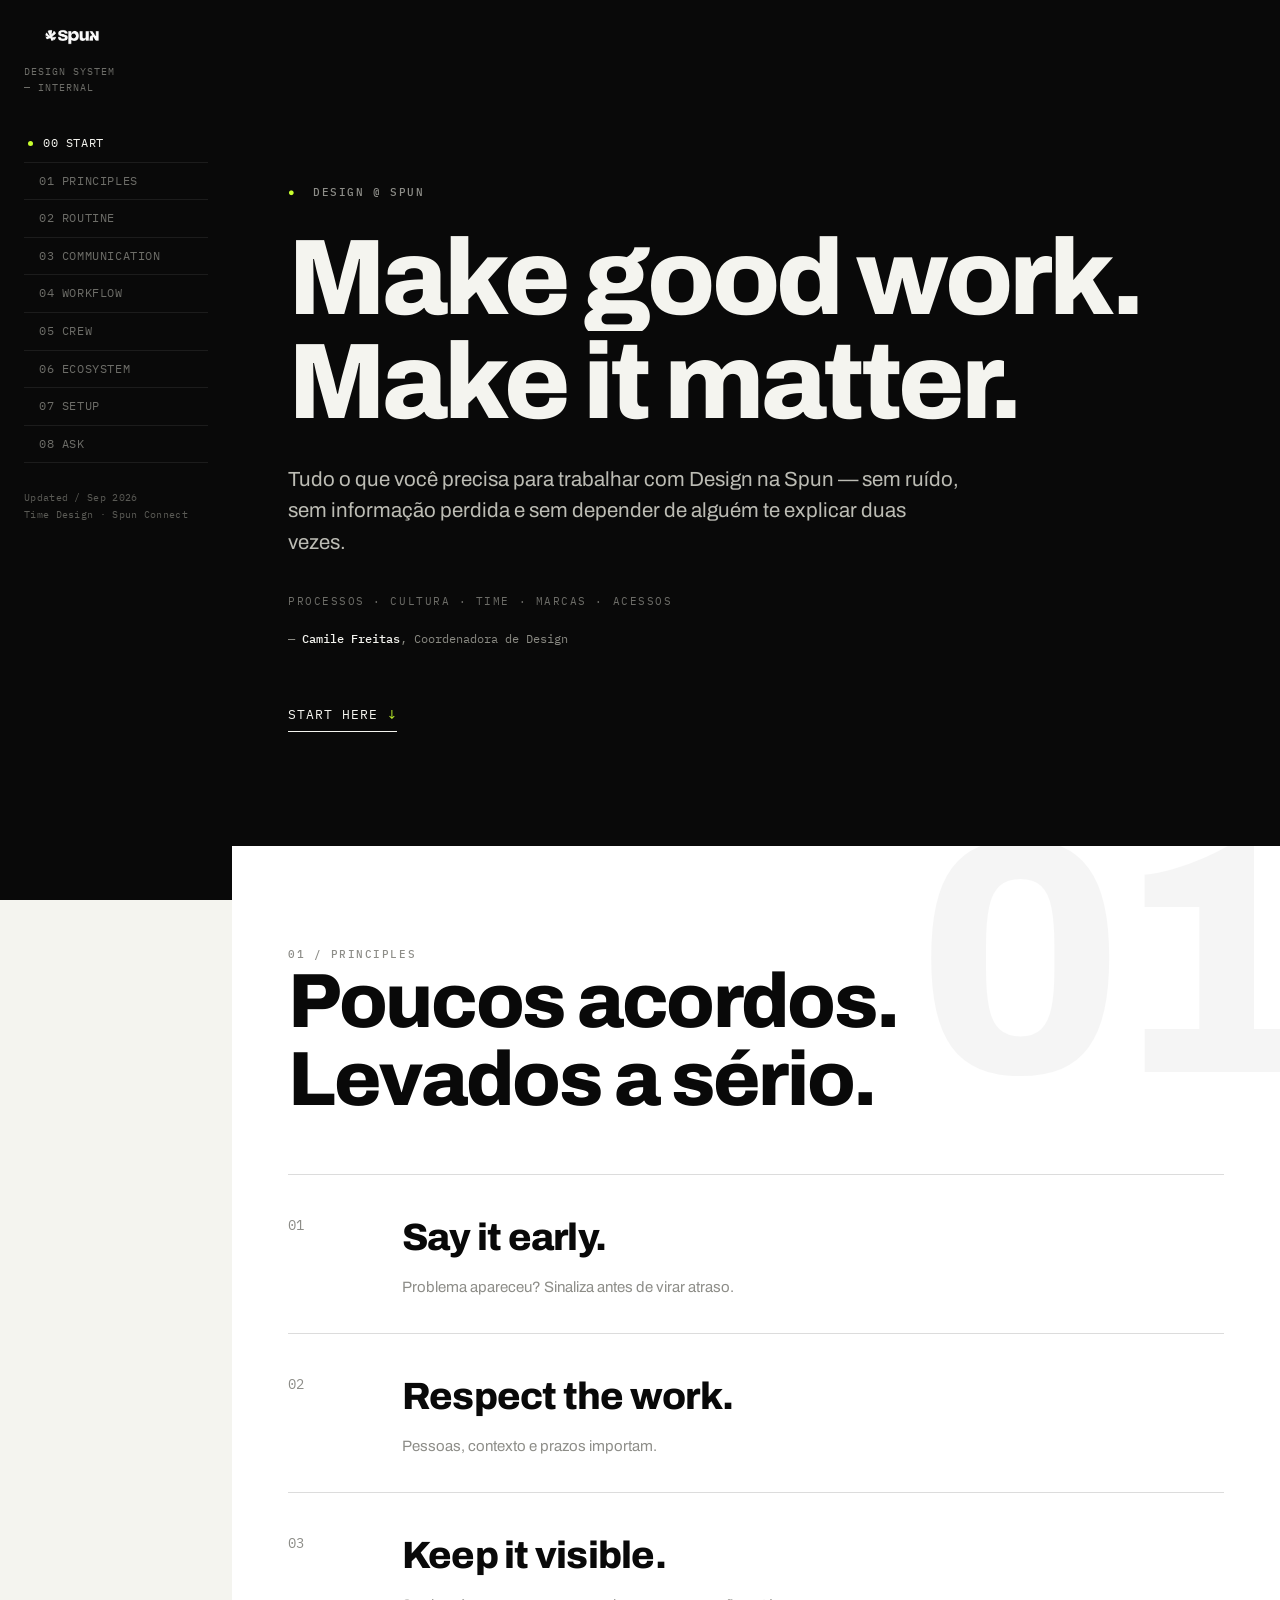
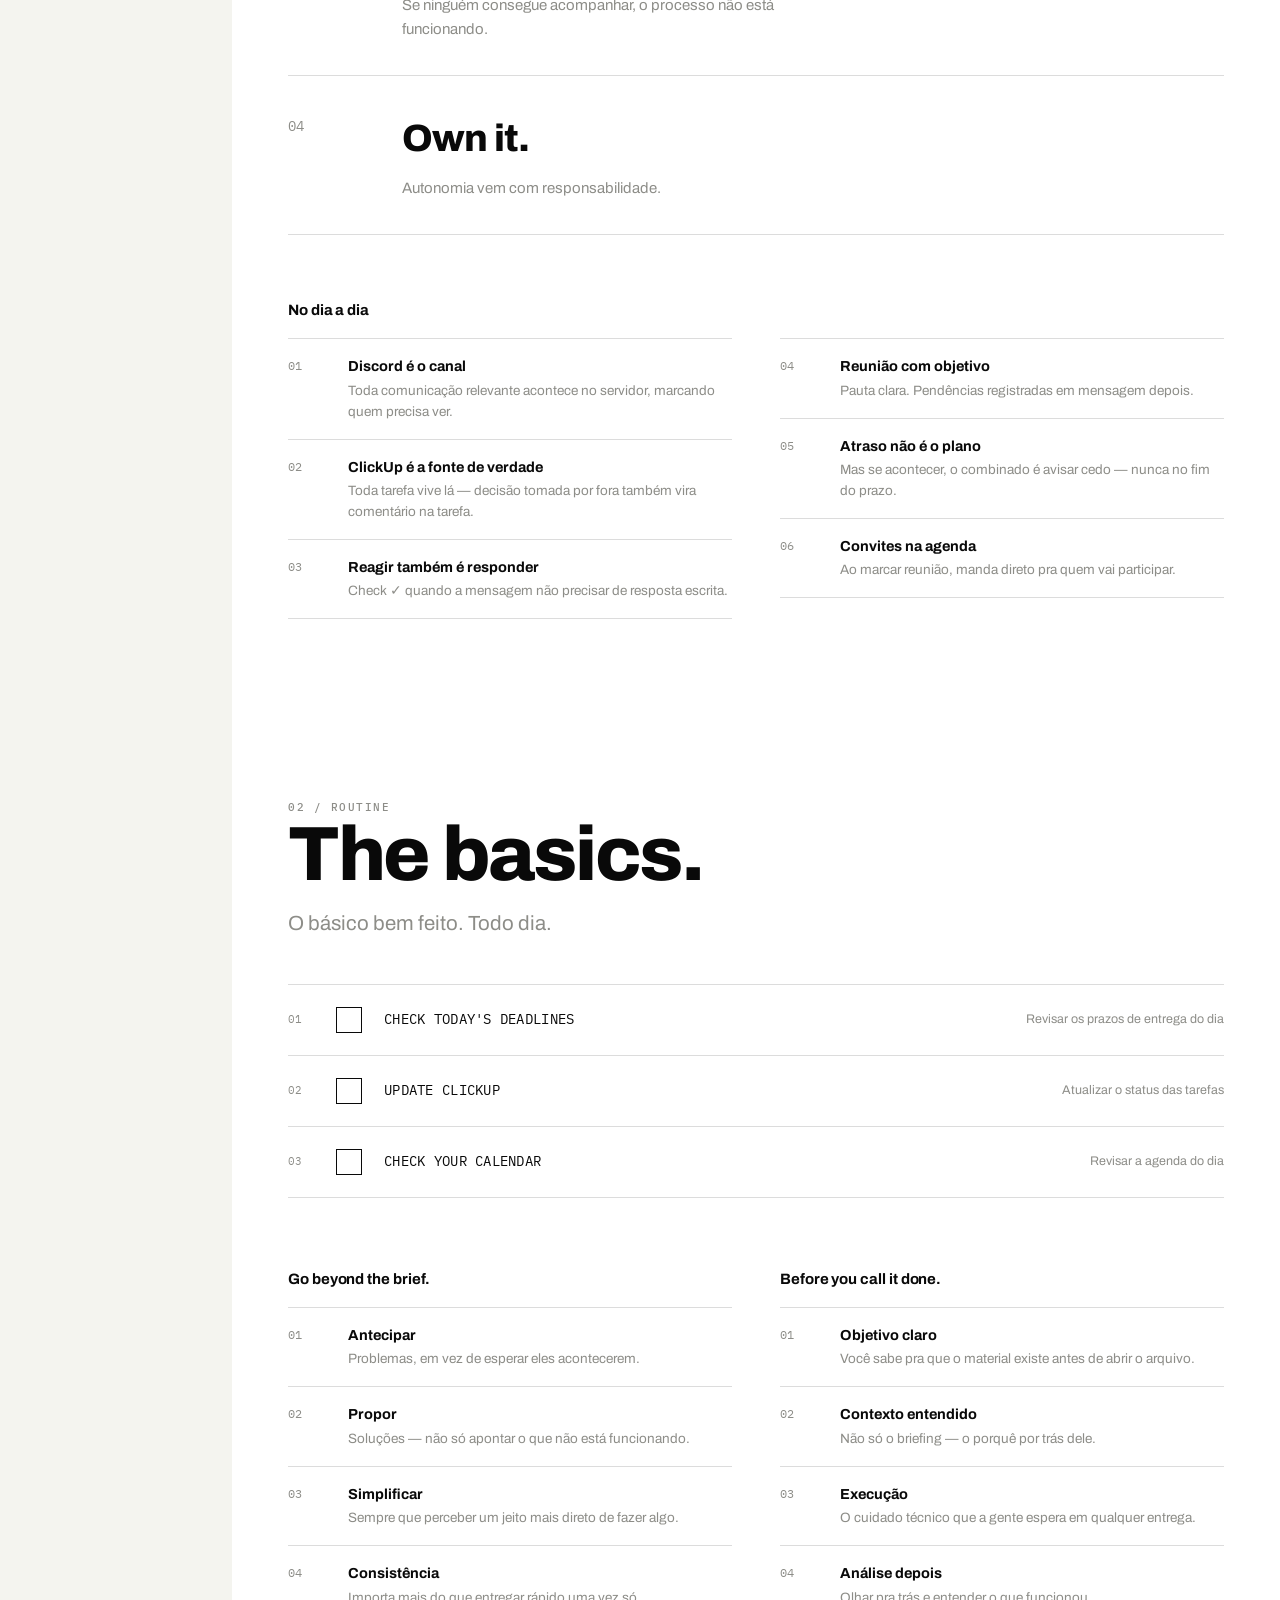
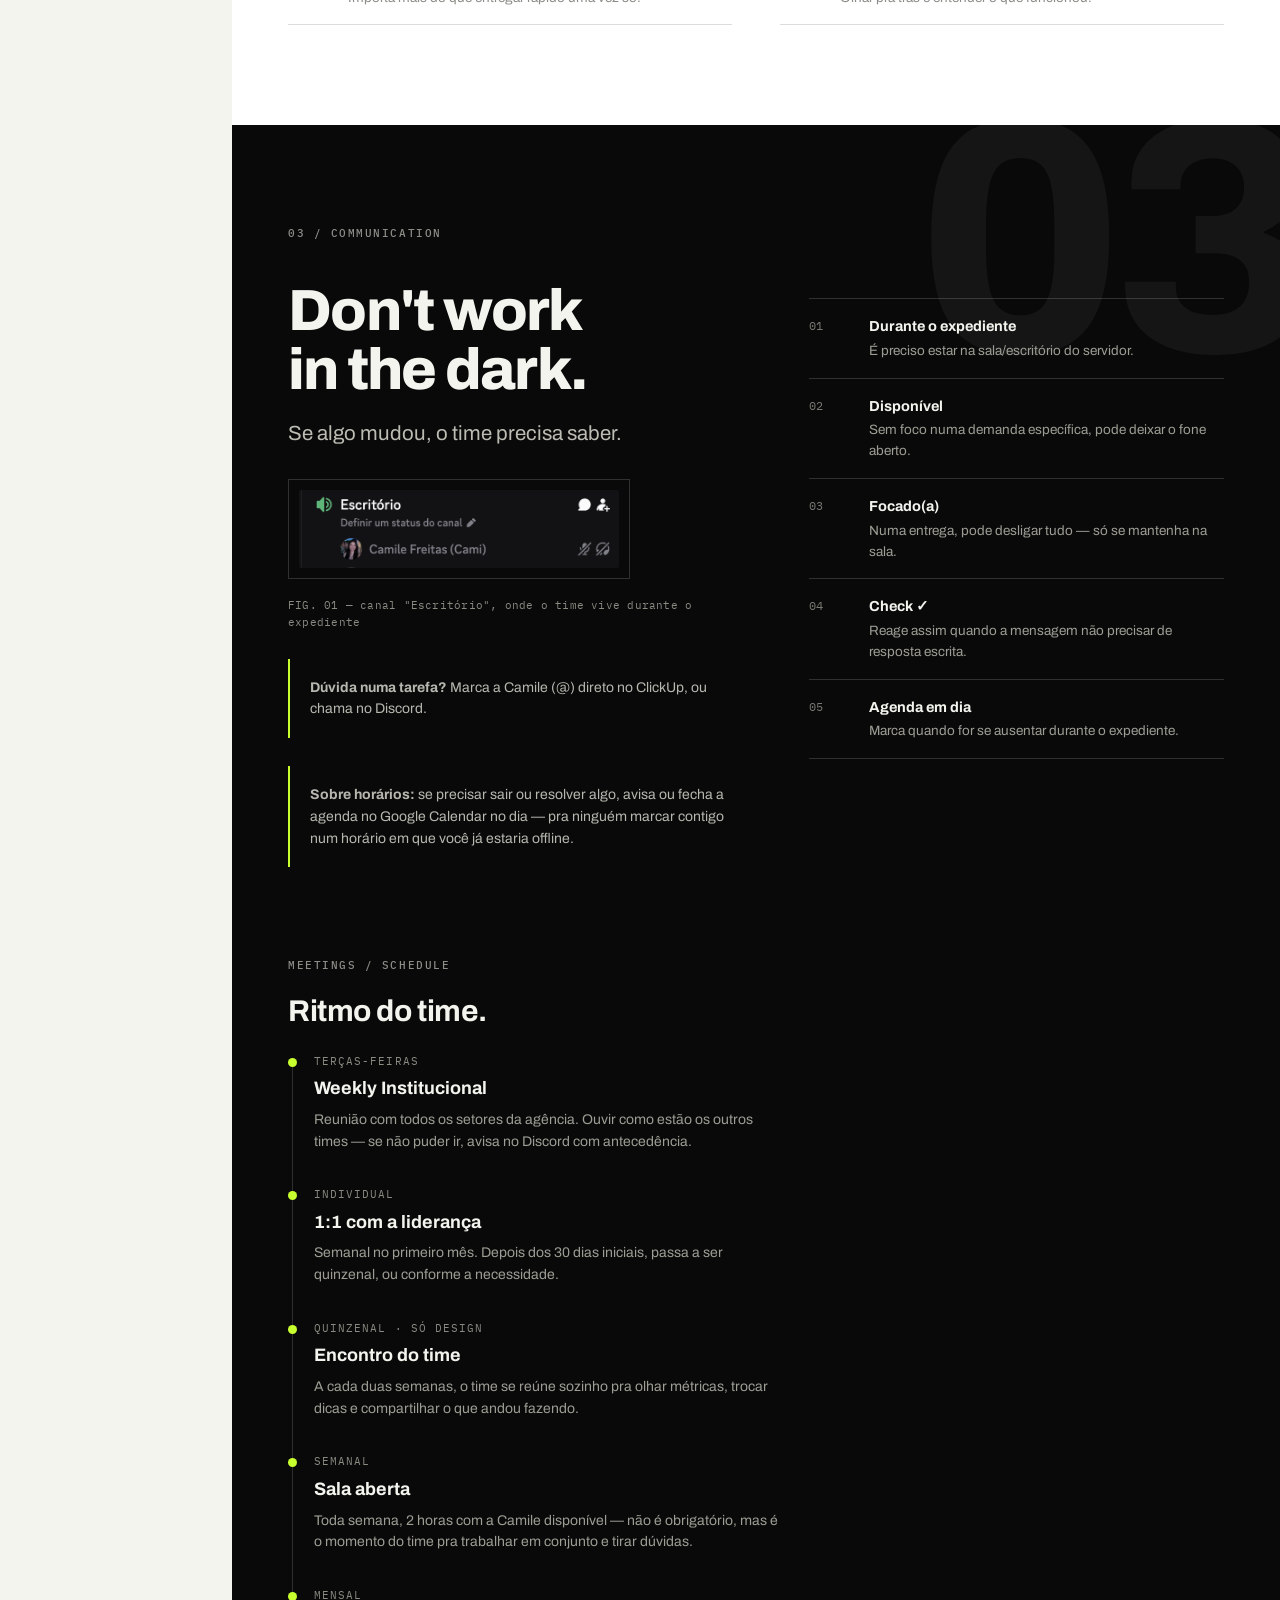
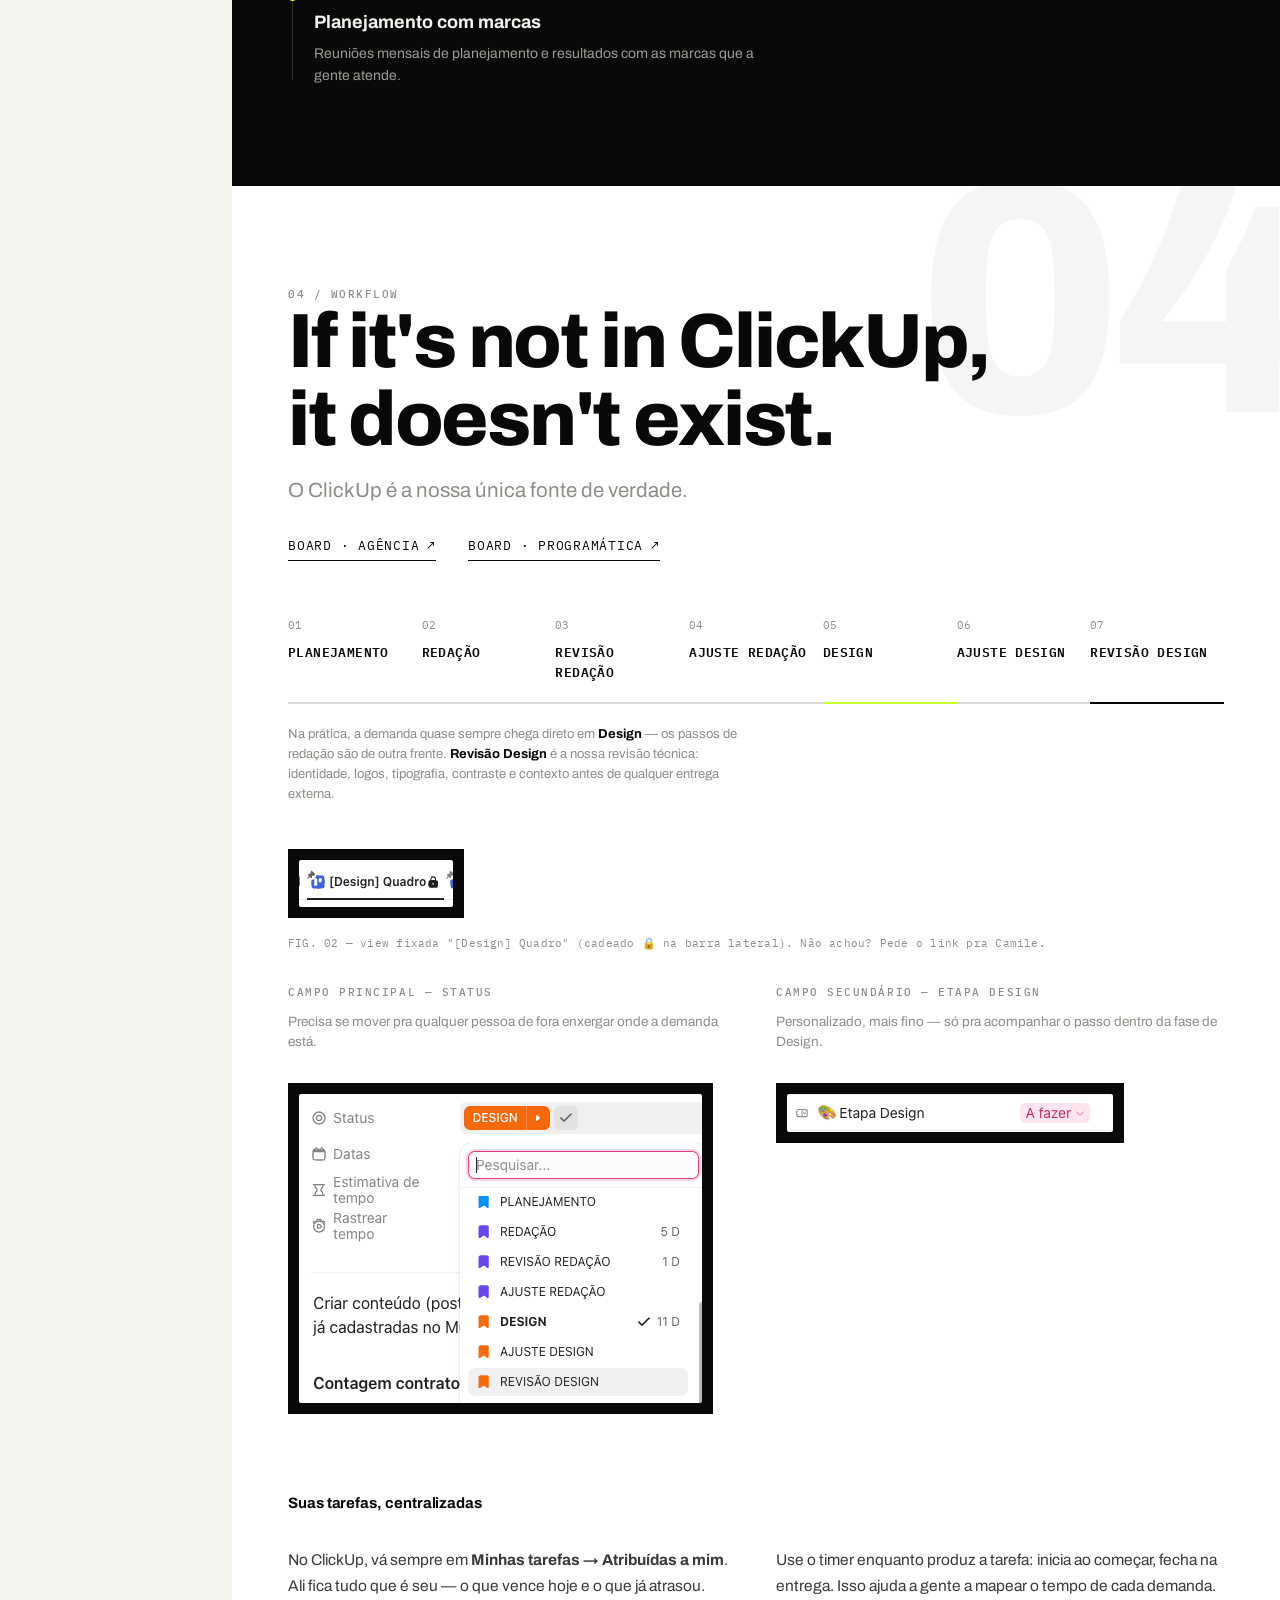
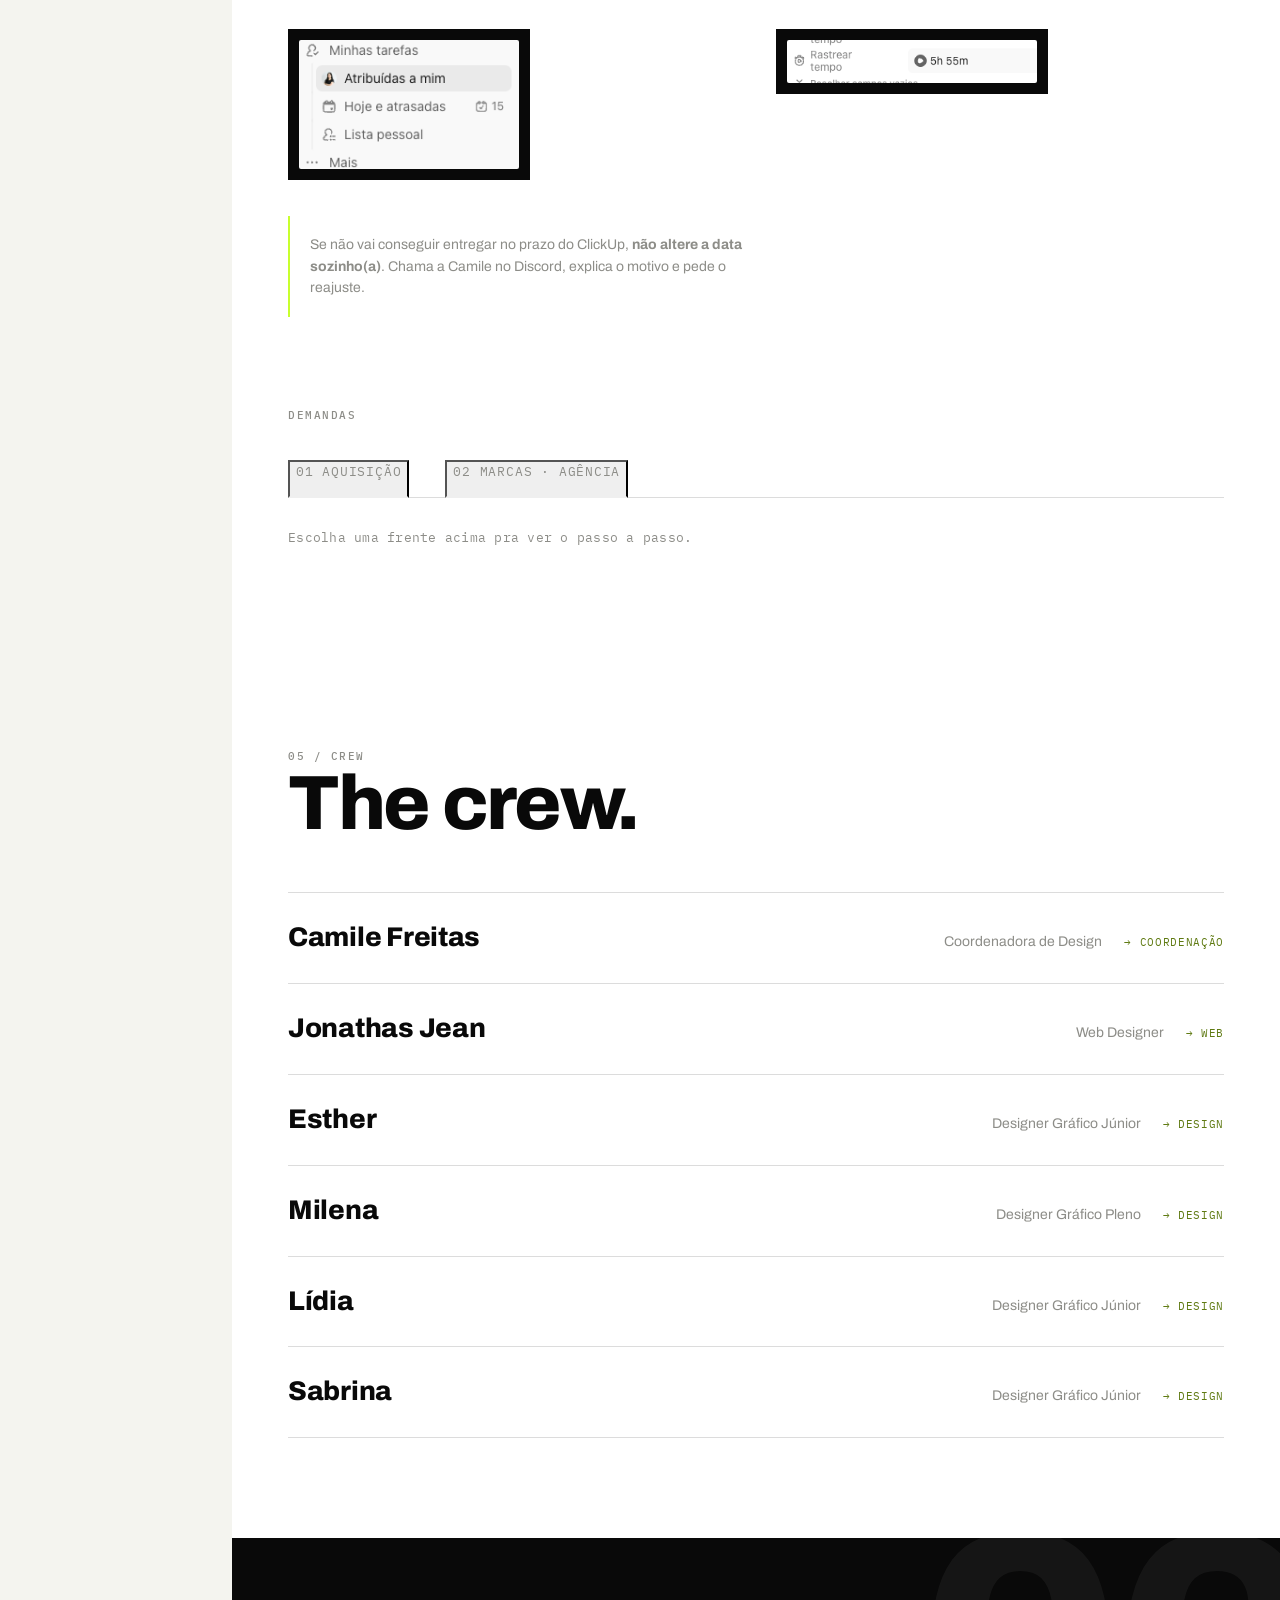
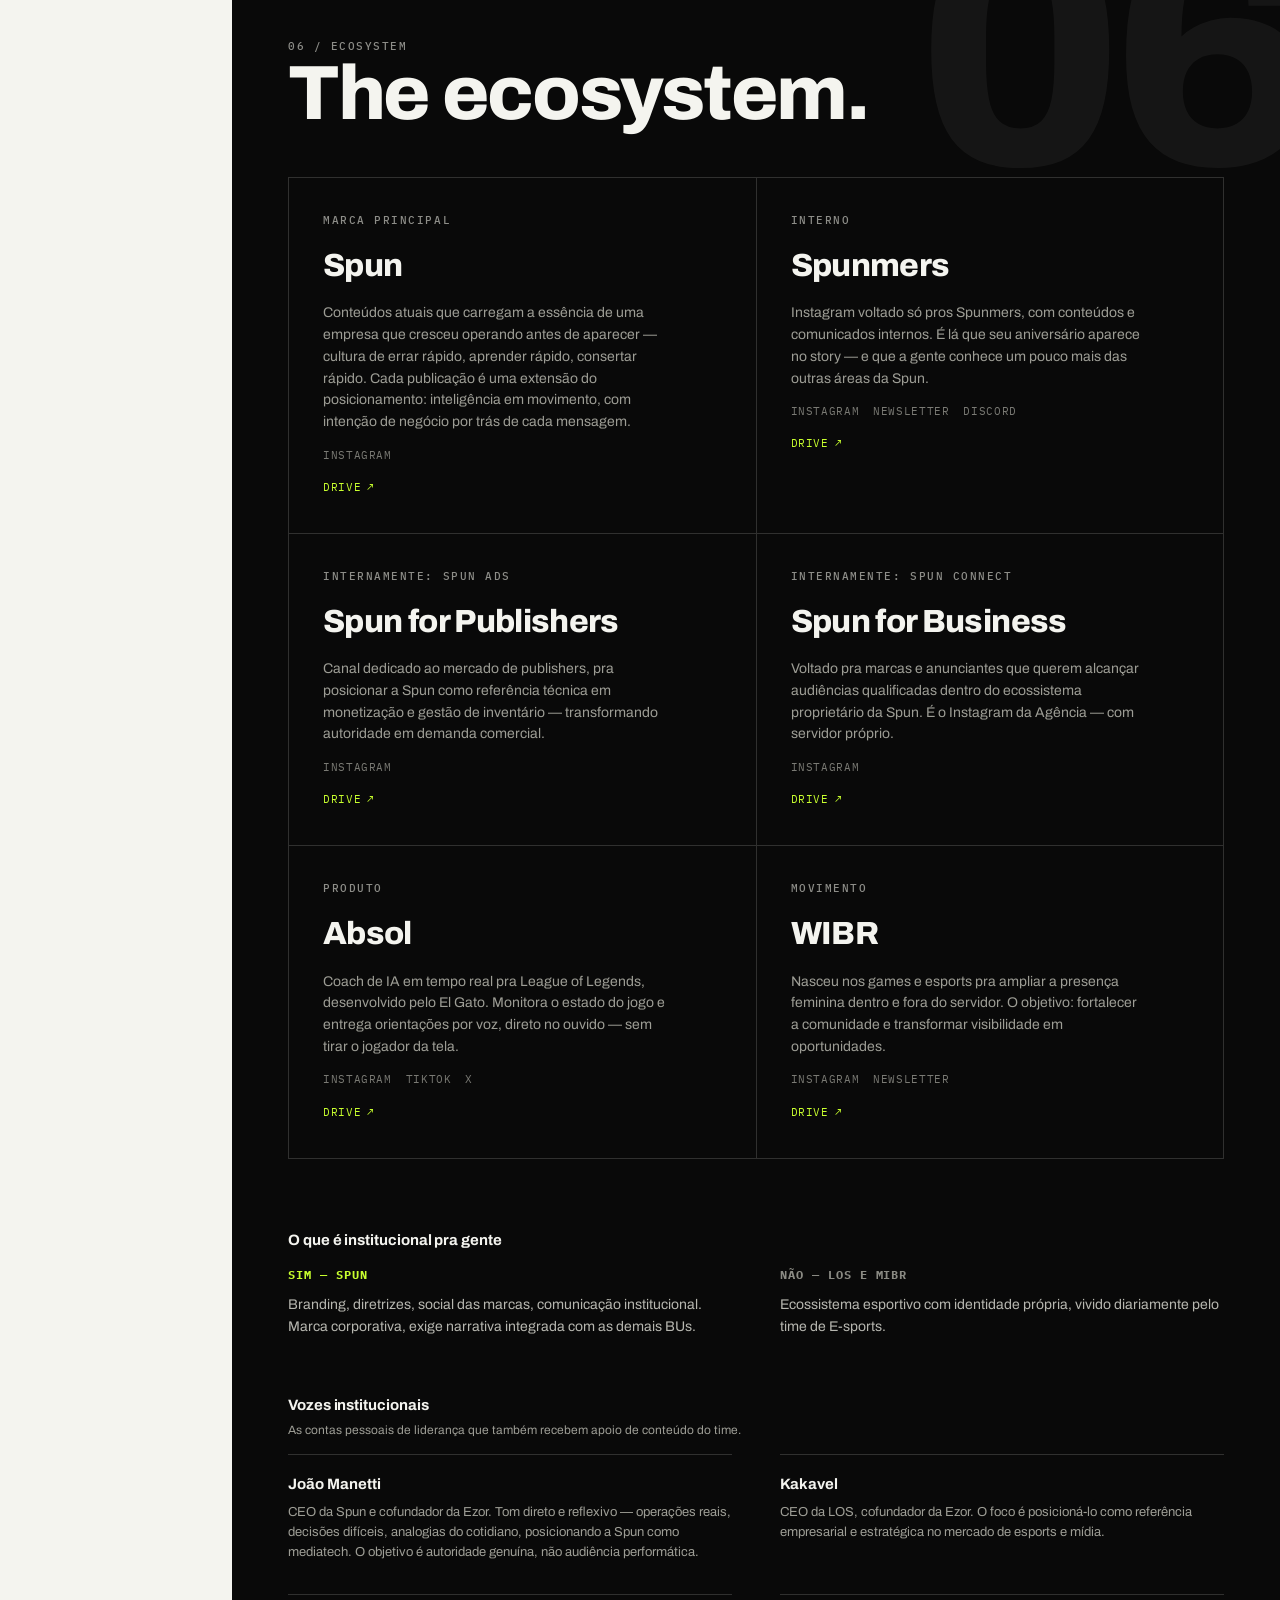
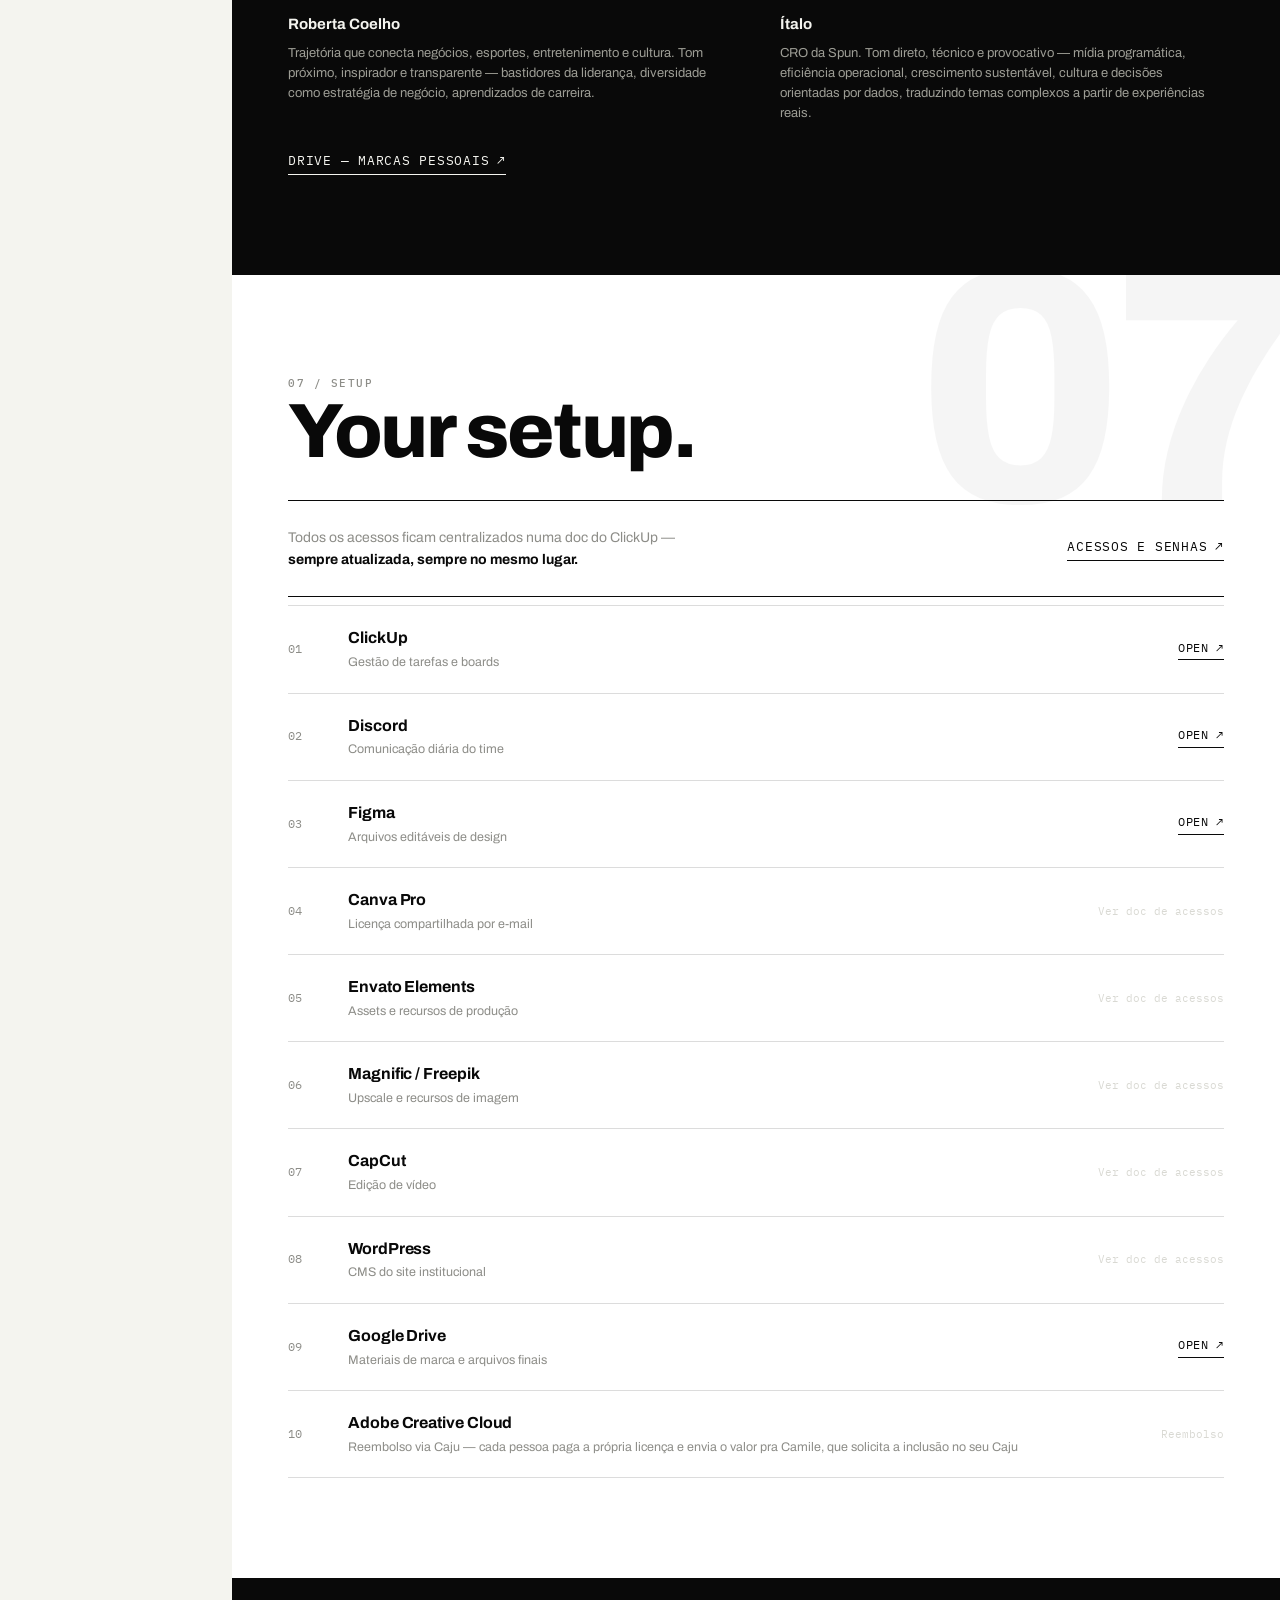
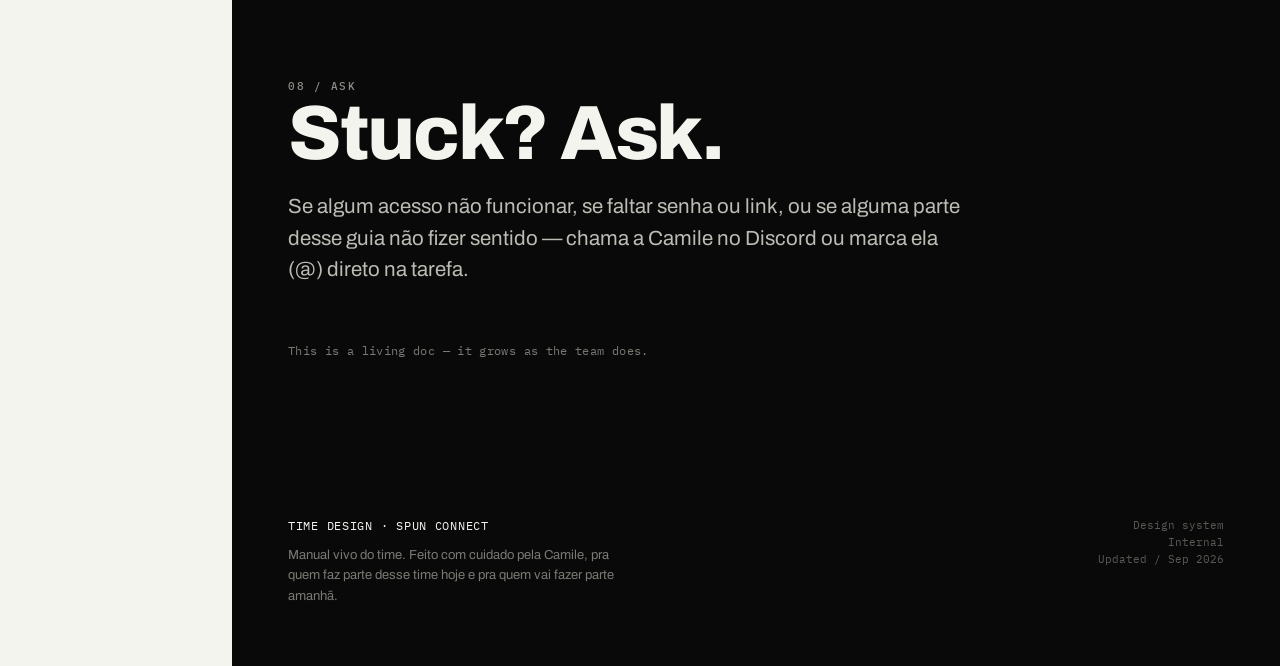
==== index.html @ 5acb6b15 "Add files via upload" ====
<!DOCTYPE html>
<html lang="pt-BR">
<head>
<meta charset="UTF-8">
<meta name="viewport" content="width=device-width, initial-scale=1.0">
<title>Design @ Spun</title>
<style>
  @import url('https://fonts.googleapis.com/css2?family=Archivo:ital,wght@0,400;0,500;0,600;0,700;0,800;0,900;1,600&family=IBM+Plex+Mono:wght@400;500;600&display=swap');

  :root{
    --black:#090909;
    --offwhite:#F4F4EF;
    --white:#FFFFFF;
    --gray:#8D8D88;
    --light-gray:#D9D9D3;
    --acid:#C8FF2E;
    --line:rgba(9,9,9,0.14);
    --line-on-black:rgba(244,244,239,0.16);
    --f-display:'Archivo',Helvetica,Arial,sans-serif;
    --f-mono:'IBM Plex Mono','Space Mono',monospace;
    --maxw:1180px;
  }
  *{box-sizing:border-box;}
  html{scroll-behavior:smooth;}
  body{
    margin:0;background:var(--offwhite);color:var(--black);
    font-family:var(--f-display);font-size:16px;line-height:1.55;
    -webkit-font-smoothing:antialiased;
  }
  h1,h2,h3,h4{font-family:var(--f-display);margin:0;color:inherit;}
  a{color:inherit;text-decoration:none;}
  p{margin:0;}
  ul,ol{margin:0;padding:0;list-style:none;}
  img{max-width:100%;display:block;}
  ::selection{background:var(--acid);color:var(--black);}

  @media (prefers-reduced-motion: reduce){
    *{animation:none !important;transition:none !important;}
  }

  /* ---------- primitives ---------- */
  .mono{font-family:var(--f-mono);}
  .label{
    font-family:var(--f-mono);font-size:11px;font-weight:500;letter-spacing:0.14em;
    text-transform:uppercase;color:var(--gray);
  }
  .label.on-black{color:var(--gray);}
  .label .acid{color:var(--acid);}
  .h-hero{
    font-weight:800;font-size:clamp(52px,8.4vw,124px);line-height:0.96;letter-spacing:-0.035em;
  }
  .h2{font-weight:800;font-size:clamp(38px,6vw,78px);line-height:1.01;letter-spacing:-0.03em;}
  .h3{font-weight:700;font-size:clamp(22px,2.6vw,30px);letter-spacing:-0.015em;}
  .lede{font-size:clamp(17px,1.6vw,21px);color:var(--gray);line-height:1.55;max-width:56ch;}
  .body-txt{font-size:15.5px;color:#3a3a37;line-height:1.65;}
  .on-black .body-txt{color:#c9c9c2;}
  .on-black .gray-txt{color:#9d9d95;}
  .gray-txt{color:var(--gray);}

  .arrow{display:inline-block;transition:transform .25s cubic-bezier(.2,.8,.2,1);}
  a:hover .arrow, .hoverlink:hover .arrow{transform:translateX(5px);}

  .rule{border:none;border-top:1px solid var(--line);margin:0;}
  .on-black .rule, .rule.on-black{border-top-color:var(--line-on-black);}

  #progress{
    position:fixed;top:0;left:0;height:2px;background:var(--acid);
    width:0%;z-index:200;transition:width .1s linear;
  }

  /* ---------- app shell ---------- */
  .app{display:flex;min-height:100vh;}

  .sidebar{
    width:232px;flex-shrink:0;position:sticky;top:0;height:100vh;overflow-y:auto;
    background:var(--black);color:var(--offwhite);
    padding:26px 24px 30px;
  }
  .sidebar::-webkit-scrollbar{width:5px;}
  .sidebar::-webkit-scrollbar-thumb{background:#2a2a2a;}

  .side-logo{display:block;width:96px;margin-bottom:16px;}
  .side-logo img{width:100%;height:auto;}
  .side-tag{font-family:var(--f-mono);font-size:10px;letter-spacing:0.1em;text-transform:uppercase;color:#6d6d68;margin-bottom:30px;}

  .side-nav a{
    display:flex;align-items:center;gap:10px;
    font-family:var(--f-mono);font-size:12px;letter-spacing:0.05em;text-transform:uppercase;
    color:#6d6d68;padding:9px 0;border-bottom:1px solid #1c1c1c;
    transition:color .18s ease,padding-left .18s ease;cursor:pointer;
  }
  .side-nav a .dot{
    width:5px;height:5px;border-radius:50%;background:transparent;flex-shrink:0;transition:background .18s ease;
  }
  .side-nav a:hover{color:var(--offwhite);}
  .side-nav a.active{color:var(--offwhite);padding-left:4px;}
  .side-nav a.active .dot{background:var(--acid);}

  .side-foot{margin-top:26px;font-family:var(--f-mono);font-size:10px;color:#5a5a55;line-height:1.7;letter-spacing:0.03em;}

  .menu-toggle{
    display:none;position:fixed;top:16px;left:16px;z-index:220;
    width:40px;height:40px;border:1px solid var(--black);background:var(--offwhite);
    color:var(--black);font-family:var(--f-mono);font-size:14px;
    align-items:center;justify-content:center;cursor:pointer;
  }
  .overlay{display:none;position:fixed;inset:0;background:rgba(9,9,9,0.7);z-index:150;}

  main{flex:1;min-width:0;}
  section{width:100%;padding:100px 56px;position:relative;overflow:hidden;}
  section.on-black{background:var(--black);color:var(--offwhite);}
  section.on-white{background:var(--white);}
  .inner{max-width:var(--maxw);margin:0 auto;position:relative;z-index:2;}

  .bg-num{
    position:absolute;top:-4vw;right:-2vw;font-weight:800;font-size:26vw;line-height:1;
    color:var(--black);opacity:0.035;z-index:1;pointer-events:none;letter-spacing:-0.04em;
  }
  section.on-black .bg-num{color:var(--offwhite);opacity:0.05;}

  .reveal{opacity:0;transform:translateY(22px);transition:opacity .7s cubic-bezier(.2,.7,.2,1),transform .7s cubic-bezier(.2,.7,.2,1);}
  .reveal.in-view{opacity:1;transform:translateY(0);}

  /* ---------- hero ---------- */
  .hero{
    min-height:94vh;display:flex;flex-direction:column;justify-content:center;
    background:var(--black);color:var(--offwhite);padding:140px 56px 70px;
  }
  .hero-inner{max-width:960px;}
  .hero .label{margin-bottom:26px;}
  .hero-lines{overflow:hidden;}
  .hero-lines span{display:block;transform:translateY(105%);transition:transform .9s cubic-bezier(.16,.9,.2,1);}
  .hero-lines.on span{transform:translateY(0);}
  .hero-lines:nth-of-type(1) span{transition-delay:.05s;}
  .hero .lede{margin-top:30px;color:#bcbcb4;}
  .hero-meta{
    margin-top:34px;font-family:var(--f-mono);font-size:11px;letter-spacing:0.14em;
    text-transform:uppercase;color:#6d6d68;
  }
  .hero-sign{margin-top:20px;font-family:var(--f-mono);font-size:12px;color:#8a8a83;}
  .hero-sign b{color:var(--offwhite);font-weight:500;}
  .hero-cta{
    margin-top:56px;display:inline-flex;align-items:center;gap:10px;
    font-family:var(--f-mono);font-size:13px;letter-spacing:0.08em;text-transform:uppercase;
    color:var(--offwhite);border-bottom:1px solid var(--offwhite);padding-bottom:6px;
  }
  .hero-cta .acid{color:var(--acid);}

  /* ---------- principles ---------- */
  .principle{
    display:grid;grid-template-columns:90px 1fr;gap:24px;align-items:start;
    padding:34px 0;border-bottom:1px solid var(--line);transition:background .2s ease;
  }
  .principle:first-of-type{border-top:1px solid var(--line);}
  .principle:hover{background:rgba(9,9,9,0.025);}
  .principle .pnum{font-family:var(--f-mono);font-size:14px;color:var(--gray);padding-top:6px;}
  .principle h3{
    font-weight:800;font-size:clamp(22px,3.2vw,38px);letter-spacing:-0.02em;
    transition:transform .3s cubic-bezier(.2,.8,.2,1);display:inline-block;
  }
  .principle:hover h3{transform:translateX(10px);}
  .principle p{margin-top:8px;font-size:15px;color:var(--gray);max-width:44ch;}

  .detail-list{margin-top:16px;}
  .detail-row{
    display:grid;grid-template-columns:44px 1fr;gap:16px;padding:16px 0;border-bottom:1px solid var(--line);
  }
  .detail-row:first-child{border-top:1px solid var(--line);}
  .detail-row .dnum{font-family:var(--f-mono);font-size:12px;color:var(--gray);padding-top:2px;}
  .detail-row strong{display:block;font-size:14.5px;font-weight:700;}
  .detail-row span{display:block;margin-top:3px;font-size:13.5px;color:var(--gray);}

  /* ---------- routine checklist ---------- */
  .check-row{
    display:flex;align-items:center;gap:22px;padding:22px 0;border-bottom:1px solid var(--line);cursor:pointer;
  }
  .check-row:first-child{border-top:1px solid var(--line);}
  .check-box{
    width:26px;height:26px;border:1.5px solid var(--black);flex-shrink:0;position:relative;transition:background .15s ease;
  }
  .check-row.checked .check-box{background:var(--black);}
  .check-row.checked .check-box::after{
    content:"";position:absolute;left:7px;top:3px;width:6px;height:13px;
    border-right:2px solid var(--acid);border-bottom:2px solid var(--acid);transform:rotate(40deg);
  }
  .check-num{font-family:var(--f-mono);font-size:11px;color:var(--gray);width:26px;flex-shrink:0;}
  .check-label{font-family:var(--f-mono);font-size:14px;letter-spacing:0.02em;text-transform:uppercase;flex:1;}
  .check-row.checked .check-label{color:var(--gray);text-decoration:line-through;}
  .check-sub{font-size:12.5px;color:var(--gray);margin-left:auto;text-align:right;display:none;}
  @media(min-width:700px){.check-sub{display:block;}}

  .list-2col{display:grid;grid-template-columns:1fr 1fr;gap:0 48px;}
  @media(max-width:760px){.list-2col{grid-template-columns:1fr;}}

  /* ---------- communication split ---------- */
  .split{display:grid;grid-template-columns:1.1fr 1fr;gap:64px;align-items:start;}
  @media(max-width:900px){.split{grid-template-columns:1fr;gap:40px;}}
  .split-rules .detail-row strong,.split-rules .detail-row span{color:inherit;}
  .on-black .detail-row{border-bottom-color:var(--line-on-black);}
  .on-black .detail-row:first-child{border-top-color:var(--line-on-black);}
  .on-black .detail-row .dnum{color:#7a7a74;}
  .on-black .detail-row span{color:#9d9d95;}

  .figure{margin-top:30px;}
  .figure-frame{
    border:1px solid var(--black);background:var(--black);padding:10px;display:inline-block;max-width:100%;
  }
  .on-black .figure-frame{border-color:var(--line-on-black);}
  .figure-frame img{border-radius:2px;}
  .figure-cap{margin-top:10px;font-family:var(--f-mono);font-size:11px;color:var(--gray);letter-spacing:0.02em;}
  .on-black .figure-cap{color:#8a8a83;}

  .callout{
    margin-top:28px;padding:18px 0 18px 20px;border-left:2px solid var(--acid);font-size:14px;color:var(--gray);max-width:60ch;
  }
  .callout b{color:inherit;font-weight:700;}
  .on-black .callout{color:#b7b7b0;}

  /* ---------- timeline (meetings) ---------- */
  .timeline{margin-top:18px;position:relative;padding-left:26px;}
  .timeline::before{content:"";position:absolute;left:4px;top:6px;bottom:6px;width:1px;background:var(--line-on-black);}
  .tl-item{position:relative;padding:0 0 34px;}
  .tl-item:last-child{padding-bottom:0;}
  .tl-item::before{
    content:"";position:absolute;left:-26px;top:5px;width:9px;height:9px;border-radius:50%;background:var(--acid);
  }
  .tl-cadence{font-family:var(--f-mono);font-size:10.5px;letter-spacing:0.1em;text-transform:uppercase;color:#8a8a83;}
  .tl-item h4{font-weight:700;font-size:18px;margin-top:6px;}
  .tl-item p{margin-top:6px;font-size:14px;color:#9d9d95;max-width:58ch;}

  /* ---------- workflow pipeline ---------- */
  .pipeline-flow{margin-top:36px;display:flex;flex-wrap:wrap;gap:0;}
  .pf-step{
    flex:1 1 130px;padding:20px 16px 20px 0;border-bottom:2px solid var(--line);position:relative;
  }
  .pf-step .pf-num{font-family:var(--f-mono);font-size:11px;color:var(--gray);}
  .pf-step .pf-name{
    font-family:var(--f-mono);font-weight:600;font-size:13px;letter-spacing:0.03em;text-transform:uppercase;margin-top:8px;
  }
  .pf-step.key{border-bottom-color:var(--acid);}
  .pf-step.key .pf-name{color:var(--black);}
  .pf-step.review{border-bottom-color:var(--black);}
  .pf-note{margin-top:20px;font-size:13px;color:var(--gray);max-width:66ch;}
  .pf-note b{color:var(--black);}

  .two-col-figs{display:grid;grid-template-columns:1fr 1fr;gap:40px;margin-top:32px;}
  @media(max-width:760px){.two-col-figs{grid-template-columns:1fr;}}
  .fig-block .label{margin-bottom:10px;}

  .cta-row{margin-top:30px;display:flex;gap:32px;flex-wrap:wrap;}
  .cta-link{
    font-family:var(--f-mono);font-size:12.5px;letter-spacing:0.06em;text-transform:uppercase;
    border-bottom:1px solid var(--black);padding-bottom:4px;display:inline-flex;align-items:center;gap:8px;
  }
  .on-black .cta-link{border-bottom-color:var(--offwhite);}

  /* ---------- demand tabs ---------- */
  .demand-tabs{display:flex;gap:36px;margin-top:36px;border-bottom:1px solid var(--line);}
  .dtab-btn{
    font-family:var(--f-mono);font-size:13px;letter-spacing:0.06em;text-transform:uppercase;
    color:var(--gray);padding-bottom:16px;border-bottom:2px solid transparent;margin-bottom:-1px;
    cursor:pointer;transition:color .18s ease,border-color .18s ease;
  }
  .dtab-btn:hover{color:var(--black);}
  .dtab-btn.active{color:var(--black);border-bottom-color:var(--black);}
  .demand-empty{margin-top:30px;font-family:var(--f-mono);font-size:12.5px;color:var(--gray);letter-spacing:0.02em;}
  .demand-empty.hidden{display:none;}
  .demand-panel{display:none;margin-top:34px;}
  .demand-panel.active{display:block;}

  .steplist{margin-top:8px;}
  .step-row{display:grid;grid-template-columns:40px 1fr;gap:16px;padding:18px 0;border-bottom:1px solid var(--line);}
  .step-row:first-child{border-top:1px solid var(--line);}
  .step-row .snum{font-family:var(--f-mono);font-size:12px;color:var(--gray);padding-top:2px;}
  .step-row p{font-size:14.5px;color:#3a3a37;}
  .step-row strong{color:var(--black);}

  h4.sub{font-weight:700;font-size:15px;margin:34px 0 4px;letter-spacing:-0.005em;}
  h4.sub:first-child{margin-top:0;}
  p.sub-lede{font-size:13.5px;color:var(--gray);margin-bottom:2px;}

  /* ---------- crew directory ---------- */
  .crew-row{
    display:grid;grid-template-columns:1fr auto auto;gap:22px;align-items:baseline;
    padding:24px 0;border-bottom:1px solid var(--line);transition:padding-left .2s ease;
  }
  .crew-row:first-child{border-top:1px solid var(--line);}
  .crew-row:hover{padding-left:8px;}
  .crew-row.lead .crew-name{color:var(--black);}
  .crew-name{font-weight:800;font-size:clamp(19px,2.4vw,27px);letter-spacing:-0.01em;}
  .crew-role{font-size:14px;color:var(--gray);white-space:nowrap;}
  .crew-tag{font-family:var(--f-mono);font-size:11px;letter-spacing:0.06em;text-transform:uppercase;color:var(--acid-dark,#5f7a12);white-space:nowrap;}
  @media(max-width:640px){.crew-row{grid-template-columns:1fr;gap:4px;}.crew-tag{order:3;}}
  .crew-foot{margin-top:18px;font-family:var(--f-mono);font-size:11px;color:var(--gray);}

  /* ---------- ecosystem grid ---------- */
  .brand-grid{display:grid;grid-template-columns:1fr 1fr;border-top:1px solid var(--line-on-black);border-left:1px solid var(--line-on-black);}
  @media(max-width:760px){.brand-grid{grid-template-columns:1fr;}}
  .brand-cell{
    border-right:1px solid var(--line-on-black);border-bottom:1px solid var(--line-on-black);
    padding:34px;transition:background .2s ease,color .2s ease;cursor:default;
  }
  .brand-cell:hover{background:var(--offwhite);color:var(--black);}
  .brand-cell .label{margin-bottom:12px;}
  .brand-cell:hover .label{color:#6a6a63;}
  .brand-cell h3{font-weight:800;font-size:clamp(22px,2.6vw,32px);letter-spacing:-0.02em;}
  .brand-cell p{margin-top:12px;font-size:14px;color:#9d9d95;max-width:44ch;}
  .brand-cell:hover p{color:#4a4a45;}
  .brand-tags{margin-top:14px;display:flex;gap:14px;flex-wrap:wrap;}
  .brand-tags span{font-family:var(--f-mono);font-size:10.5px;letter-spacing:0.06em;text-transform:uppercase;color:#7a7a74;}
  .brand-cell:hover .brand-tags span{color:#8a8a83;}
  .brand-link{margin-top:16px;display:inline-flex;align-items:center;gap:6px;font-family:var(--f-mono);font-size:10.5px;letter-spacing:0.06em;text-transform:uppercase;color:var(--acid);text-decoration:none;}
  .brand-cell:hover .brand-link{color:var(--black);}

  .scope-cols{display:grid;grid-template-columns:1fr 1fr;gap:48px;margin-top:14px;}
  @media(max-width:700px){.scope-cols{grid-template-columns:1fr;}}
  .scope-cols h4{font-family:var(--f-mono);font-size:12px;letter-spacing:0.08em;text-transform:uppercase;margin-bottom:10px;}
  .scope-cols .yes h4{color:var(--acid);}
  .scope-cols .no h4{color:#8a8a83;}
  .scope-cols p{font-size:14px;color:#b7b7b0;}

  .voices-cols{display:grid;grid-template-columns:1fr 1fr;gap:32px 48px;margin-top:14px;}
  @media(max-width:700px){.voices-cols{grid-template-columns:1fr;}}
  .voice-item{padding-top:18px;border-top:1px solid var(--line-on-black);}
  .voice-item h4{font-weight:700;font-size:15px;}
  .voice-item p{margin-top:6px;font-size:13px;color:#9d9d95;}

  /* ---------- setup index ---------- */
  .index-row{
    display:grid;grid-template-columns:44px 1fr auto;gap:16px;align-items:center;
    padding:20px 0;border-bottom:1px solid var(--line);
  }
  .index-row:first-child{border-top:1px solid var(--line);}
  .index-row .inum{font-family:var(--f-mono);font-size:12px;color:var(--gray);}
  .index-row .iname{font-weight:700;font-size:16px;letter-spacing:-0.005em;}
  .index-row .idesc{font-size:12.5px;color:var(--gray);margin-top:2px;}
  .index-row .iopen{
    font-family:var(--f-mono);font-size:11.5px;letter-spacing:0.06em;text-transform:uppercase;
    border-bottom:1px solid var(--black);padding-bottom:3px;white-space:nowrap;
  }
  .index-row .imuted{font-family:var(--f-mono);font-size:11px;color:var(--light-gray);white-space:nowrap;}

  .setup-cta{
    margin-top:30px;padding:26px 0;border-top:1px solid var(--black);border-bottom:1px solid var(--black);
    display:flex;flex-wrap:wrap;align-items:center;justify-content:space-between;gap:16px;
  }
  .setup-cta .txt{max-width:50ch;font-size:14px;color:var(--gray);}
  .setup-cta .txt b{color:var(--black);}

  /* ---------- ask / closing ---------- */
  .closing-line{margin-top:56px;font-family:var(--f-mono);font-size:12px;color:#7a7a74;letter-spacing:0.03em;}

  footer{background:var(--black);color:#8a8a83;padding:56px 56px 60px;}
  footer .finner{max-width:var(--maxw);margin:0 auto;display:flex;justify-content:space-between;flex-wrap:wrap;gap:20px;}
  footer .ftitle{font-family:var(--f-mono);font-size:12px;letter-spacing:0.06em;text-transform:uppercase;color:var(--offwhite);}
  footer .fnote{font-size:13px;color:#7a7a74;max-width:50ch;margin-top:10px;}
  footer .fmeta{font-family:var(--f-mono);font-size:11px;color:#5a5a55;text-align:right;}

  .back-to-top{
    position:fixed;bottom:24px;right:24px;z-index:120;
    width:42px;height:42px;border:1px solid var(--black);background:var(--offwhite);color:var(--black);
    font-family:var(--f-mono);font-size:15px;cursor:pointer;
    opacity:0;pointer-events:none;transition:opacity .2s ease,transform .2s ease;
  }
  .back-to-top.show{opacity:1;pointer-events:auto;}
  .back-to-top:hover{transform:translateY(-3px);background:var(--black);color:var(--acid);border-color:var(--black);}

  @media(max-width:900px){
    .sidebar{position:fixed;left:0;top:0;z-index:190;transform:translateX(-100%);transition:transform .25s ease;width:78vw;max-width:300px;}
    .sidebar.open{transform:translateX(0);}
    .menu-toggle{display:flex;}
    .overlay.show{display:block;}
    section{padding:76px 24px;}
    .hero{padding:96px 24px 56px;}
    footer{padding:44px 24px 48px;}
    footer .finner{flex-direction:column;}
    footer .fmeta{text-align:left;}
  }
</style>
</head>
<body>

<div id="progress"></div>
<button class="menu-toggle" id="menuToggle" aria-label="Abrir menu">☰</button>
<div class="overlay" id="overlay"></div>

<div class="app">
  <aside class="sidebar" id="sidebar">
    <a class="side-logo" href="#top"><img src="[data-uri]" alt="Spun"></a>
    <div class="side-tag">Design system<br>— internal</div>

    <nav class="side-nav">
      <a href="#top"><span class="dot"></span>00 Start</a>
      <a href="#principles"><span class="dot"></span>01 Principles</a>
      <a href="#routine"><span class="dot"></span>02 Routine</a>
      <a href="#communication"><span class="dot"></span>03 Communication</a>
      <a href="#workflow"><span class="dot"></span>04 Workflow</a>
      <a href="#crew"><span class="dot"></span>05 Crew</a>
      <a href="#ecosystem"><span class="dot"></span>06 Ecosystem</a>
      <a href="#setup"><span class="dot"></span>07 Setup</a>
      <a href="#ask"><span class="dot"></span>08 Ask</a>
    </nav>

    <div class="side-foot">Updated / Sep 2026<br>Time Design · Spun Connect</div>
  </aside>

  <main>
    <header class="hero" id="top">
      <div class="hero-inner">
        <div class="label"><span class="acid">●</span>&nbsp; Design @ Spun</div>
        <h1 class="h-hero">
          <div class="hero-lines"><span>Make good work.</span></div>
          <div class="hero-lines"><span>Make it matter.</span></div>
        </h1>
        <p class="lede">Tudo o que você precisa para trabalhar com Design na Spun — sem ruído, sem informação perdida e sem depender de alguém te explicar duas vezes.</p>
        <div class="hero-meta">Processos · Cultura · Time · Marcas · Acessos</div>
        <div class="hero-sign">— <b>Camile Freitas</b>, Coordenadora de Design</div>
        <a class="hero-cta" href="#principles">Start here <span class="arrow acid">↓</span></a>
      </div>
    </header>

    <section class="on-white" id="principles">
      <span class="bg-num">01</span>
      <div class="inner">
        <div class="label">01 / Principles</div>
        <h2 class="h2 reveal">Poucos acordos.<br>Levados a sério.</h2>

        <div style="margin-top:56px;">
          <div class="principle reveal">
            <div class="pnum mono">01</div>
            <div><h3>Say it early.</h3><p>Problema apareceu? Sinaliza antes de virar atraso.</p></div>
          </div>
          <div class="principle reveal">
            <div class="pnum mono">02</div>
            <div><h3>Respect the work.</h3><p>Pessoas, contexto e prazos importam.</p></div>
          </div>
          <div class="principle reveal">
            <div class="pnum mono">03</div>
            <div><h3>Keep it visible.</h3><p>Se ninguém consegue acompanhar, o processo não está funcionando.</p></div>
          </div>
          <div class="principle reveal">
            <div class="pnum mono">04</div>
            <div><h3>Own it.</h3><p>Autonomia vem com responsabilidade.</p></div>
          </div>
        </div>

        <h4 class="sub reveal" style="margin-top:64px;">No dia a dia</h4>
        <div class="detail-list list-2col reveal">
          <div>
            <div class="detail-row"><div class="dnum">01</div><div><strong>Discord é o canal</strong><span>Toda comunicação relevante acontece no servidor, marcando quem precisa ver.</span></div></div>
            <div class="detail-row"><div class="dnum">02</div><div><strong>ClickUp é a fonte de verdade</strong><span>Toda tarefa vive lá — decisão tomada por fora também vira comentário na tarefa.</span></div></div>
            <div class="detail-row"><div class="dnum">03</div><div><strong>Reagir também é responder</strong><span>Check ✓ quando a mensagem não precisar de resposta escrita.</span></div></div>
          </div>
          <div>
            <div class="detail-row"><div class="dnum">04</div><div><strong>Reunião com objetivo</strong><span>Pauta clara. Pendências registradas em mensagem depois.</span></div></div>
            <div class="detail-row"><div class="dnum">05</div><div><strong>Atraso não é o plano</strong><span>Mas se acontecer, o combinado é avisar cedo — nunca no fim do prazo.</span></div></div>
            <div class="detail-row"><div class="dnum">06</div><div><strong>Convites na agenda</strong><span>Ao marcar reunião, manda direto pra quem vai participar.</span></div></div>
          </div>
        </div>
      </div>
    </section>

    <section class="on-white" id="routine" style="padding-top:80px;">
      <div class="inner">
        <div class="label">02 / Routine</div>
        <h2 class="h2 reveal">The basics.</h2>
        <p class="lede reveal" style="margin-top:14px;">O básico bem feito. Todo dia.</p>

        <div style="margin-top:44px;" class="reveal">
          <div class="check-row" onclick="this.classList.toggle('checked')">
            <div class="check-num">01</div>
            <div class="check-box"></div>
            <div class="check-label">Check today's deadlines</div>
            <div class="check-sub gray-txt">Revisar os prazos de entrega do dia</div>
          </div>
          <div class="check-row" onclick="this.classList.toggle('checked')">
            <div class="check-num">02</div>
            <div class="check-box"></div>
            <div class="check-label">Update ClickUp</div>
            <div class="check-sub gray-txt">Atualizar o status das tarefas</div>
          </div>
          <div class="check-row" onclick="this.classList.toggle('checked')">
            <div class="check-num">03</div>
            <div class="check-box"></div>
            <div class="check-label">Check your calendar</div>
            <div class="check-sub gray-txt">Revisar a agenda do dia</div>
          </div>
        </div>

        <div class="list-2col" style="margin-top:70px;">
          <div class="reveal">
            <h4 class="sub">Go beyond the brief.</h4>
            <div class="detail-list">
              <div class="detail-row"><div class="dnum">01</div><div><strong>Antecipar</strong><span>Problemas, em vez de esperar eles acontecerem.</span></div></div>
              <div class="detail-row"><div class="dnum">02</div><div><strong>Propor</strong><span>Soluções — não só apontar o que não está funcionando.</span></div></div>
              <div class="detail-row"><div class="dnum">03</div><div><strong>Simplificar</strong><span>Sempre que perceber um jeito mais direto de fazer algo.</span></div></div>
              <div class="detail-row"><div class="dnum">04</div><div><strong>Consistência</strong><span>Importa mais do que entregar rápido uma vez só.</span></div></div>
            </div>
          </div>
          <div class="reveal">
            <h4 class="sub">Before you call it done.</h4>
            <div class="detail-list">
              <div class="detail-row"><div class="dnum">01</div><div><strong>Objetivo claro</strong><span>Você sabe pra que o material existe antes de abrir o arquivo.</span></div></div>
              <div class="detail-row"><div class="dnum">02</div><div><strong>Contexto entendido</strong><span>Não só o briefing — o porquê por trás dele.</span></div></div>
              <div class="detail-row"><div class="dnum">03</div><div><strong>Execução</strong><span>O cuidado técnico que a gente espera em qualquer entrega.</span></div></div>
              <div class="detail-row"><div class="dnum">04</div><div><strong>Análise depois</strong><span>Olhar pra trás e entender o que funcionou.</span></div></div>
            </div>
          </div>
        </div>
      </div>
    </section>

    <section class="on-black" id="communication">
      <span class="bg-num">03</span>
      <div class="inner">
        <div class="label">03 / Communication</div>

        <div class="split" style="margin-top:40px;">
          <div class="reveal">
            <h2 class="h2" style="font-size:clamp(34px,4.6vw,58px);">Don't work<br>in the dark.</h2>
            <p class="lede" style="color:#bcbcb4;margin-top:18px;">Se algo mudou, o time precisa saber.</p>

            <div class="figure">
              <div class="figure-frame"><img style="max-width:320px;" src="[data-uri]" alt="Canal Escritório no Discord"></div>
              <div class="figure-cap">FIG. 01 — canal "Escritório", onde o time vive durante o expediente</div>
            </div>

            <div class="callout">
              <b>Dúvida numa tarefa?</b> Marca a Camile (@) direto no ClickUp, ou chama no Discord.
            </div>
            <div class="callout">
              <b>Sobre horários:</b> se precisar sair ou resolver algo, avisa ou fecha a agenda no Google Calendar no dia — pra ninguém marcar contigo num horário em que você já estaria offline.
            </div>
          </div>

          <div class="split-rules reveal">
            <div class="detail-list">
              <div class="detail-row"><div class="dnum">01</div><div><strong>Durante o expediente</strong><span>É preciso estar na sala/escritório do servidor.</span></div></div>
              <div class="detail-row"><div class="dnum">02</div><div><strong>Disponível</strong><span>Sem foco numa demanda específica, pode deixar o fone aberto.</span></div></div>
              <div class="detail-row"><div class="dnum">03</div><div><strong>Focado(a)</strong><span>Numa entrega, pode desligar tudo — só se mantenha na sala.</span></div></div>
              <div class="detail-row"><div class="dnum">04</div><div><strong>Check ✓</strong><span>Reage assim quando a mensagem não precisar de resposta escrita.</span></div></div>
              <div class="detail-row"><div class="dnum">05</div><div><strong>Agenda em dia</strong><span>Marca quando for se ausentar durante o expediente.</span></div></div>
            </div>
          </div>
        </div>

        <div style="margin-top:90px;" class="reveal">
          <div class="label">Meetings / schedule</div>
          <h3 class="h3" style="margin-top:14px;color:var(--offwhite);">Ritmo do time.</h3>
          <div class="timeline">
            <div class="tl-item">
              <div class="tl-cadence">Terças-feiras</div>
              <h4>Weekly Institucional</h4>
              <p>Reunião com todos os setores da agência. Ouvir como estão os outros times — se não puder ir, avisa no Discord com antecedência.</p>
            </div>
            <div class="tl-item">
              <div class="tl-cadence">Individual</div>
              <h4>1:1 com a liderança</h4>
              <p>Semanal no primeiro mês. Depois dos 30 dias iniciais, passa a ser quinzenal, ou conforme a necessidade.</p>
            </div>
            <div class="tl-item">
              <div class="tl-cadence">Quinzenal · só design</div>
              <h4>Encontro do time</h4>
              <p>A cada duas semanas, o time se reúne sozinho pra olhar métricas, trocar dicas e compartilhar o que andou fazendo.</p>
            </div>
            <div class="tl-item">
              <div class="tl-cadence">Semanal</div>
              <h4>Sala aberta</h4>
              <p>Toda semana, 2 horas com a Camile disponível — não é obrigatório, mas é o momento do time pra trabalhar em conjunto e tirar dúvidas.</p>
            </div>
            <div class="tl-item">
              <div class="tl-cadence">Mensal</div>
              <h4>Planejamento com marcas</h4>
              <p>Reuniões mensais de planejamento e resultados com as marcas que a gente atende.</p>
            </div>
          </div>
        </div>
      </div>
    </section>

    <section class="on-white" id="workflow">
      <span class="bg-num">04</span>
      <div class="inner">
        <div class="label">04 / Workflow</div>
        <h2 class="h2 reveal">If it's not in ClickUp,<br>it doesn't exist.</h2>
        <p class="lede reveal" style="margin-top:16px;">O ClickUp é a nossa única fonte de verdade.</p>

        <div class="cta-row reveal">
          <a class="cta-link" href="https://app.clickup.com/90151056537/v/b/2kypqx4t-83255" target="_blank" rel="noopener">Board · Agência <span class="arrow">↗</span></a>
          <a class="cta-link" href="https://app.clickup.com/90151056537/v/s/901511594803" target="_blank" rel="noopener">Board · Programática <span class="arrow">↗</span></a>
        </div>

        <div class="pipeline-flow reveal">
          <div class="pf-step"><div class="pf-num">01</div><div class="pf-name">Planejamento</div></div>
          <div class="pf-step"><div class="pf-num">02</div><div class="pf-name">Redação</div></div>
          <div class="pf-step"><div class="pf-num">03</div><div class="pf-name">Revisão redação</div></div>
          <div class="pf-step"><div class="pf-num">04</div><div class="pf-name">Ajuste redação</div></div>
          <div class="pf-step key"><div class="pf-num">05</div><div class="pf-name">Design</div></div>
          <div class="pf-step"><div class="pf-num">06</div><div class="pf-name">Ajuste design</div></div>
          <div class="pf-step review"><div class="pf-num">07</div><div class="pf-name">Revisão design</div></div>
        </div>
        <p class="pf-note reveal">Na prática, a demanda quase sempre chega direto em <b>Design</b> — os passos de redação são de outra frente. <b>Revisão Design</b> é a nossa revisão técnica: identidade, logos, tipografia, contraste e contexto antes de qualquer entrega externa.</p>

        <div class="figure reveal" style="margin-top:44px;">
          <div class="figure-frame"><img style="max-width:280px;" src="[data-uri]" alt="View [Design] Quadro no ClickUp"></div>
          <div class="figure-cap">FIG. 02 — view fixada "[Design] Quadro" (cadeado 🔒 na barra lateral). Não achou? Pede o link pra Camile.</div>
        </div>

        <div class="two-col-figs reveal">
          <div class="fig-block">
            <div class="label">Campo principal — Status</div>
            <p class="gray-txt" style="font-size:13.5px;margin-top:8px;">Precisa se mover pra qualquer pessoa de fora enxergar onde a demanda está.</p>
            <div class="figure"><div class="figure-frame"><img src="[data-uri]" alt="Lista de status do ClickUp"></div></div>
          </div>
          <div class="fig-block">
            <div class="label">Campo secundário — Etapa Design</div>
            <p class="gray-txt" style="font-size:13.5px;margin-top:8px;">Personalizado, mais fino — só pra acompanhar o passo dentro da fase de Design.</p>
            <div class="figure"><div class="figure-frame"><img src="[data-uri]" alt="Campo Etapa Design com valor A fazer"></div></div>
          </div>
        </div>

        <h4 class="sub reveal" style="margin-top:70px;">Suas tarefas, centralizadas</h4>
        <div class="two-col-figs reveal">
          <div class="fig-block">
            <p class="body-txt">No ClickUp, vá sempre em <strong>Minhas tarefas → Atribuídas a mim</strong>. Ali fica tudo que é seu — o que vence hoje e o que já atrasou.</p>
            <div class="figure"><div class="figure-frame"><img style="max-width:220px;" src="[data-uri]" alt="Menu Minhas tarefas"></div></div>
          </div>
          <div class="fig-block">
            <p class="body-txt">Use o timer enquanto produz a tarefa: inicia ao começar, fecha na entrega. Isso ajuda a gente a mapear o tempo de cada demanda.</p>
            <div class="figure"><div class="figure-frame"><img style="max-width:250px;" src="[data-uri]" alt="Widget de rastrear tempo, 5h 55m"></div></div>
          </div>
        </div>

        <div class="callout reveal">
          Se não vai conseguir entregar no prazo do ClickUp, <b>não altere a data sozinho(a)</b>. Chama a Camile no Discord, explica o motivo e pede o reajuste.
        </div>

        <div style="margin-top:90px;" class="reveal">
          <div class="label">Demandas</div>
          <div class="demand-tabs" role="tablist">
            <button class="dtab-btn" id="choice-aquisicao" onclick="setDemandTab('aquisicao')">01 Aquisição</button>
            <button class="dtab-btn" id="choice-marcas" onclick="setDemandTab('marcas')">02 Marcas · Agência</button>
          </div>
          <div class="demand-empty" id="demandEmpty">Escolha uma frente acima pra ver o passo a passo.</div>

          <div class="demand-panel" id="dpanel-aquisicao">
            <h4 class="sub">Passo a passo</h4>
            <div class="steplist">
              <div class="step-row"><div class="snum">01</div><p>A demanda chega pelo <a style="border-bottom:1px solid var(--black);" href="https://forms.clickup.com/90151056537/f/2kypqx4t-93355/0SEYNX3ZZ2JM2B99UG" target="_blank" rel="noopener">formulário oficial ↗</a> e cai em Triagem no ClickUp.</p></div>
              <div class="step-row"><div class="snum">02</div><p>O briefing é validado — pela Camile ou por revisão do designer responsável.</p></div>
              <div class="step-row"><div class="snum">03</div><p>Com o checklist ok, a tarefa é atribuída (ou autoatribuída) e segue o fluxo normal.</p></div>
              <div class="step-row"><div class="snum">04</div><p>Ao longo da execução, o status se mantém atualizado e o time tracking é preenchido.</p></div>
              <div class="step-row"><div class="snum">05</div><p>Na entrega, sinaliza o solicitante nos comentários — e no Discord, quando fizer parte do fluxo.</p></div>
            </div>

            <h4 class="sub">Se precisar pausar</h4>
            <div class="steplist">
              <div class="step-row"><div class="snum">01</div><p>Interrompe a produção.</p></div>
              <div class="step-row"><div class="snum">02</div><p>Registra na tarefa que foi pausada, e o motivo.</p></div>
              <div class="step-row"><div class="snum">03</div><p>Move pro status de bloqueio — sem excluir, arquivar ou tirar informação. Histórico preservado.</p></div>
            </div>

            <div class="callout">
              <b>Demanda urgente, fora da pauta?</b> Passa por avaliação de capacidade antes de entrar em produção.
            </div>
          </div>

          <div class="demand-panel" id="dpanel-marcas">
            <h4 class="sub">Como o pedido chega até a gente</h4>
            <p class="body-txt"><strong>Contas e marcas:</strong> o pedido chega via formulário.</p>

            <h4 class="sub">Registro no ClickUp</h4>
            <p class="sub-lede">Depois que alguém do Design é definido como responsável, três passos garantem que a tarefa apareça certinho:</p>
            <div class="steplist">
              <div class="step-row"><div class="snum">01</div><p>Atribuir a designer responsável.</p></div>
              <div class="step-row"><div class="snum">02</div><p>Mover a tarefa pro status <strong>Design</strong>.</p></div>
              <div class="step-row"><div class="snum">03</div><p>No campo <strong>Etapa Design</strong>, selecionar <strong>A fazer</strong>.</p></div>
            </div>
            <h4 class="sub">Organização dos arquivos</h4>
            <div class="steplist">
              <div class="step-row"><div class="snum">01</div><p><strong>Canva:</strong> link editável acessível no local usado pra acompanhar a demanda.</p></div>
              <div class="step-row"><div class="snum">02</div><p><strong>Figma:</strong> link do arquivo editável acessível.</p></div>
              <div class="step-row"><div class="snum">03</div><p><strong>Arquivos finais:</strong> exportados e organizados no Drive, na estrutura habitual.</p></div>
            </div>
          </div>
        </div>
      </div>
    </section>

    <section class="on-white" id="crew">
      <div class="inner">
        <div class="label">05 / Crew</div>
        <h2 class="h2 reveal">The crew.</h2>

        <div style="margin-top:50px;" class="reveal">
          <div class="crew-row lead">
            <div class="crew-name">Camile Freitas</div>
            <div class="crew-role">Coordenadora de Design</div>
            <div class="crew-tag">→ Coordenação</div>
          </div>
          <div class="crew-row">
            <div class="crew-name">Jonathas Jean</div>
            <div class="crew-role">Web Designer</div>
            <div class="crew-tag">→ Web</div>
          </div>
          <div class="crew-row">
            <div class="crew-name">Esther</div>
            <div class="crew-role">Designer Gráfico Júnior</div>
            <div class="crew-tag">→ Design</div>
          </div>
          <div class="crew-row">
            <div class="crew-name">Milena</div>
            <div class="crew-role">Designer Gráfico Pleno</div>
            <div class="crew-tag">→ Design</div>
          </div>
          <div class="crew-row">
            <div class="crew-name">Lídia</div>
            <div class="crew-role">Designer Gráfico Júnior</div>
            <div class="crew-tag">→ Design</div>
          </div>
          <div class="crew-row">
            <div class="crew-name">Sabrina</div>
            <div class="crew-role">Designer Gráfico Júnior</div>
            <div class="crew-tag">→ Design</div>
          </div>
        </div>
      </div>
    </section>

    <section class="on-black" id="ecosystem">
      <span class="bg-num">06</span>
      <div class="inner">
        <div class="label">06 / Ecosystem</div>
        <h2 class="h2 reveal" style="color:var(--offwhite);">The ecosystem.</h2>

        <div class="brand-grid reveal" style="margin-top:44px;">
          <div class="brand-cell">
            <div class="label">Marca principal</div>
            <h3>Spun</h3>
            <p>Conteúdos atuais que carregam a essência de uma empresa que cresceu operando antes de aparecer — cultura de errar rápido, aprender rápido, consertar rápido. Cada publicação é uma extensão do posicionamento: inteligência em movimento, com intenção de negócio por trás de cada mensagem.</p>
            <div class="brand-tags"><span>Instagram</span></div>
            <a class="brand-link" href="https://drive.google.com/drive/folders/12JVJTOEuQFrf2UudmdXIrNg2-H9wpeD8?usp=sharing" target="_blank" rel="noopener">Drive <span class="arrow">↗</span></a>
          </div>
          <div class="brand-cell">
            <div class="label">Interno</div>
            <h3>Spunmers</h3>
            <p>Instagram voltado só pros Spunmers, com conteúdos e comunicados internos. É lá que seu aniversário aparece no story — e que a gente conhece um pouco mais das outras áreas da Spun.</p>
            <div class="brand-tags"><span>Instagram</span><span>Newsletter</span><span>Discord</span></div>
            <a class="brand-link" href="https://drive.google.com/drive/folders/1uYscK92Jrq955GJsiQ2gexbu_kebfZPY?usp=drive_link" target="_blank" rel="noopener">Drive <span class="arrow">↗</span></a>
          </div>
          <div class="brand-cell">
            <div class="label">Internamente: Spun Ads</div>
            <h3>Spun for Publishers</h3>
            <p>Canal dedicado ao mercado de publishers, pra posicionar a Spun como referência técnica em monetização e gestão de inventário — transformando autoridade em demanda comercial.</p>
            <div class="brand-tags"><span>Instagram</span></div>
            <a class="brand-link" href="https://drive.google.com/drive/folders/1XFoK36khMflC3oy9Ln4RQDUfgU1YxfXe?usp=drive_link" target="_blank" rel="noopener">Drive <span class="arrow">↗</span></a>
          </div>
          <div class="brand-cell">
            <div class="label">Internamente: Spun Connect</div>
            <h3>Spun for Business</h3>
            <p>Voltado pra marcas e anunciantes que querem alcançar audiências qualificadas dentro do ecossistema proprietário da Spun. É o Instagram da Agência — com servidor próprio.</p>
            <div class="brand-tags"><span>Instagram</span></div>
            <a class="brand-link" href="https://drive.google.com/drive/folders/15UUl1a2mxk_CzRDaAXPuvl1DTcdhsp63?usp=drive_link" target="_blank" rel="noopener">Drive <span class="arrow">↗</span></a>
          </div>
          <div class="brand-cell">
            <div class="label">Produto</div>
            <h3>Absol</h3>
            <p>Coach de IA em tempo real pra League of Legends, desenvolvido pelo El Gato. Monitora o estado do jogo e entrega orientações por voz, direto no ouvido — sem tirar o jogador da tela.</p>
            <div class="brand-tags"><span>Instagram</span><span>TikTok</span><span>X</span></div>
            <a class="brand-link" href="https://drive.google.com/drive/folders/1-NcWAsV8FQiHMa4ouFnBy5BBbMwcpuuM?usp=drive_link" target="_blank" rel="noopener">Drive <span class="arrow">↗</span></a>
          </div>
          <div class="brand-cell">
            <div class="label">Movimento</div>
            <h3>WIBR</h3>
            <p>Nasceu nos games e esports pra ampliar a presença feminina dentro e fora do servidor. O objetivo: fortalecer a comunidade e transformar visibilidade em oportunidades.</p>
            <div class="brand-tags"><span>Instagram</span><span>Newsletter</span></div>
            <a class="brand-link" href="https://drive.google.com/drive/folders/1MhXNBnO3z35ePKQBpkGOKQszA56dsOoh?usp=drive_link" target="_blank" rel="noopener">Drive <span class="arrow">↗</span></a>
          </div>
        </div>

        <div class="reveal" style="margin-top:70px;">
          <h4 class="sub" style="color:var(--offwhite);">O que é institucional pra gente</h4>
          <div class="scope-cols">
            <div class="yes"><h4>Sim — Spun</h4><p>Branding, diretrizes, social das marcas, comunicação institucional. Marca corporativa, exige narrativa integrada com as demais BUs.</p></div>
            <div class="no"><h4>Não — LOS e MIBR</h4><p>Ecossistema esportivo com identidade própria, vivido diariamente pelo time de E-sports.</p></div>
          </div>
        </div>

        <div class="reveal" style="margin-top:56px;">
          <h4 class="sub" style="color:var(--offwhite);">Vozes institucionais</h4>
          <p class="gray-txt" style="font-size:12px;">As contas pessoais de liderança que também recebem apoio de conteúdo do time.</p>
          <div class="voices-cols">
            <div class="voice-item"><h4>João Manetti</h4><p>CEO da Spun e cofundador da Ezor. Tom direto e reflexivo — operações reais, decisões difíceis, analogias do cotidiano, posicionando a Spun como mediatech. O objetivo é autoridade genuína, não audiência performática.</p></div>
            <div class="voice-item"><h4>Kakavel</h4><p>CEO da LOS, cofundador da Ezor. O foco é posicioná-lo como referência empresarial e estratégica no mercado de esports e mídia.</p></div>
            <div class="voice-item"><h4>Roberta Coelho</h4><p>Trajetória que conecta negócios, esportes, entretenimento e cultura. Tom próximo, inspirador e transparente — bastidores da liderança, diversidade como estratégia de negócio, aprendizados de carreira.</p></div>
            <div class="voice-item"><h4>Ítalo</h4><p>CRO da Spun. Tom direto, técnico e provocativo — mídia programática, eficiência operacional, crescimento sustentável, cultura e decisões orientadas por dados, traduzindo temas complexos a partir de experiências reais.</p></div>
          </div>
          <a class="cta-link" style="margin-top:28px;" href="https://drive.google.com/drive/u/2/folders/1DGVtymm74w3YH4hCaKd3XdeOYfjbr9xZ" target="_blank" rel="noopener">Drive — marcas pessoais <span class="arrow">↗</span></a>
        </div>
      </div>
    </section>

    <section class="on-white" id="setup">
      <span class="bg-num">07</span>
      <div class="inner">
        <div class="label">07 / Setup</div>
        <h2 class="h2 reveal">Your setup.</h2>

        <div class="setup-cta reveal">
          <div class="txt">Todos os acessos ficam centralizados numa doc do ClickUp — <b>sempre atualizada, sempre no mesmo lugar.</b></div>
          <a class="cta-link" href="https://app.clickup.com/90151056537/v/dc/2kypqx4t-1755" target="_blank" rel="noopener">Acessos e senhas <span class="arrow">↗</span></a>
        </div>

        <div style="margin-top:8px;" class="reveal">
          <div class="index-row"><div class="inum">01</div><div><div class="iname">ClickUp</div><div class="idesc">Gestão de tarefas e boards</div></div><a class="iopen" href="https://app.clickup.com/90151056537/v/b/2kypqx4t-83255" target="_blank" rel="noopener">Open ↗</a></div>
          <div class="index-row"><div class="inum">02</div><div><div class="iname">Discord</div><div class="idesc">Comunicação diária do time</div></div><a class="iopen" href="https://discord.gg/uPuF9q4qa" target="_blank" rel="noopener">Open ↗</a></div>
          <div class="index-row"><div class="inum">03</div><div><div class="iname">Figma</div><div class="idesc">Arquivos editáveis de design</div></div><a class="iopen" href="https://www.figma.com/" target="_blank" rel="noopener">Open ↗</a></div>
          <div class="index-row"><div class="inum">04</div><div><div class="iname">Canva Pro</div><div class="idesc">Licença compartilhada por e-mail</div></div><span class="imuted">Ver doc de acessos</span></div>
          <div class="index-row"><div class="inum">05</div><div><div class="iname">Envato Elements</div><div class="idesc">Assets e recursos de produção</div></div><span class="imuted">Ver doc de acessos</span></div>
          <div class="index-row"><div class="inum">06</div><div><div class="iname">Magnific / Freepik</div><div class="idesc">Upscale e recursos de imagem</div></div><span class="imuted">Ver doc de acessos</span></div>
          <div class="index-row"><div class="inum">07</div><div><div class="iname">CapCut</div><div class="idesc">Edição de vídeo</div></div><span class="imuted">Ver doc de acessos</span></div>
          <div class="index-row"><div class="inum">08</div><div><div class="iname">WordPress</div><div class="idesc">CMS do site institucional</div></div><span class="imuted">Ver doc de acessos</span></div>
          <div class="index-row"><div class="inum">09</div><div><div class="iname">Google Drive</div><div class="idesc">Materiais de marca e arquivos finais</div></div><a class="iopen" href="https://drive.google.com/drive/folders/19ZjQy_TH32VrD-YZc7RjTB9qpi4UfKN9?usp=share_link" target="_blank" rel="noopener">Open ↗</a></div>
          <div class="index-row"><div class="inum">10</div><div><div class="iname">Adobe Creative Cloud</div><div class="idesc">Reembolso via Caju — cada pessoa paga a própria licença e envia o valor pra Camile, que solicita a inclusão no seu Caju</div></div><span class="imuted">Reembolso</span></div>
        </div>
      </div>
    </section>

    <section class="on-black" id="ask">
      <div class="inner">
        <div class="label">08 / Ask</div>
        <h2 class="h2 reveal" style="color:var(--offwhite);">Stuck? Ask.</h2>
        <p class="lede reveal" style="margin-top:18px;color:#bcbcb4;">Se algum acesso não funcionar, se faltar senha ou link, ou se alguma parte desse guia não fizer sentido — chama a Camile no Discord ou marca ela (@) direto na tarefa.</p>
        <div class="closing-line reveal">This is a living doc — it grows as the team does.</div>
      </div>
    </section>

    <footer>
      <div class="finner">
        <div>
          <div class="ftitle">Time Design · Spun Connect</div>
          <div class="fnote">Manual vivo do time. Feito com cuidado pela Camile, pra quem faz parte desse time hoje e pra quem vai fazer parte amanhã.</div>
        </div>
        <div class="fmeta">Design system<br>Internal<br>Updated / Sep 2026</div>
      </div>
    </footer>
  </main>
</div>

<button class="back-to-top" id="backToTop" aria-label="Voltar ao topo">↑</button>

<script>
  var reduceMotion = window.matchMedia && window.matchMedia('(prefers-reduced-motion: reduce)').matches;

  // hero line reveal
  window.requestAnimationFrame(function(){
    setTimeout(function(){
      document.querySelectorAll('.hero-lines').forEach(function(el){ el.classList.add('on'); });
    }, reduceMotion ? 0 : 120);
  });

  // scroll progress + back to top
  var progressBar = document.getElementById('progress');
  var backToTop = document.getElementById('backToTop');
  function updateProgress(){
    var h = document.documentElement;
    var scrolled = (h.scrollTop) / (h.scrollHeight - h.clientHeight) * 100;
    progressBar.style.width = (scrolled || 0) + '%';
    backToTop.classList.toggle('show', h.scrollTop > 600);
  }
  document.addEventListener('scroll', updateProgress, {passive:true});
  updateProgress();
  backToTop.addEventListener('click', function(){
    window.scrollTo({top:0, behavior: reduceMotion ? 'auto' : 'smooth'});
  });

  // demand flow selection — nothing shows until the user picks
  function setDemandTab(tab){
    document.getElementById('choice-aquisicao').classList.toggle('active', tab === 'aquisicao');
    document.getElementById('choice-marcas').classList.toggle('active', tab === 'marcas');
    document.getElementById('dpanel-aquisicao').classList.toggle('active', tab === 'aquisicao');
    document.getElementById('dpanel-marcas').classList.toggle('active', tab === 'marcas');
    document.getElementById('demandEmpty').classList.add('hidden');
  }

  // sidebar active link + scroll reveal
  var sections = document.querySelectorAll('main > section, main > header');
  var navLinks = document.querySelectorAll('.side-nav a');
  var revealEls = document.querySelectorAll('.reveal');

  if('IntersectionObserver' in window){
    if(!reduceMotion){
      var revealIo = new IntersectionObserver(function(entries){
        entries.forEach(function(entry){
          if(entry.isIntersecting){ entry.target.classList.add('in-view'); }
        });
      }, {threshold:0.08});
      revealEls.forEach(function(s){ revealIo.observe(s); });
    } else {
      revealEls.forEach(function(s){ s.classList.add('in-view'); });
    }

    var navIo = new IntersectionObserver(function(entries){
      entries.forEach(function(entry){
        if(entry.intersectionRatio > 0.15){
          var id = entry.target.id;
          navLinks.forEach(function(l){
            l.classList.toggle('active', l.getAttribute('href') === '#' + id);
          });
        }
      });
    }, {threshold:[0, 0.15, 0.5], rootMargin:'-10% 0px -60% 0px'});
    sections.forEach(function(s){ navIo.observe(s); });
  } else {
    revealEls.forEach(function(s){ s.classList.add('in-view'); });
  }

  // mobile menu
  var sidebar = document.getElementById('sidebar');
  var menuToggle = document.getElementById('menuToggle');
  var overlay = document.getElementById('overlay');
  function closeMenu(){ sidebar.classList.remove('open'); overlay.classList.remove('show'); }
  menuToggle.addEventListener('click', function(){
    sidebar.classList.toggle('open');
    overlay.classList.toggle('show');
  });
  overlay.addEventListener('click', closeMenu);
  navLinks.forEach(function(l){ l.addEventListener('click', closeMenu); });
</script>

</body>
</html>
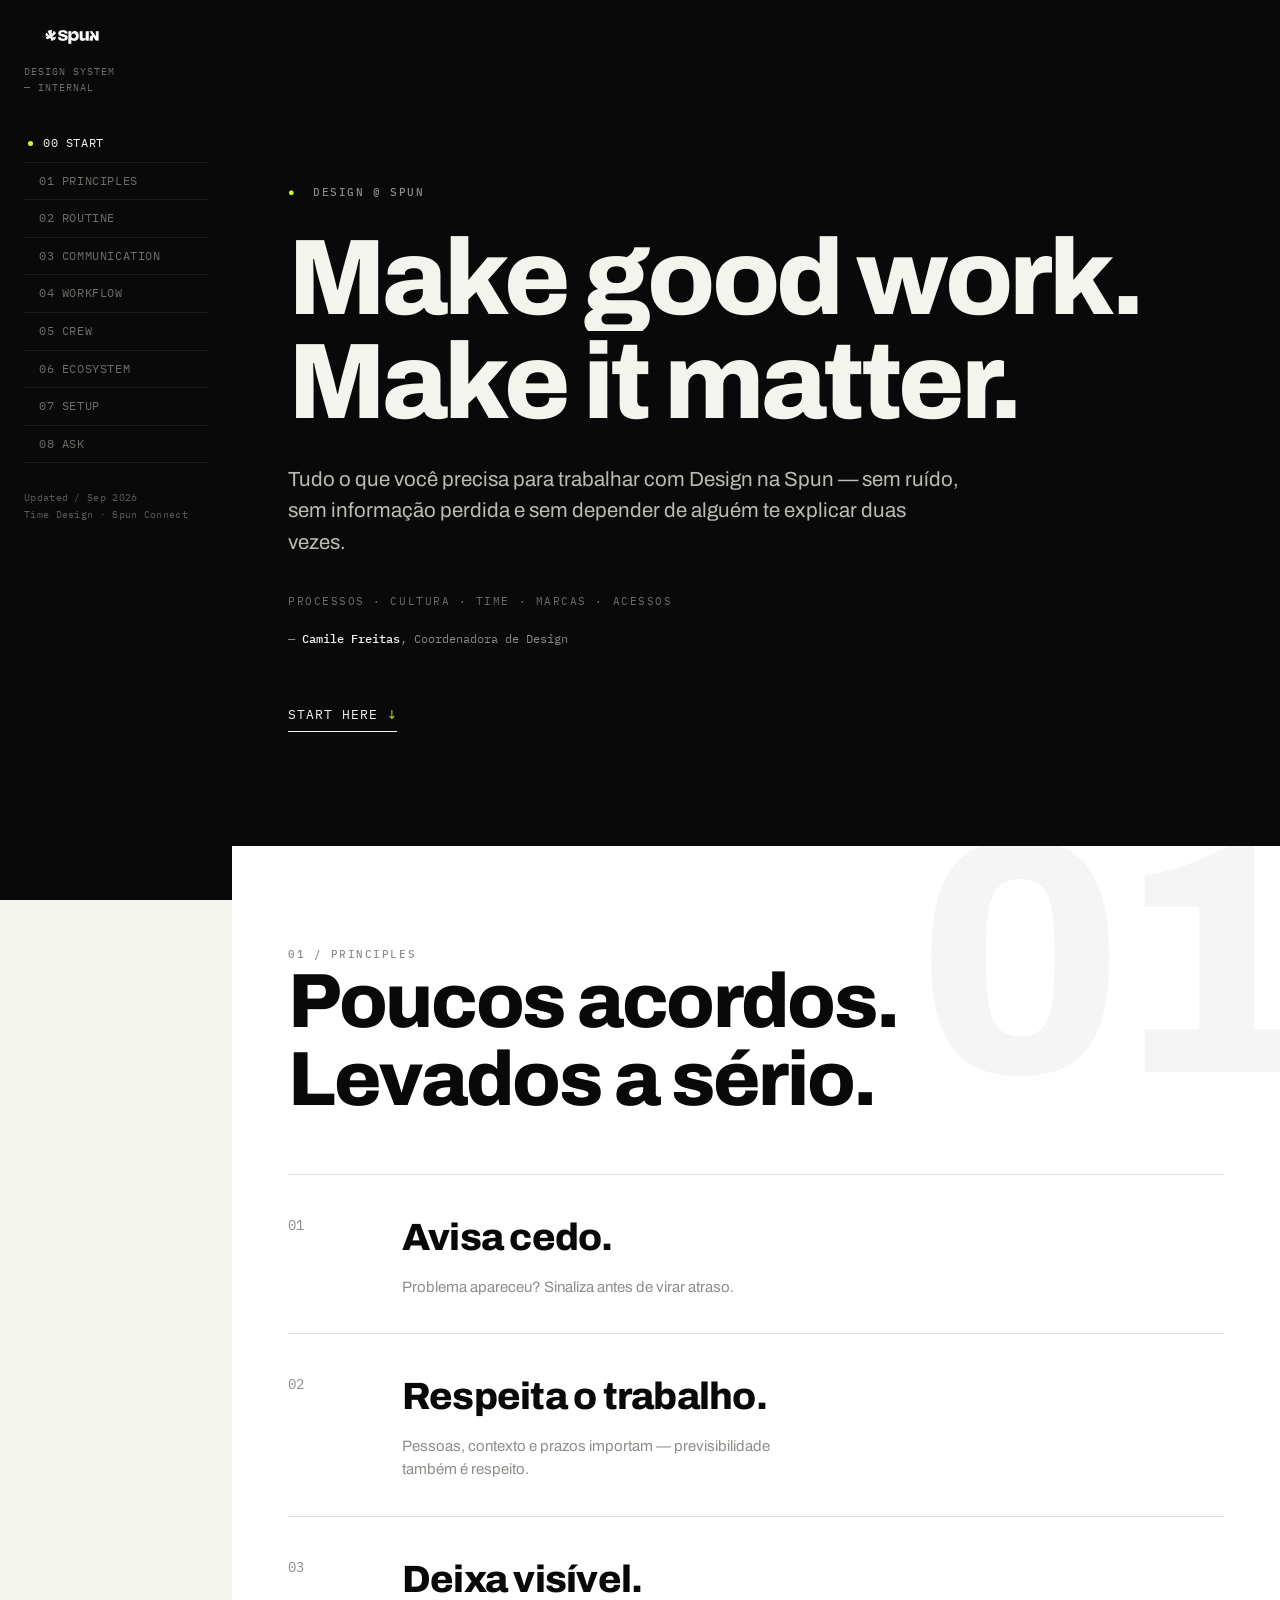
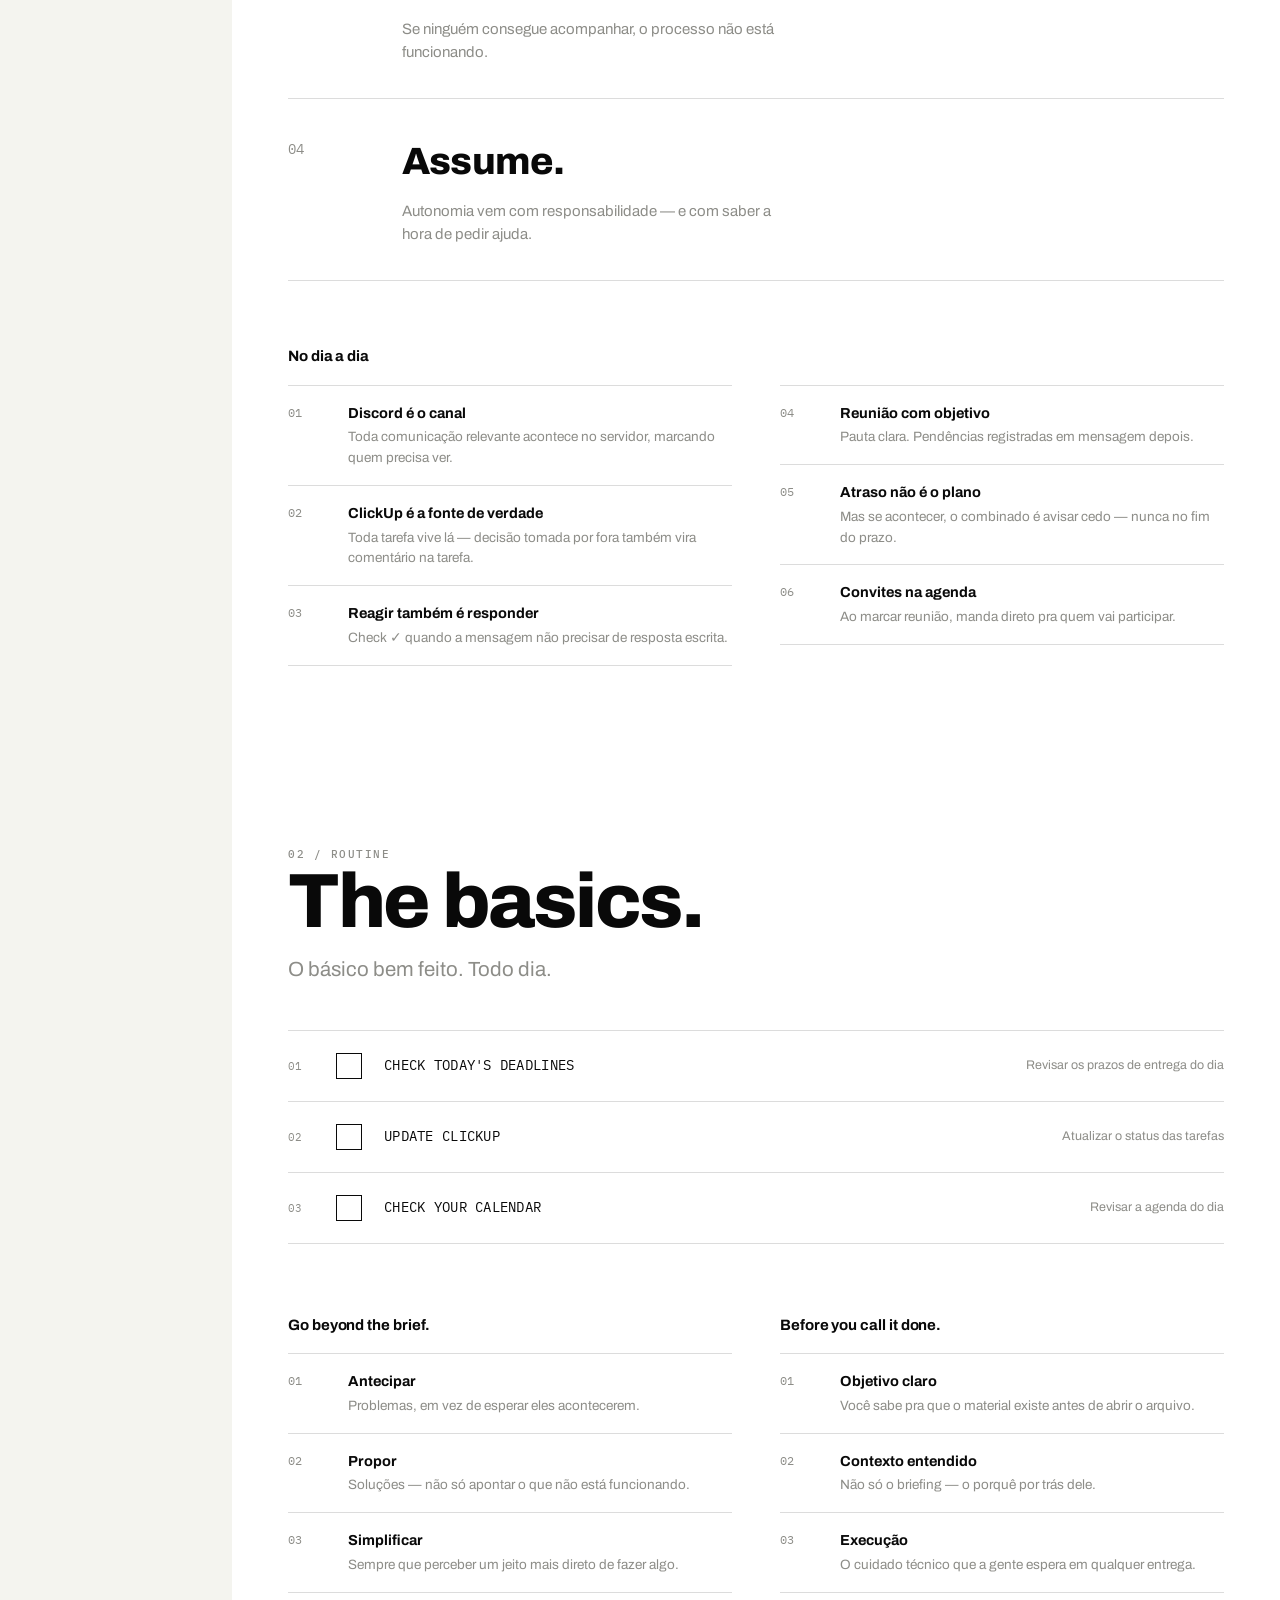
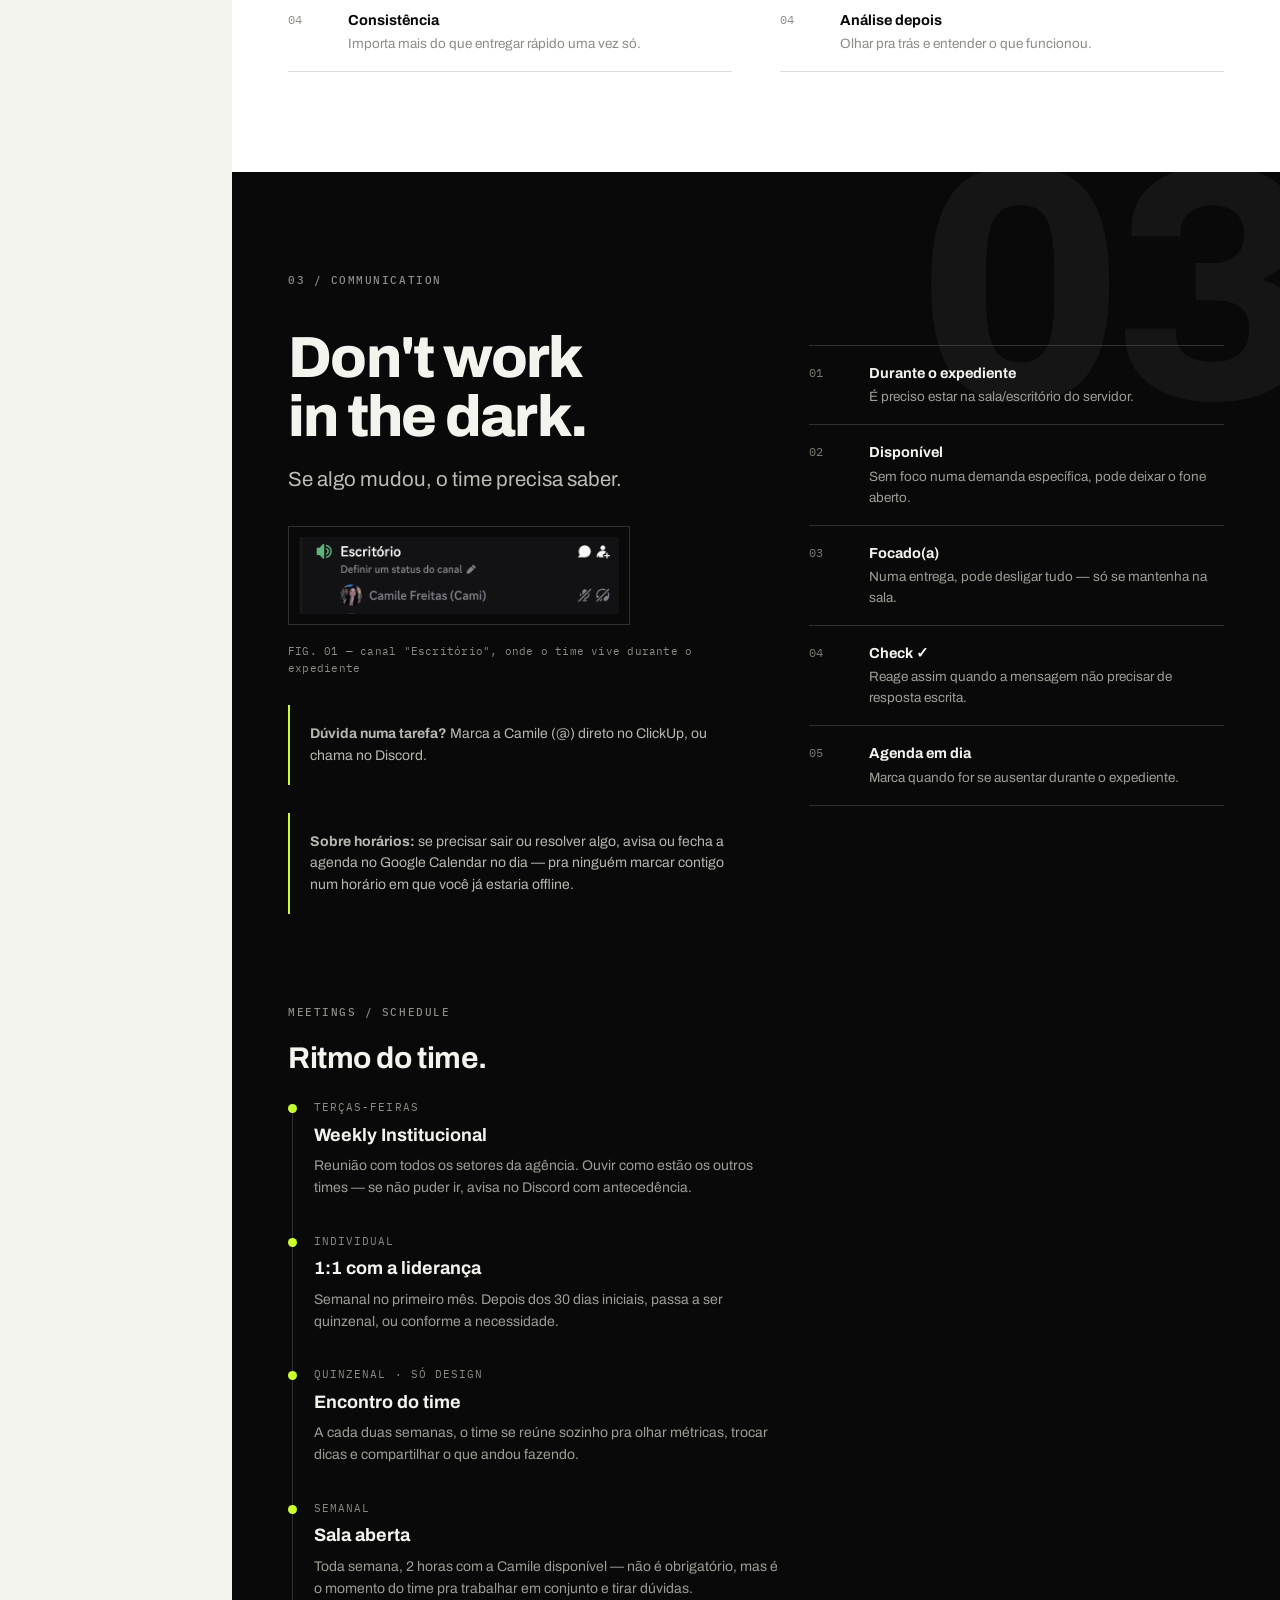
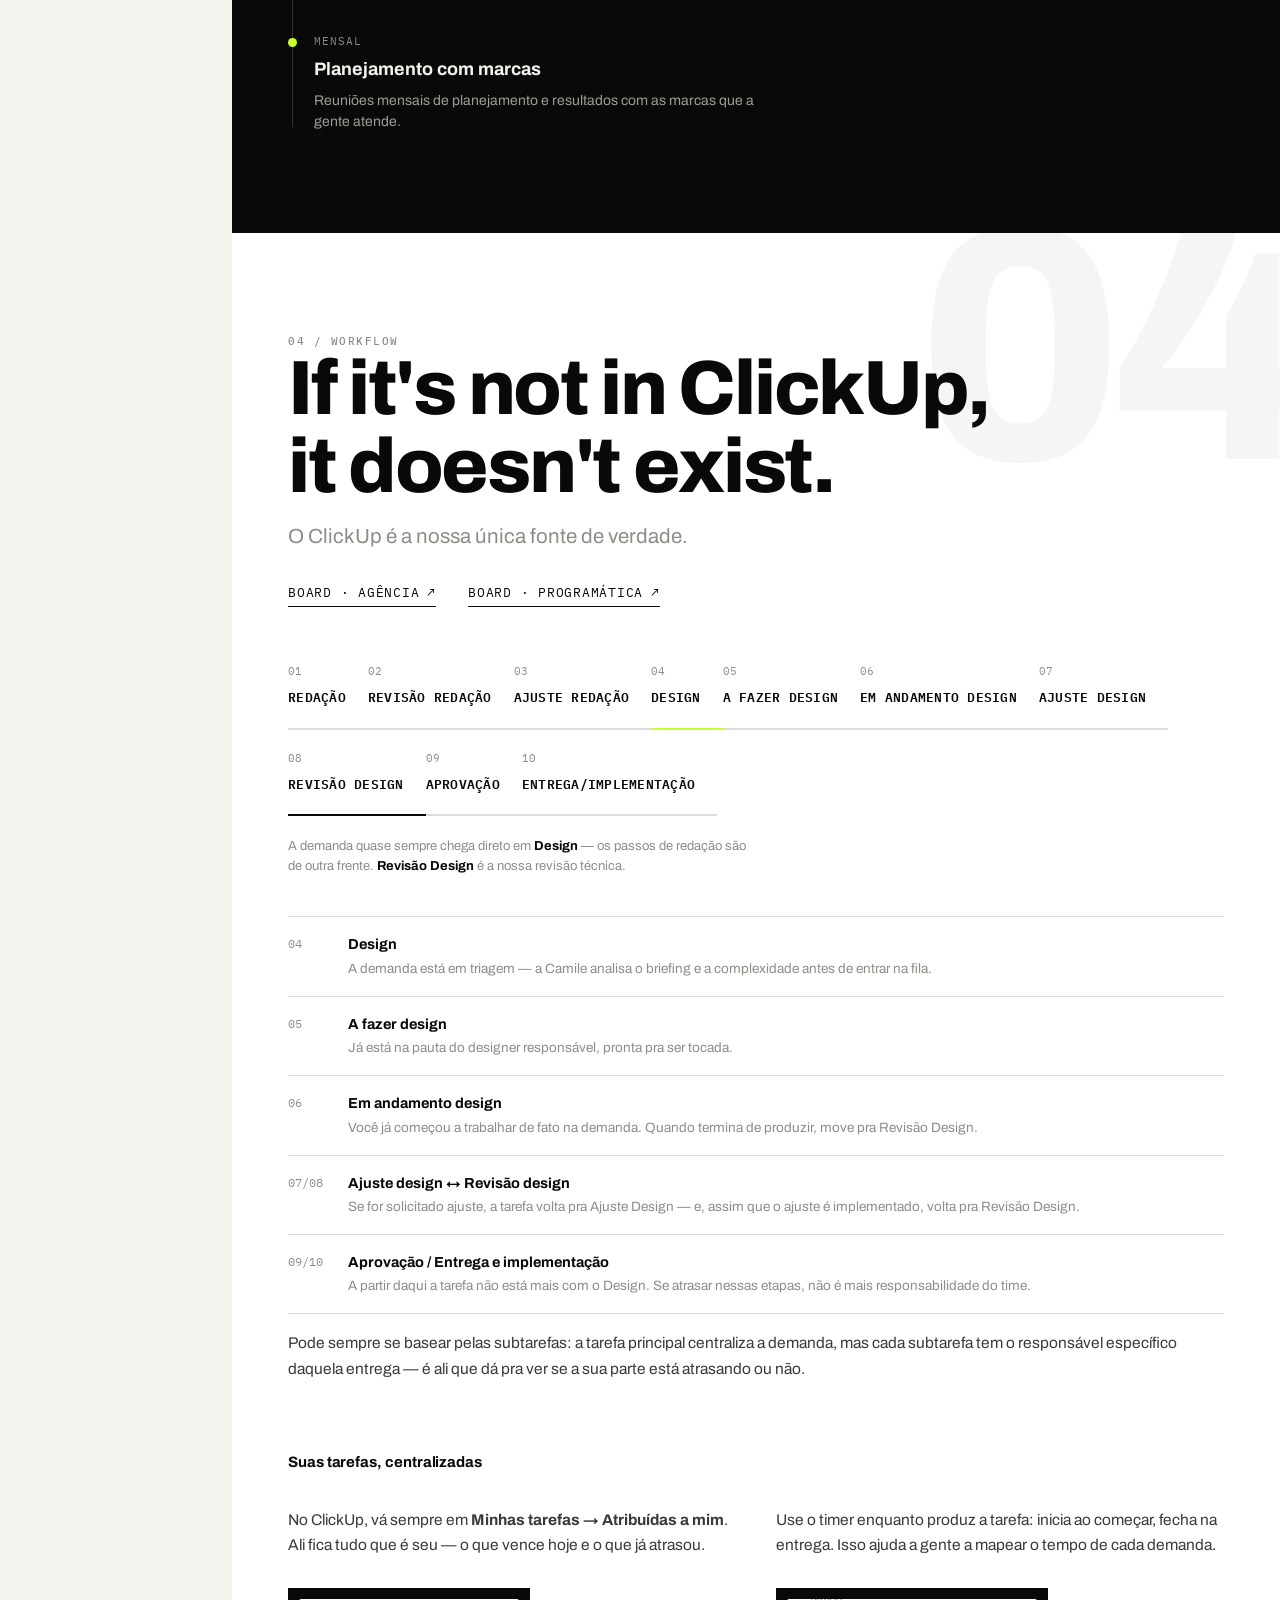
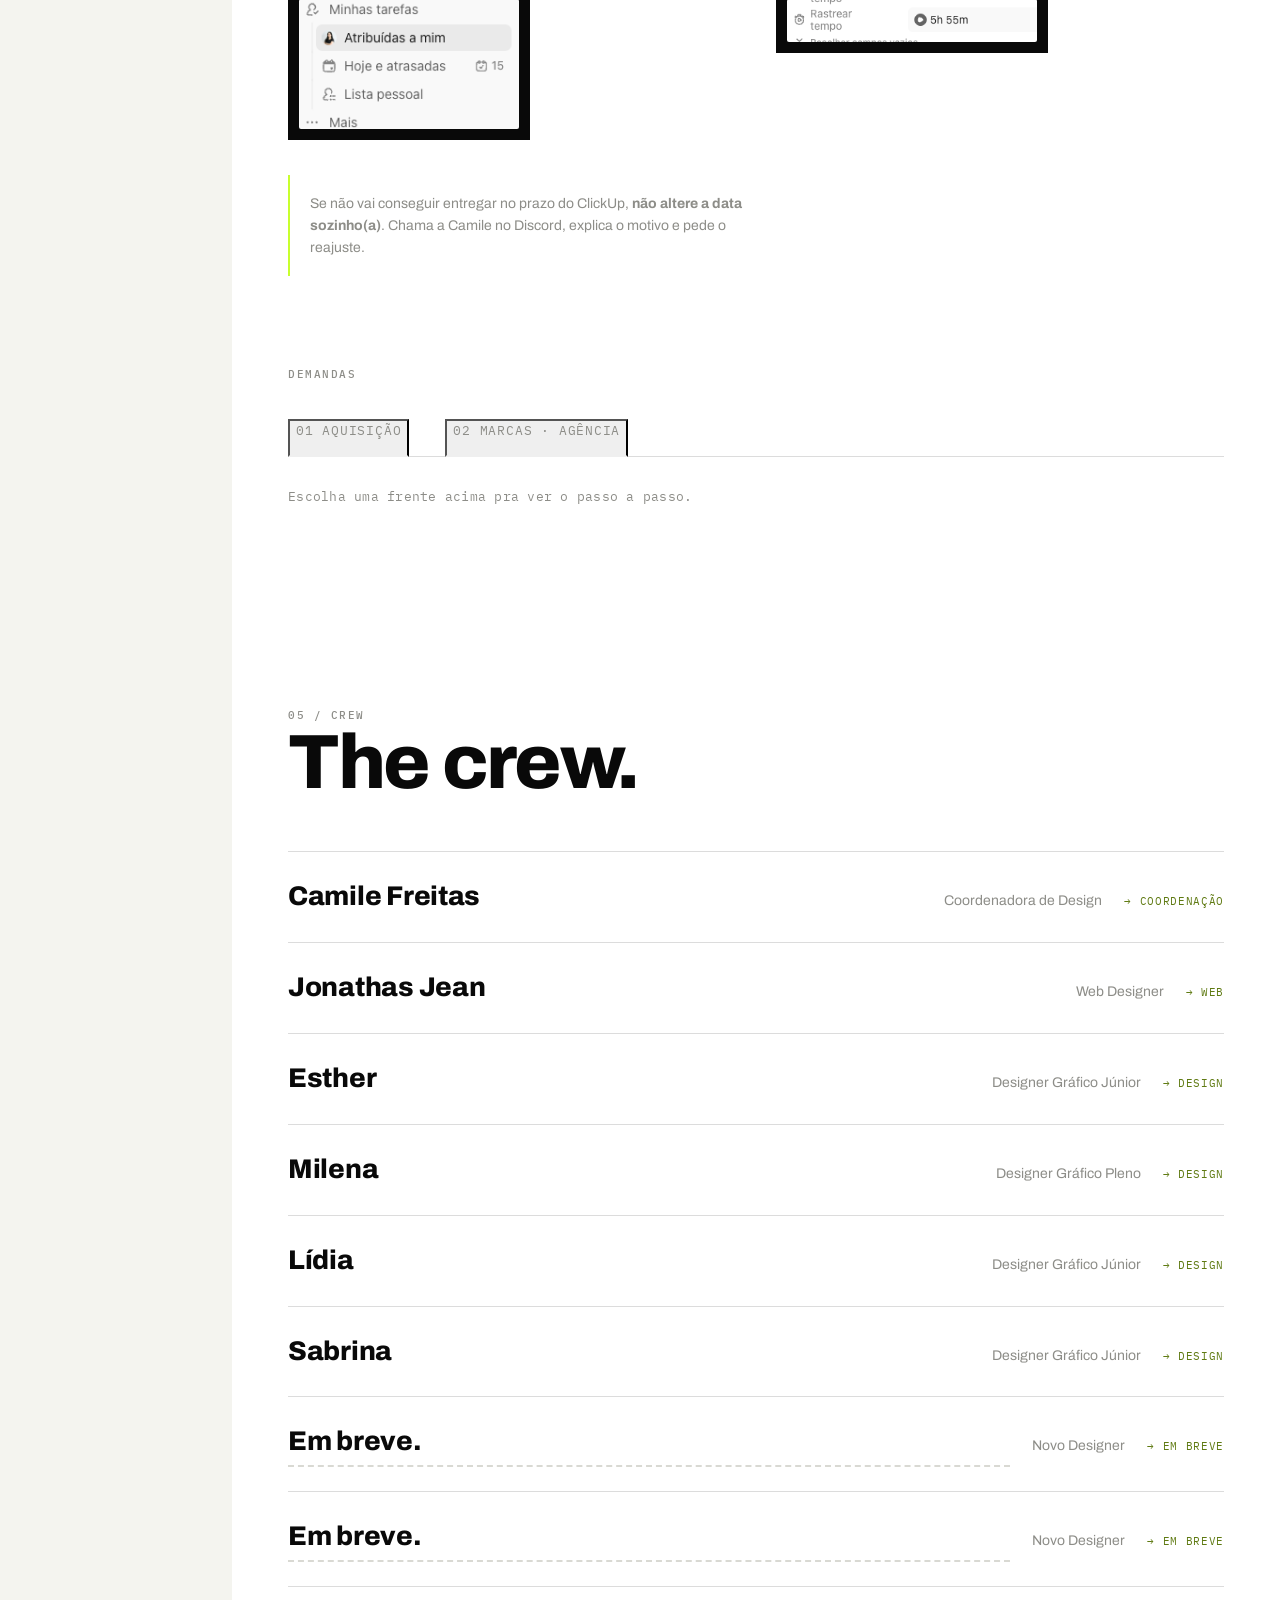
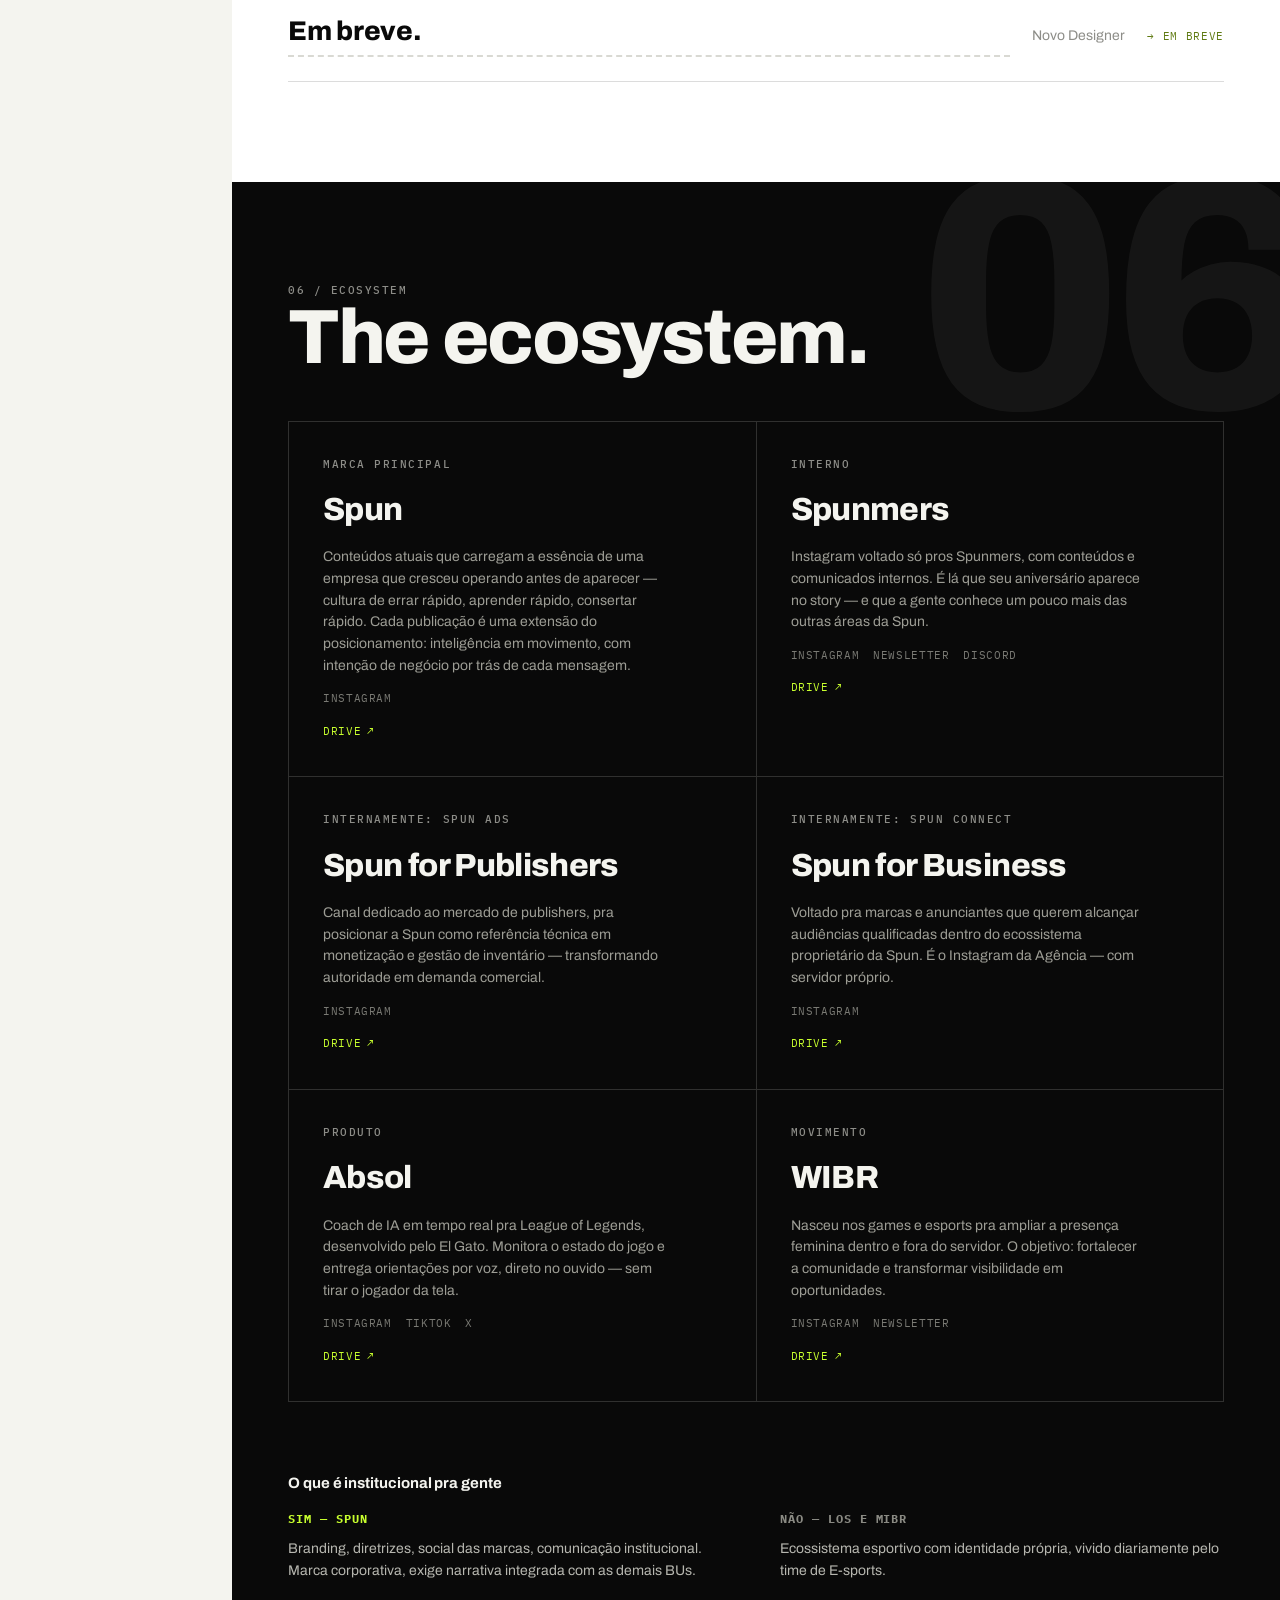
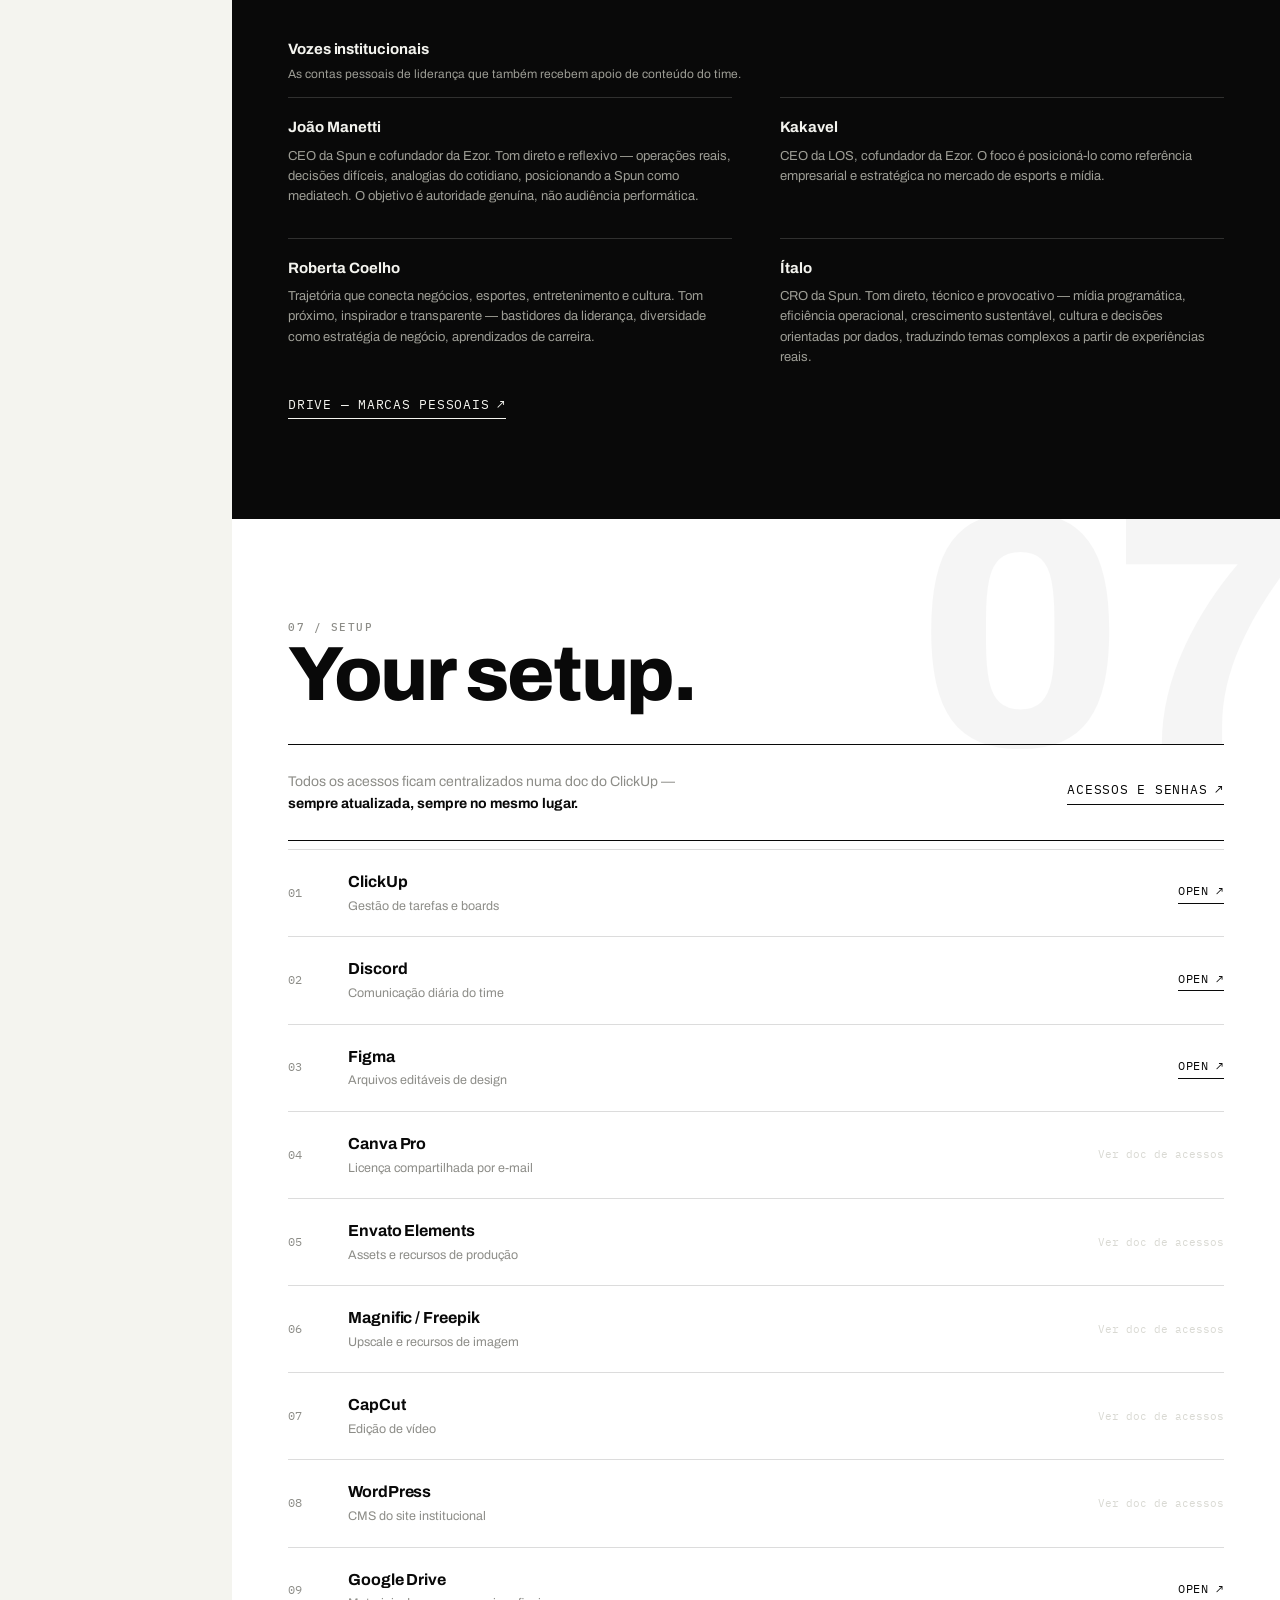
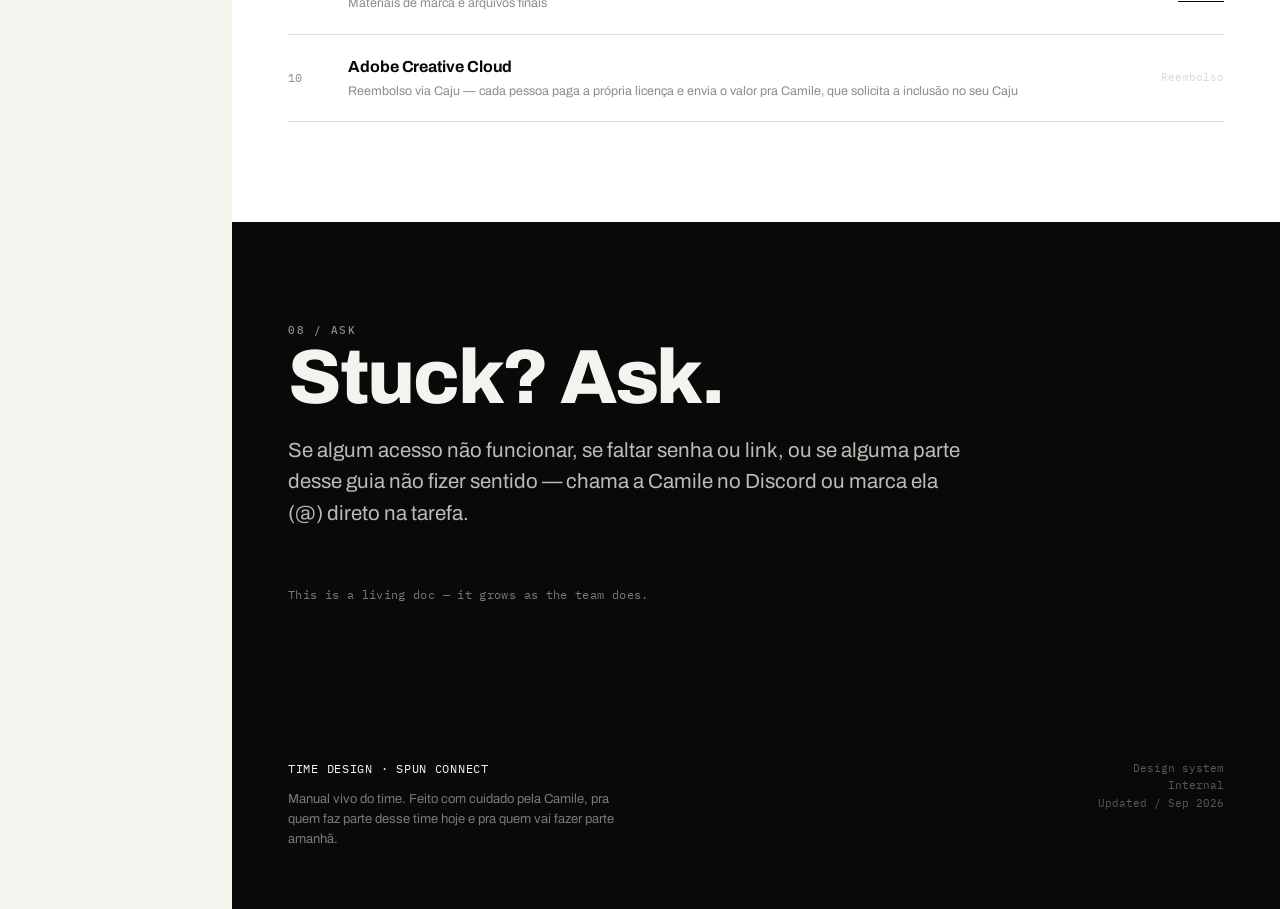
==== commit fc6ec161: "Add files via upload" ====
--- a/index.html
+++ b/index.html
@@ -231,15 +231,16 @@
   /* ---------- workflow pipeline ---------- */
   .pipeline-flow{margin-top:36px;display:flex;flex-wrap:wrap;gap:0;}
   .pf-step{
-    flex:1 1 130px;padding:20px 16px 20px 0;border-bottom:2px solid var(--line);position:relative;
+    flex:0 1 auto;padding:20px 22px 20px 0;border-bottom:2px solid var(--line);position:relative;
   }
   .pf-step .pf-num{font-family:var(--f-mono);font-size:11px;color:var(--gray);}
   .pf-step .pf-name{
-    font-family:var(--f-mono);font-weight:600;font-size:13px;letter-spacing:0.03em;text-transform:uppercase;margin-top:8px;
+    font-family:var(--f-mono);font-weight:600;font-size:12.5px;letter-spacing:0.02em;text-transform:uppercase;margin-top:8px;white-space:nowrap;
   }
   .pf-step.key{border-bottom-color:var(--acid);}
   .pf-step.key .pf-name{color:var(--black);}
   .pf-step.review{border-bottom-color:var(--black);}
+  @media(max-width:760px){.pf-step .pf-name{font-size:11px;letter-spacing:0;} .pf-step{padding-right:14px;}}
   .pf-note{margin-top:20px;font-size:13px;color:var(--gray);max-width:66ch;}
   .pf-note b{color:var(--black);}
 
@@ -291,6 +292,7 @@
   .crew-role{font-size:14px;color:var(--gray);white-space:nowrap;}
   .crew-tag{font-family:var(--f-mono);font-size:11px;letter-spacing:0.06em;text-transform:uppercase;color:var(--acid-dark,#5f7a12);white-space:nowrap;}
   @media(max-width:640px){.crew-row{grid-template-columns:1fr;gap:4px;}.crew-tag{order:3;}}
+  .crew-row.soon .crew-name{border-bottom:2px dashed var(--light-gray);padding-bottom:2px;}
   .crew-foot{margin-top:18px;font-family:var(--f-mono);font-size:11px;color:var(--gray);}
 
   /* ---------- ecosystem grid ---------- */
@@ -428,19 +430,19 @@
         <div style="margin-top:56px;">
           <div class="principle reveal">
             <div class="pnum mono">01</div>
-            <div><h3>Say it early.</h3><p>Problema apareceu? Sinaliza antes de virar atraso.</p></div>
+            <div><h3>Avisa cedo.</h3><p>Problema apareceu? Sinaliza antes de virar atraso.</p></div>
           </div>
           <div class="principle reveal">
             <div class="pnum mono">02</div>
-            <div><h3>Respect the work.</h3><p>Pessoas, contexto e prazos importam.</p></div>
+            <div><h3>Respeita o trabalho.</h3><p>Pessoas, contexto e prazos importam — previsibilidade também é respeito.</p></div>
           </div>
           <div class="principle reveal">
             <div class="pnum mono">03</div>
-            <div><h3>Keep it visible.</h3><p>Se ninguém consegue acompanhar, o processo não está funcionando.</p></div>
+            <div><h3>Deixa visível.</h3><p>Se ninguém consegue acompanhar, o processo não está funcionando.</p></div>
           </div>
           <div class="principle reveal">
             <div class="pnum mono">04</div>
-            <div><h3>Own it.</h3><p>Autonomia vem com responsabilidade.</p></div>
+            <div><h3>Assume.</h3><p>Autonomia vem com responsabilidade — e com saber a hora de pedir ajuda.</p></div>
           </div>
         </div>
 
@@ -591,33 +593,27 @@
         </div>
 
         <div class="pipeline-flow reveal">
-          <div class="pf-step"><div class="pf-num">01</div><div class="pf-name">Planejamento</div></div>
-          <div class="pf-step"><div class="pf-num">02</div><div class="pf-name">Redação</div></div>
-          <div class="pf-step"><div class="pf-num">03</div><div class="pf-name">Revisão redação</div></div>
-          <div class="pf-step"><div class="pf-num">04</div><div class="pf-name">Ajuste redação</div></div>
-          <div class="pf-step key"><div class="pf-num">05</div><div class="pf-name">Design</div></div>
-          <div class="pf-step"><div class="pf-num">06</div><div class="pf-name">Ajuste design</div></div>
-          <div class="pf-step review"><div class="pf-num">07</div><div class="pf-name">Revisão design</div></div>
-        </div>
-        <p class="pf-note reveal">Na prática, a demanda quase sempre chega direto em <b>Design</b> — os passos de redação são de outra frente. <b>Revisão Design</b> é a nossa revisão técnica: identidade, logos, tipografia, contraste e contexto antes de qualquer entrega externa.</p>
-
-        <div class="figure reveal" style="margin-top:44px;">
-          <div class="figure-frame"><img style="max-width:280px;" src="[data-uri]" alt="View [Design] Quadro no ClickUp"></div>
-          <div class="figure-cap">FIG. 02 — view fixada "[Design] Quadro" (cadeado 🔒 na barra lateral). Não achou? Pede o link pra Camile.</div>
-        </div>
-
-        <div class="two-col-figs reveal">
-          <div class="fig-block">
-            <div class="label">Campo principal — Status</div>
-            <p class="gray-txt" style="font-size:13.5px;margin-top:8px;">Precisa se mover pra qualquer pessoa de fora enxergar onde a demanda está.</p>
-            <div class="figure"><div class="figure-frame"><img src="[data-uri]" alt="Lista de status do ClickUp"></div></div>
-          </div>
-          <div class="fig-block">
-            <div class="label">Campo secundário — Etapa Design</div>
-            <p class="gray-txt" style="font-size:13.5px;margin-top:8px;">Personalizado, mais fino — só pra acompanhar o passo dentro da fase de Design.</p>
-            <div class="figure"><div class="figure-frame"><img src="[data-uri]" alt="Campo Etapa Design com valor A fazer"></div></div>
-          </div>
-        </div>
+          <div class="pf-step"><div class="pf-num">01</div><div class="pf-name">Redação</div></div>
+          <div class="pf-step"><div class="pf-num">02</div><div class="pf-name">Revisão redação</div></div>
+          <div class="pf-step"><div class="pf-num">03</div><div class="pf-name">Ajuste redação</div></div>
+          <div class="pf-step key"><div class="pf-num">04</div><div class="pf-name">Design</div></div>
+          <div class="pf-step"><div class="pf-num">05</div><div class="pf-name">A fazer design</div></div>
+          <div class="pf-step"><div class="pf-num">06</div><div class="pf-name">Em andamento design</div></div>
+          <div class="pf-step"><div class="pf-num">07</div><div class="pf-name">Ajuste design</div></div>
+          <div class="pf-step review"><div class="pf-num">08</div><div class="pf-name">Revisão design</div></div>
+          <div class="pf-step"><div class="pf-num">09</div><div class="pf-name">Aprovação</div></div>
+          <div class="pf-step"><div class="pf-num">10</div><div class="pf-name">Entrega/Implementação</div></div>
+        </div>
+        <p class="pf-note reveal">A demanda quase sempre chega direto em <b>Design</b> — os passos de redação são de outra frente. <b>Revisão Design</b> é a nossa revisão técnica.</p>
+
+        <div class="detail-list reveal" style="margin-top:40px;">
+          <div class="detail-row"><div class="dnum">04</div><div><strong>Design</strong><span>A demanda está em triagem — a Camile analisa o briefing e a complexidade antes de entrar na fila.</span></div></div>
+          <div class="detail-row"><div class="dnum">05</div><div><strong>A fazer design</strong><span>Já está na pauta do designer responsável, pronta pra ser tocada.</span></div></div>
+          <div class="detail-row"><div class="dnum">06</div><div><strong>Em andamento design</strong><span>Você já começou a trabalhar de fato na demanda. Quando termina de produzir, move pra Revisão Design.</span></div></div>
+          <div class="detail-row"><div class="dnum">07/08</div><div><strong>Ajuste design ↔ Revisão design</strong><span>Se for solicitado ajuste, a tarefa volta pra Ajuste Design — e, assim que o ajuste é implementado, volta pra Revisão Design.</span></div></div>
+          <div class="detail-row"><div class="dnum">09/10</div><div><strong>Aprovação / Entrega e implementação</strong><span>A partir daqui a tarefa não está mais com o Design. Se atrasar nessas etapas, não é mais responsabilidade do time.</span></div></div>
+        </div>
+        <p class="body-txt" style="margin-top:16px;">Pode sempre se basear pelas subtarefas: a tarefa principal centraliza a demanda, mas cada subtarefa tem o responsável específico daquela entrega — é ali que dá pra ver se a sua parte está atrasando ou não.</p>
 
         <h4 class="sub reveal" style="margin-top:70px;">Suas tarefas, centralizadas</h4>
         <div class="two-col-figs reveal">
@@ -670,11 +666,10 @@
             <p class="body-txt"><strong>Contas e marcas:</strong> o pedido chega via formulário.</p>
 
             <h4 class="sub">Registro no ClickUp</h4>
-            <p class="sub-lede">Depois que alguém do Design é definido como responsável, três passos garantem que a tarefa apareça certinho:</p>
+            <p class="sub-lede">Depois que alguém do Design é definido como responsável, dois passos garantem que a tarefa apareça certinho:</p>
             <div class="steplist">
               <div class="step-row"><div class="snum">01</div><p>Atribuir a designer responsável.</p></div>
-              <div class="step-row"><div class="snum">02</div><p>Mover a tarefa pro status <strong>Design</strong>.</p></div>
-              <div class="step-row"><div class="snum">03</div><p>No campo <strong>Etapa Design</strong>, selecionar <strong>A fazer</strong>.</p></div>
+              <div class="step-row"><div class="snum">02</div><p>Mover a tarefa pro status certo — <strong>Design</strong> pra triagem, ou direto pra <strong>A fazer design</strong> se já estiver pronta pra entrar na fila.</p></div>
             </div>
             <h4 class="sub">Organização dos arquivos</h4>
             <div class="steplist">
@@ -722,6 +717,21 @@
             <div class="crew-name">Sabrina</div>
             <div class="crew-role">Designer Gráfico Júnior</div>
             <div class="crew-tag">→ Design</div>
+          </div>
+          <div class="crew-row soon">
+            <div class="crew-name">Em breve.</div>
+            <div class="crew-role">Novo Designer</div>
+            <div class="crew-tag">→ Em breve</div>
+          </div>
+          <div class="crew-row soon">
+            <div class="crew-name">Em breve.</div>
+            <div class="crew-role">Novo Designer</div>
+            <div class="crew-tag">→ Em breve</div>
+          </div>
+          <div class="crew-row soon">
+            <div class="crew-name">Em breve.</div>
+            <div class="crew-role">Novo Designer</div>
+            <div class="crew-tag">→ Em breve</div>
           </div>
         </div>
       </div>
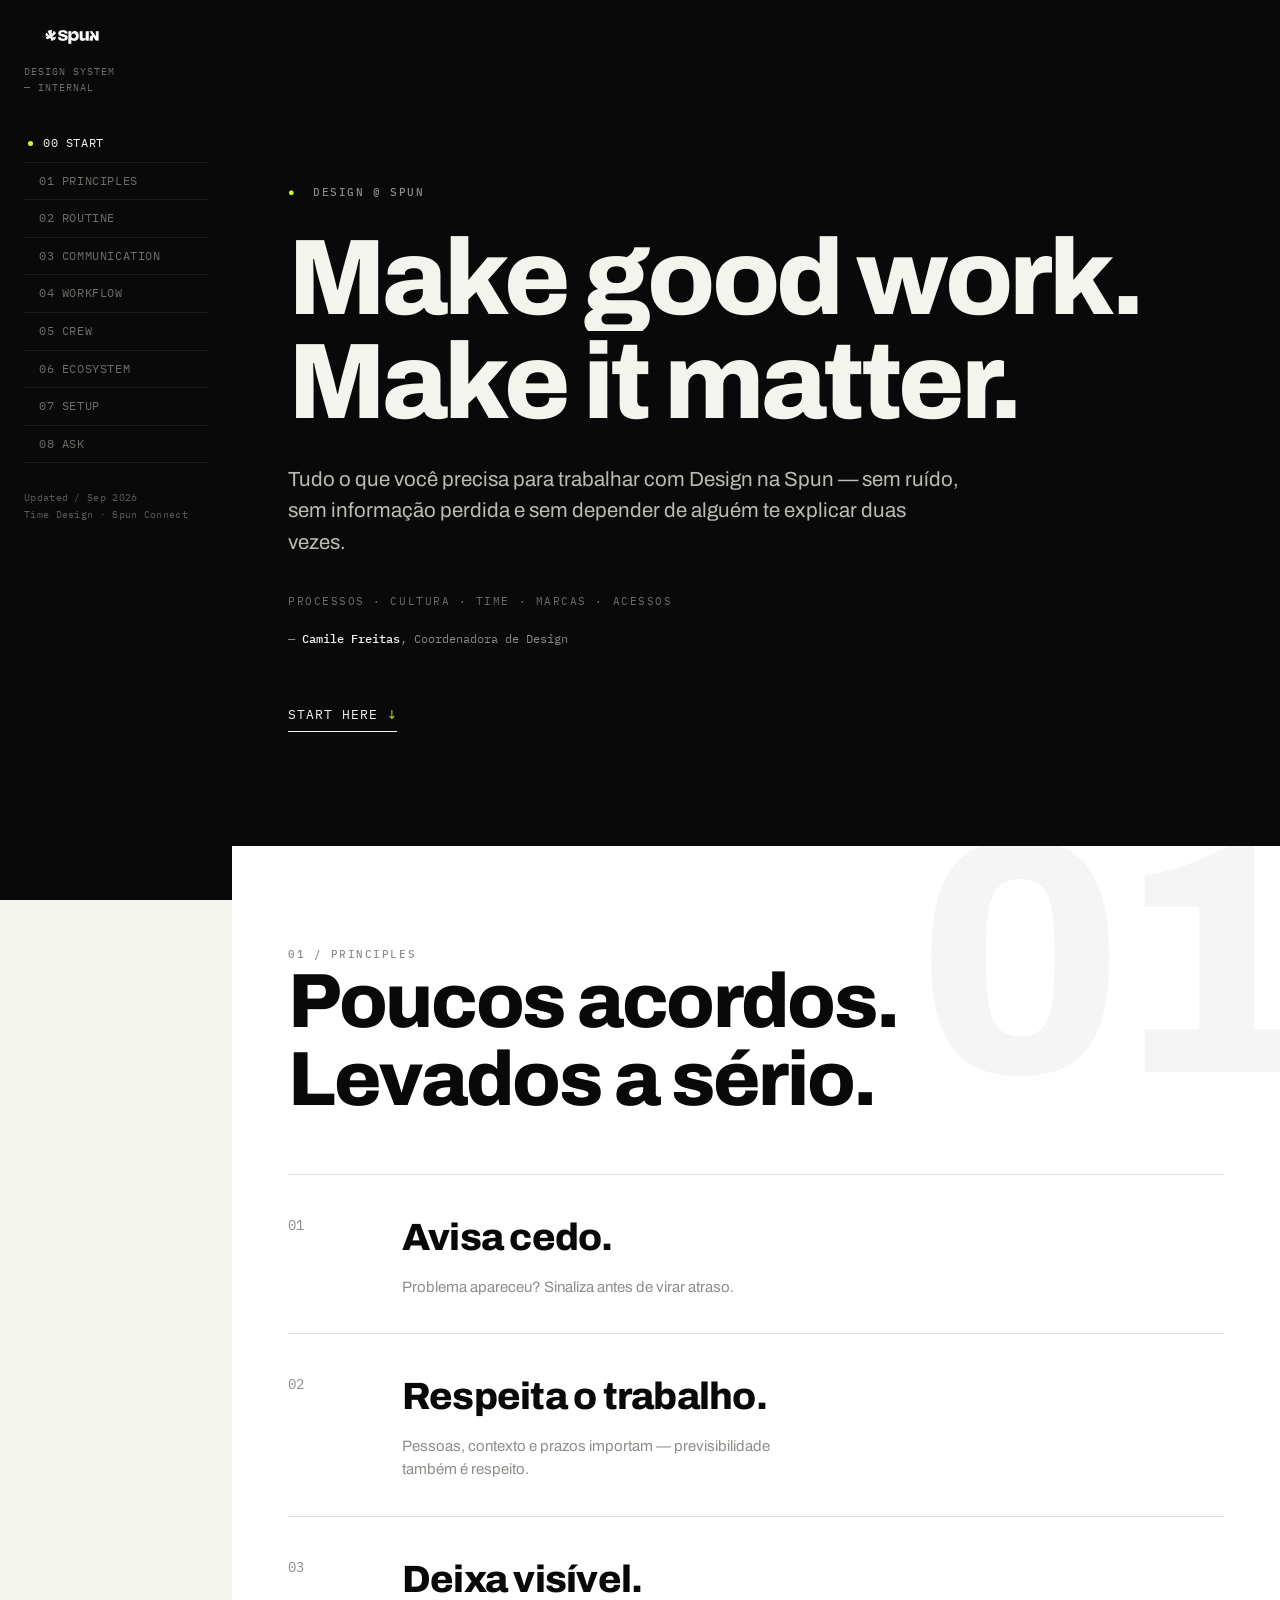
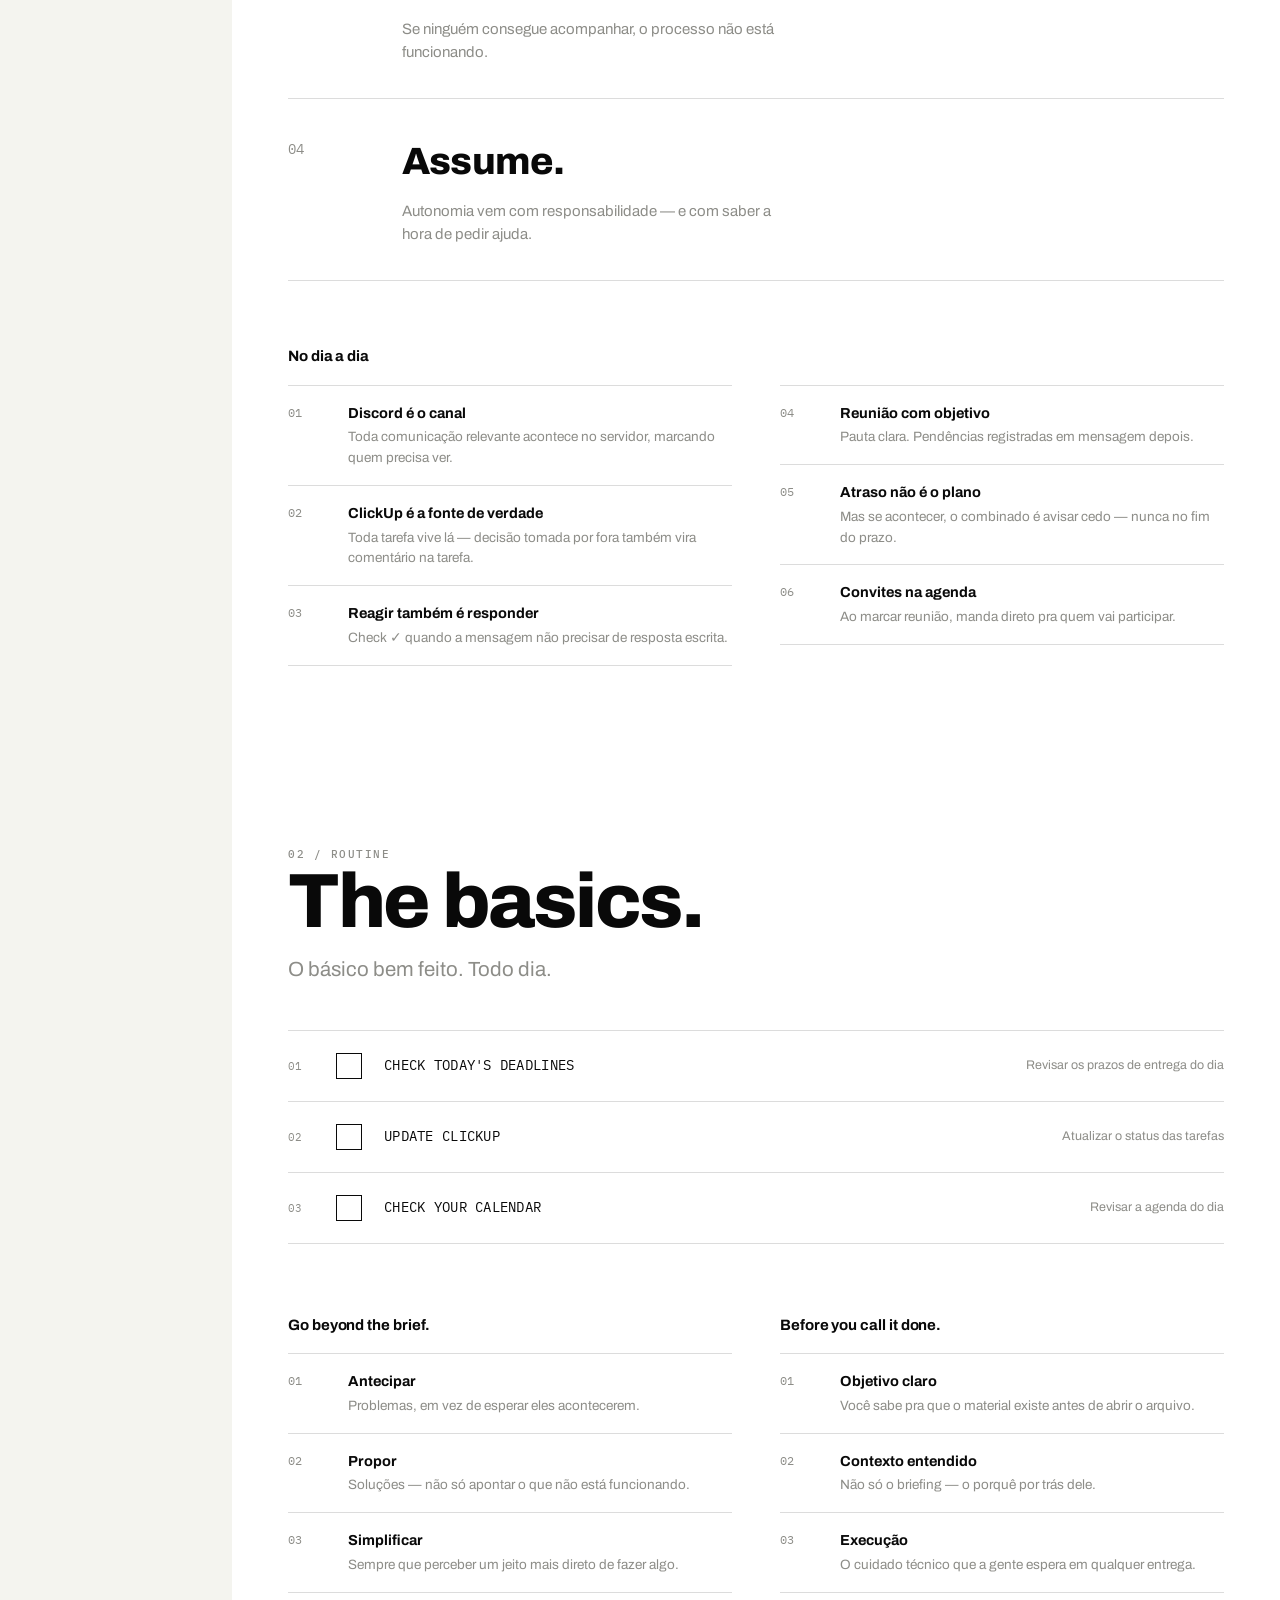
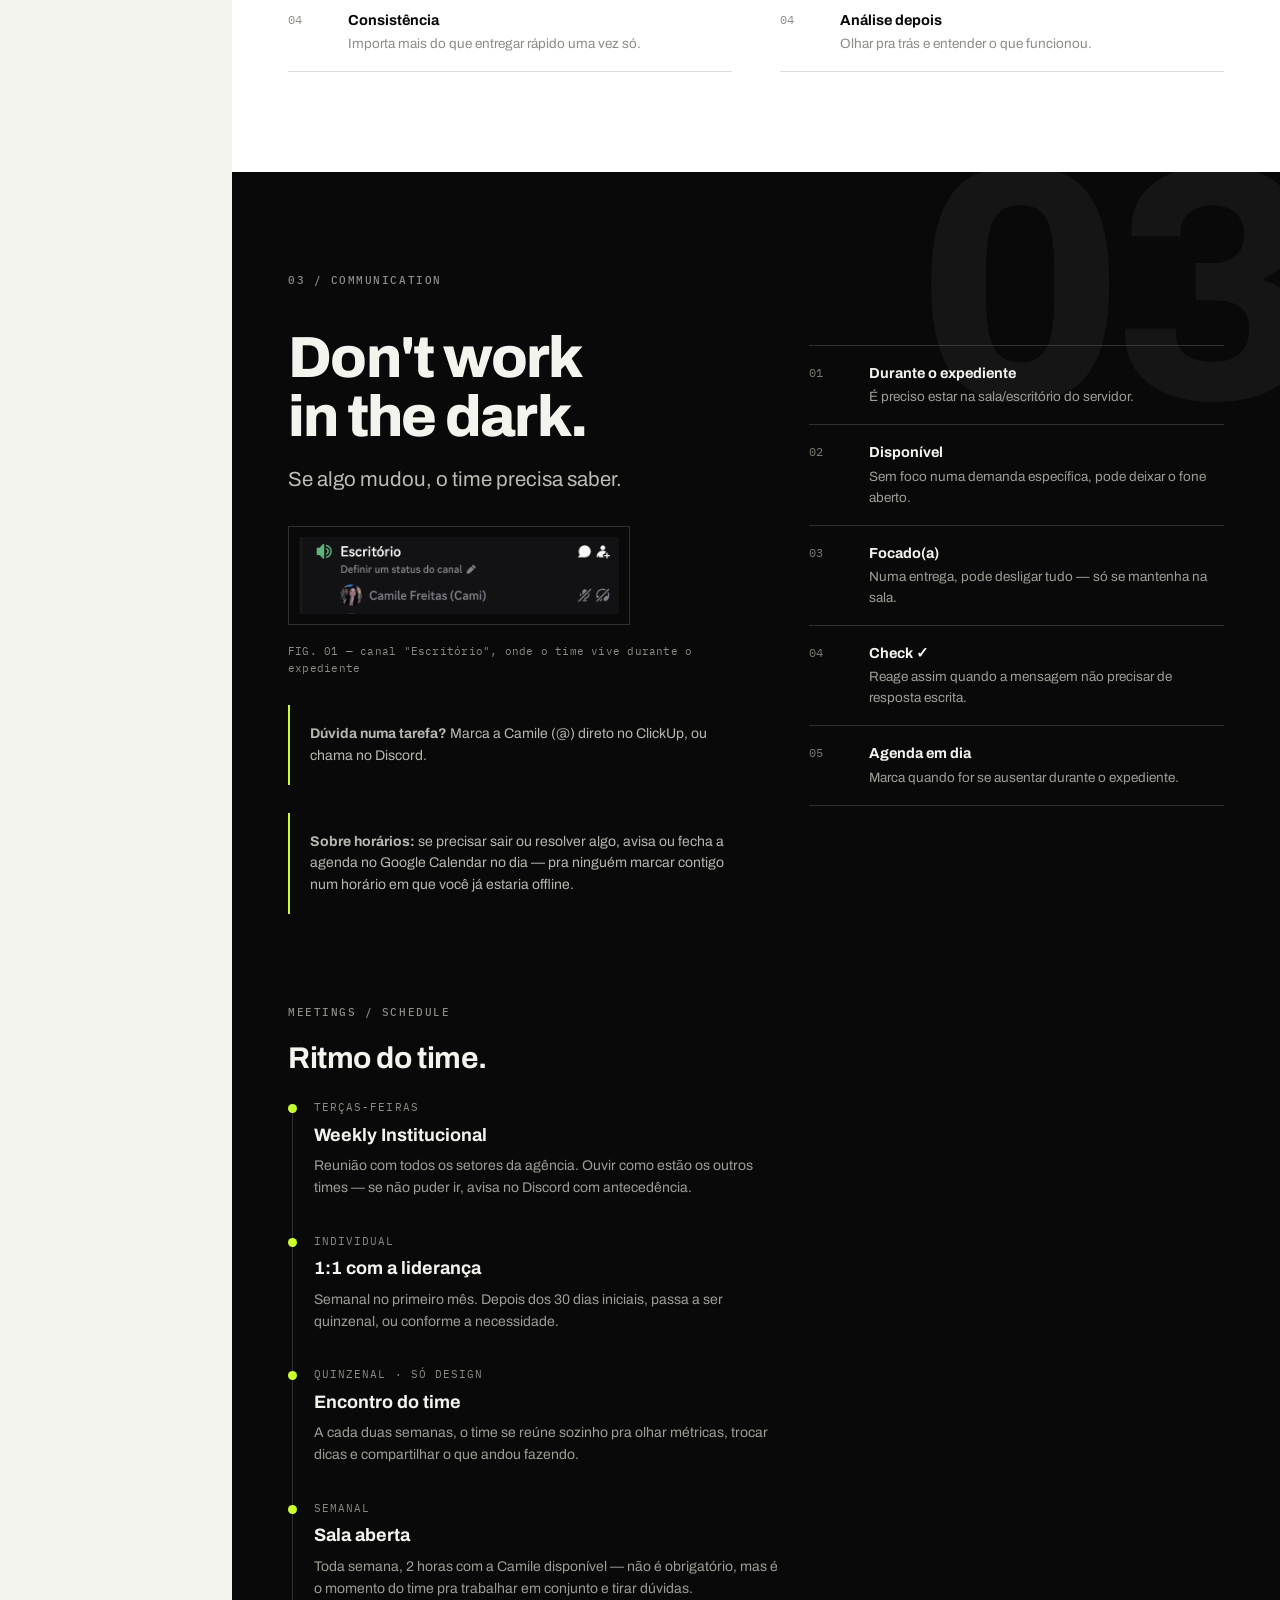
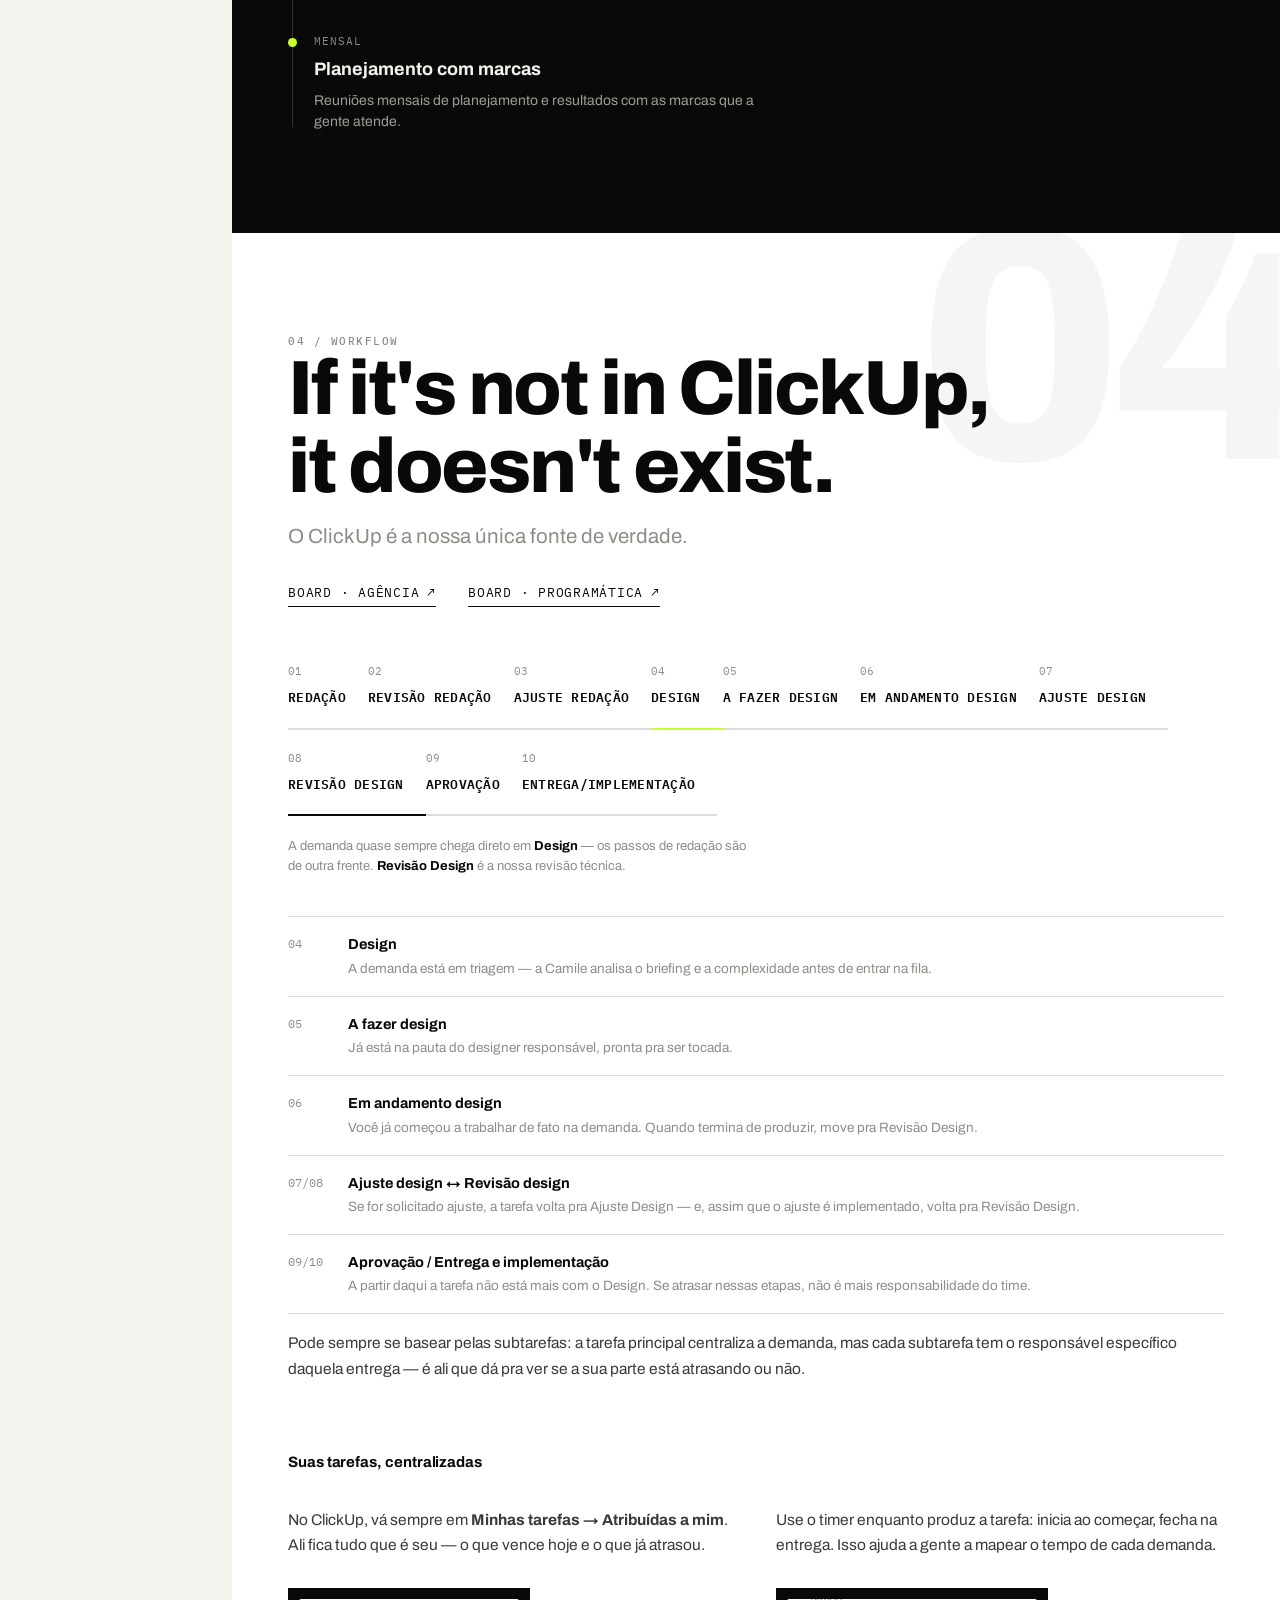
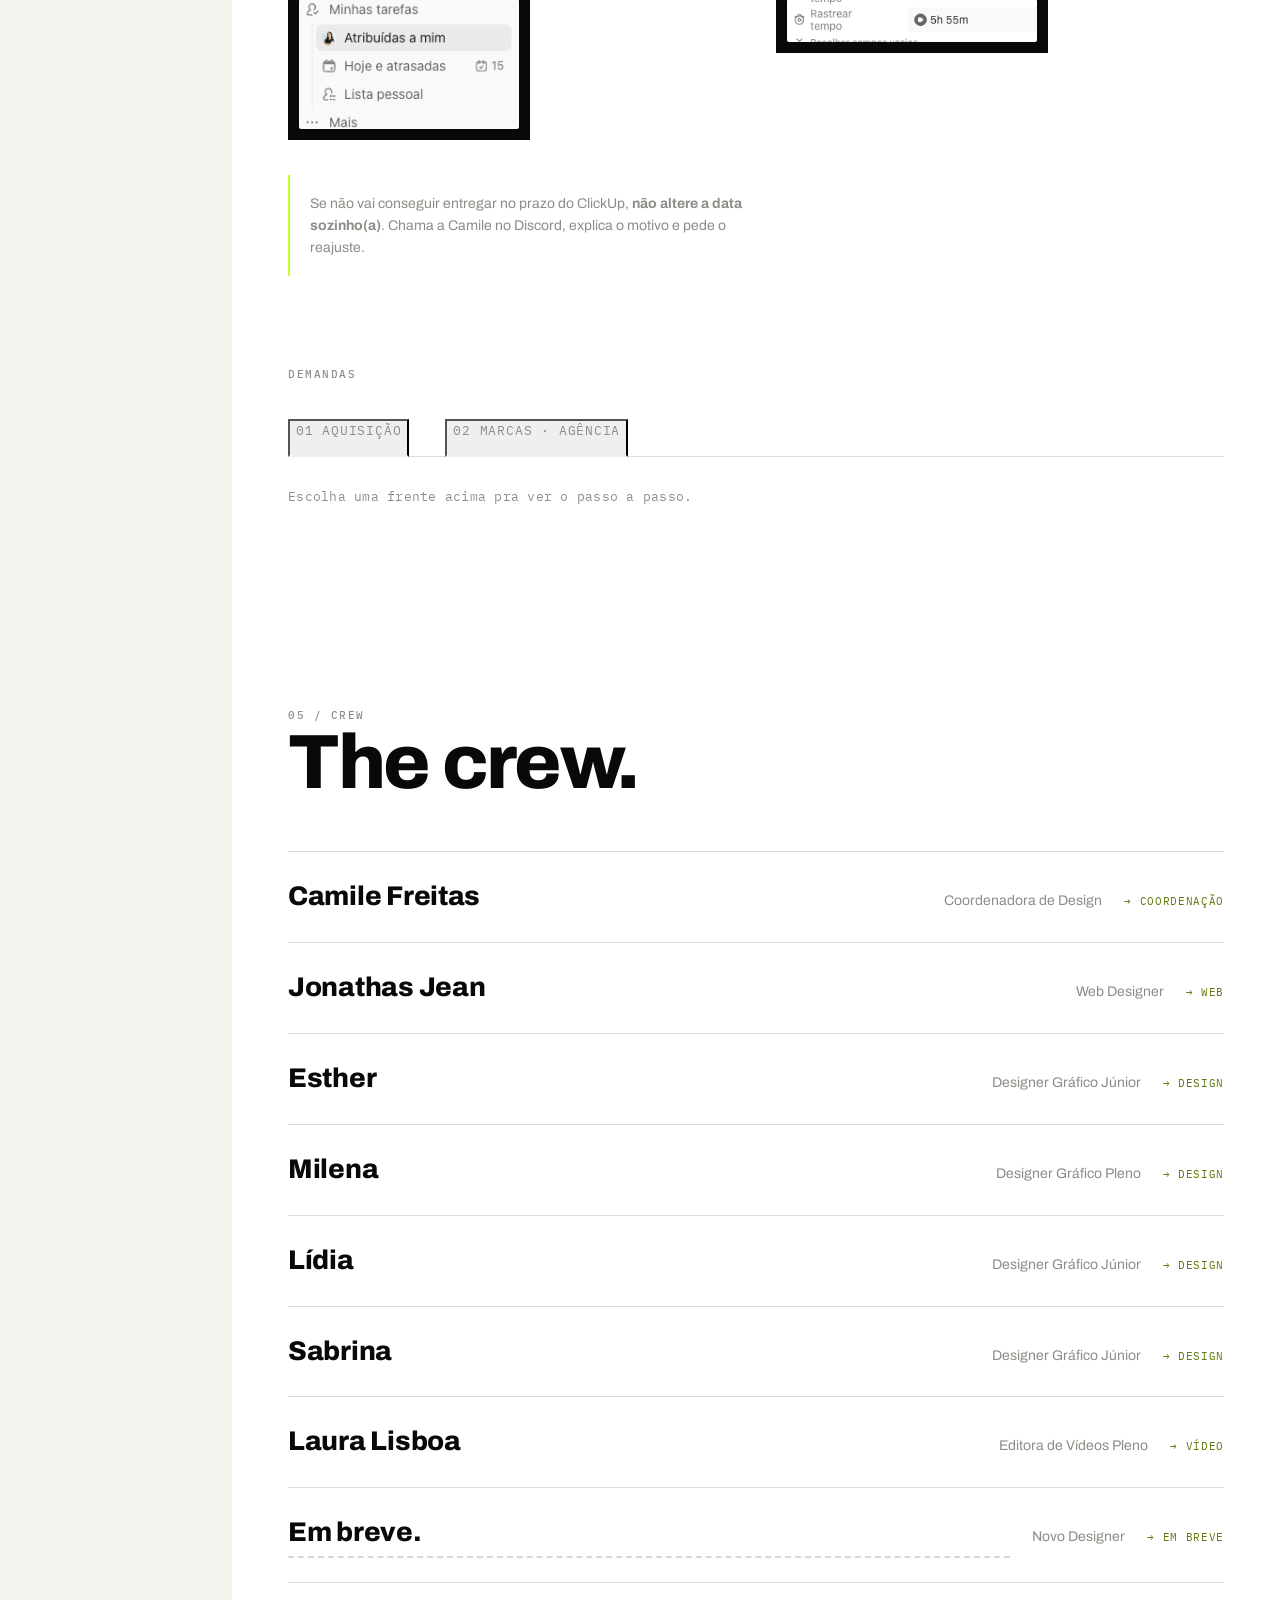
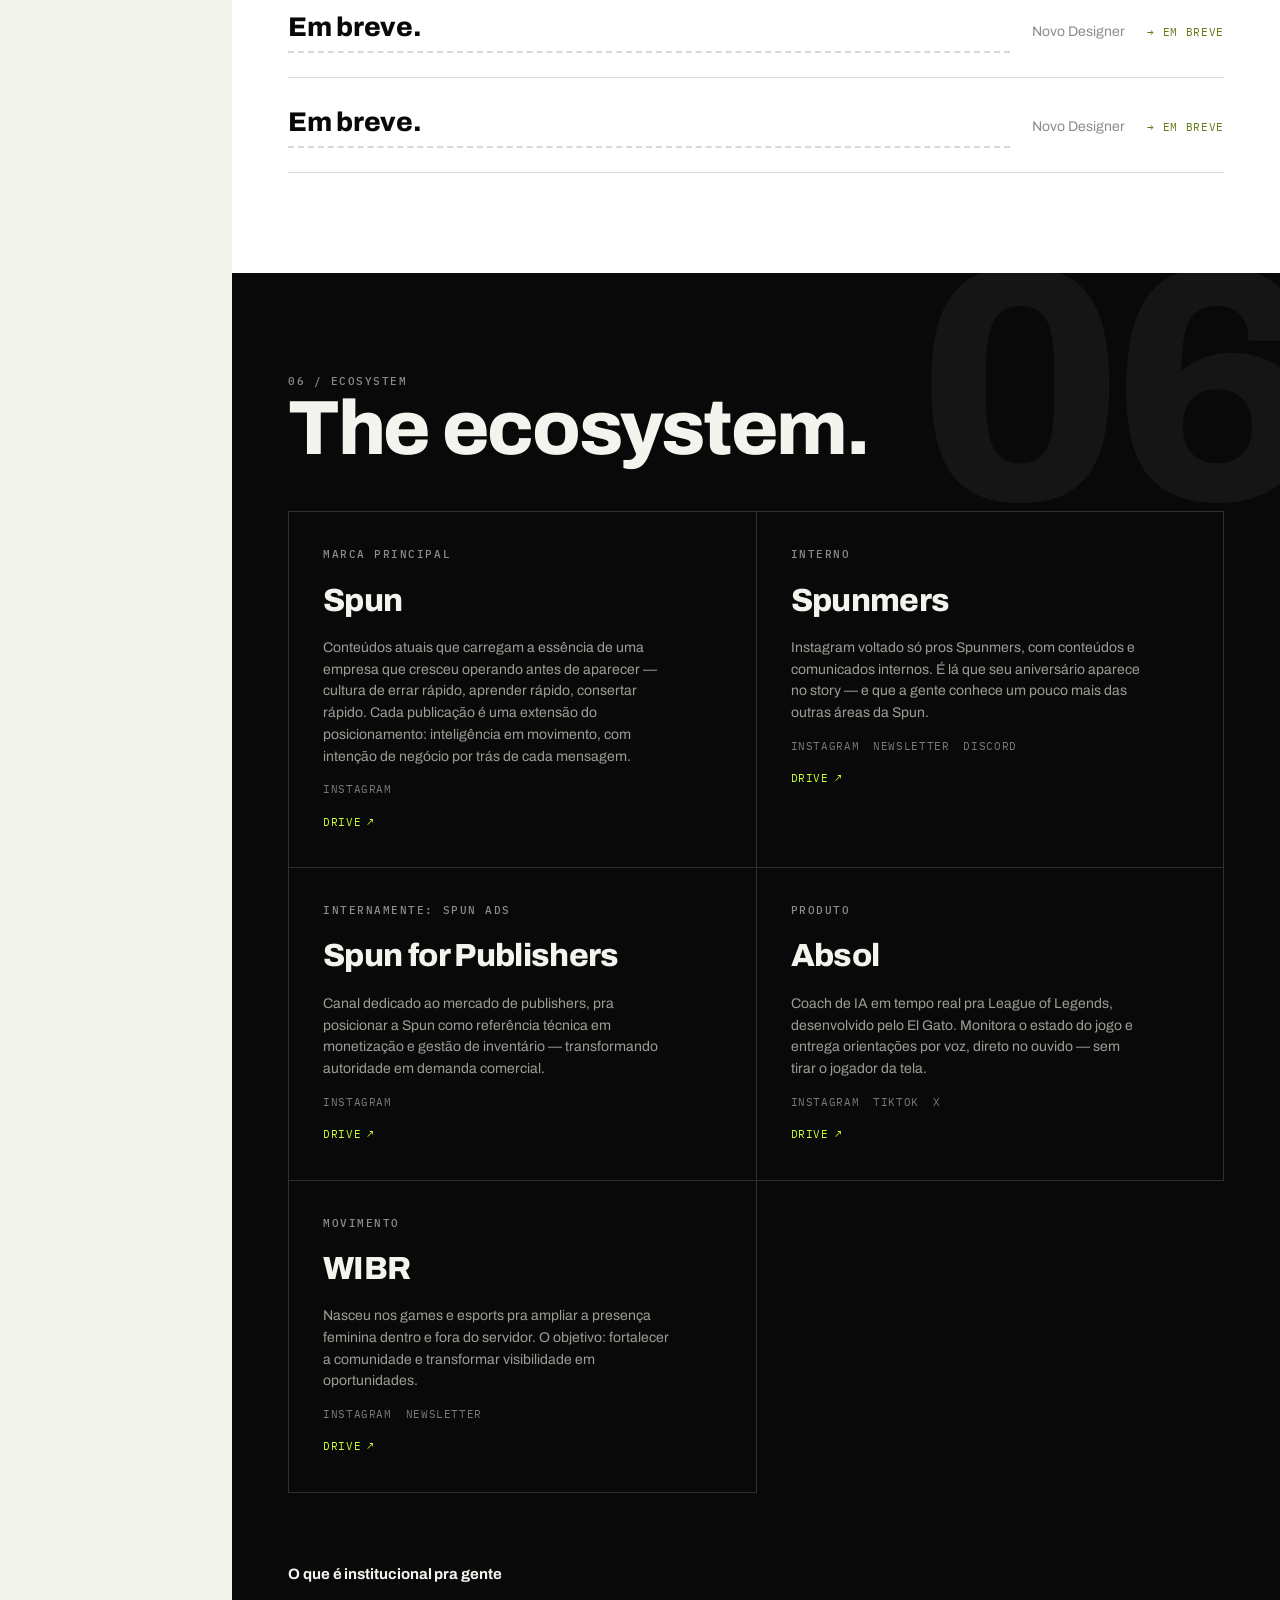
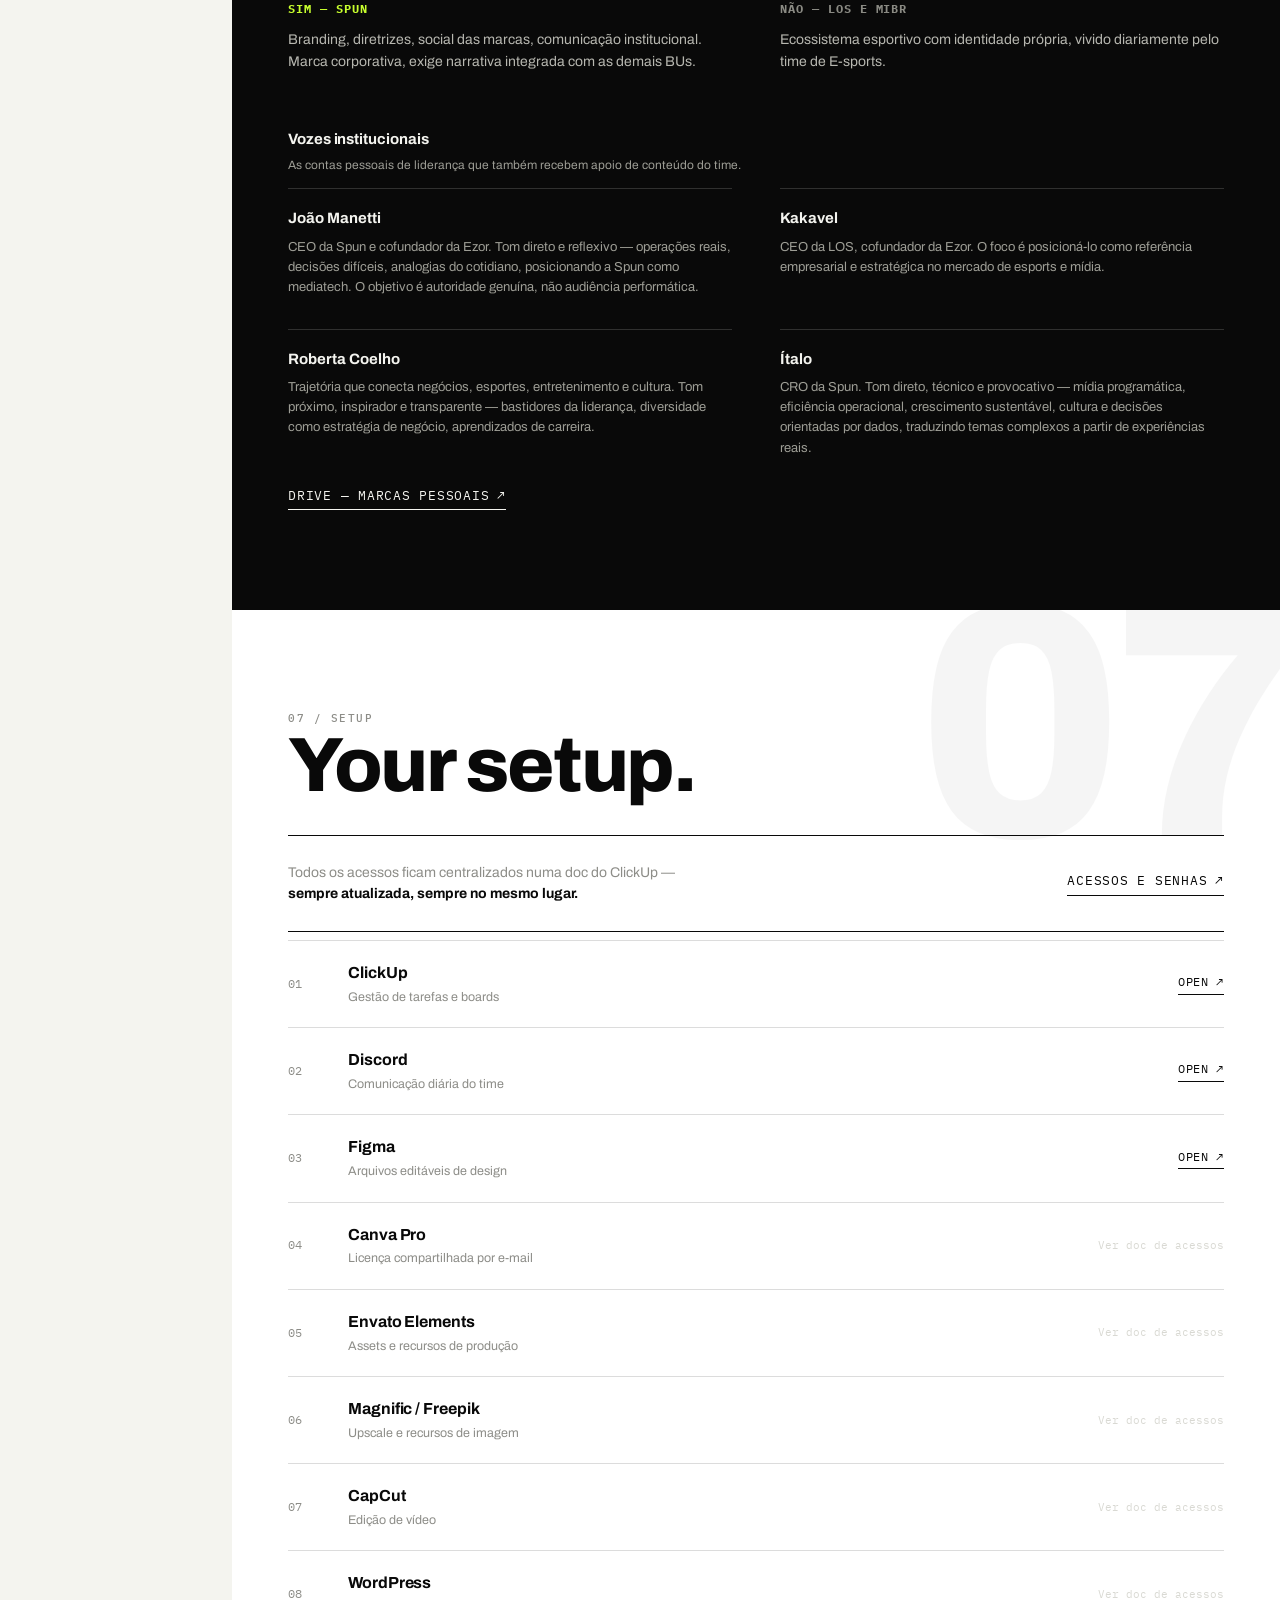
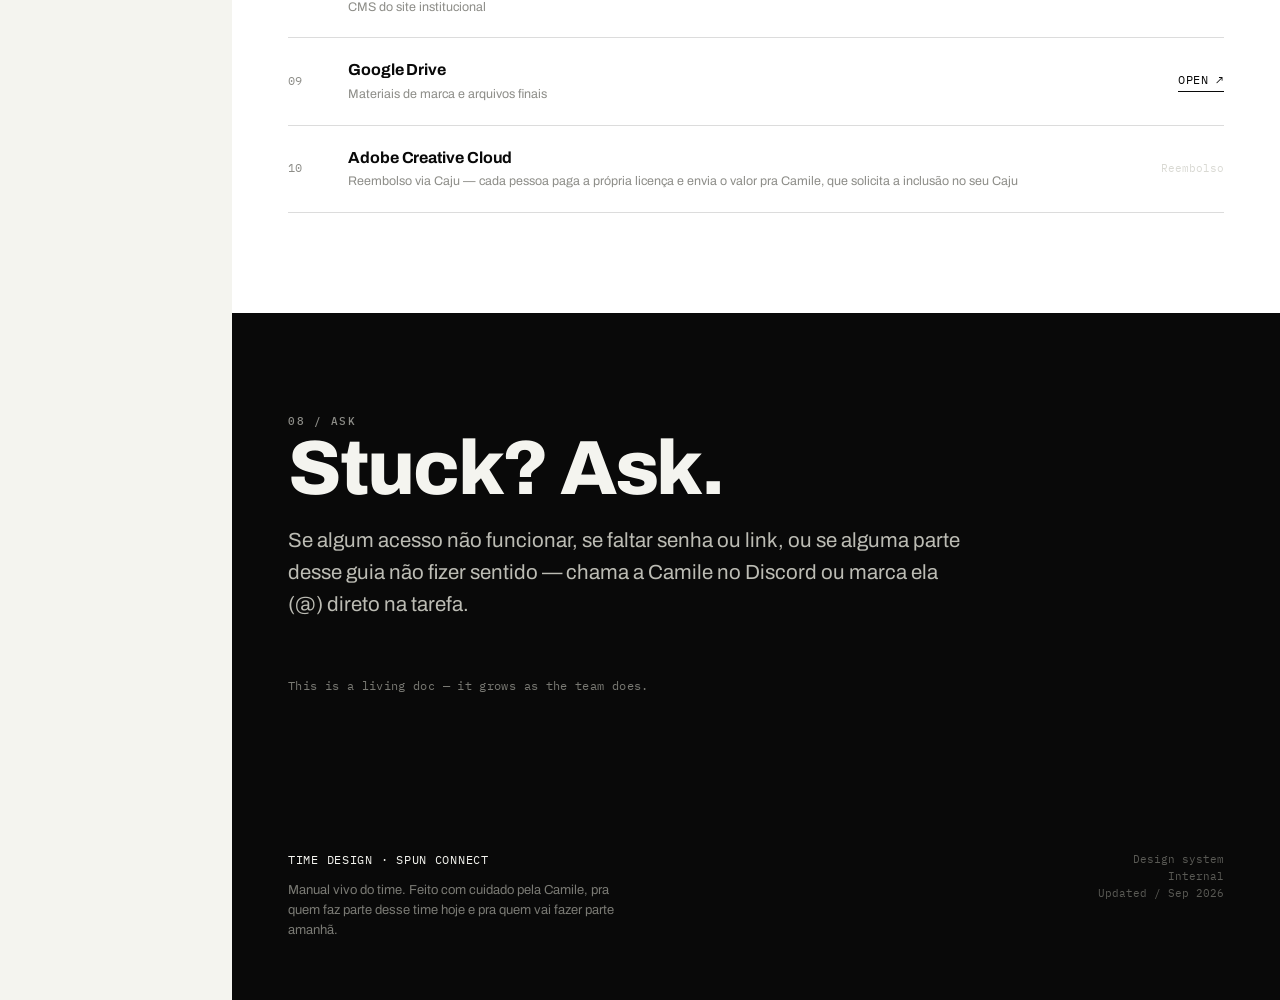
==== commit 460c6d33: "Add files via upload" ====
--- a/index.html
+++ b/index.html
@@ -718,6 +718,11 @@
             <div class="crew-role">Designer Gráfico Júnior</div>
             <div class="crew-tag">→ Design</div>
           </div>
+          <div class="crew-row">
+            <div class="crew-name">Laura Lisboa</div>
+            <div class="crew-role">Editora de Vídeos Pleno</div>
+            <div class="crew-tag">→ Vídeo</div>
+          </div>
           <div class="crew-row soon">
             <div class="crew-name">Em breve.</div>
             <div class="crew-role">Novo Designer</div>
@@ -764,13 +769,6 @@
             <p>Canal dedicado ao mercado de publishers, pra posicionar a Spun como referência técnica em monetização e gestão de inventário — transformando autoridade em demanda comercial.</p>
             <div class="brand-tags"><span>Instagram</span></div>
             <a class="brand-link" href="https://drive.google.com/drive/folders/1XFoK36khMflC3oy9Ln4RQDUfgU1YxfXe?usp=drive_link" target="_blank" rel="noopener">Drive <span class="arrow">↗</span></a>
-          </div>
-          <div class="brand-cell">
-            <div class="label">Internamente: Spun Connect</div>
-            <h3>Spun for Business</h3>
-            <p>Voltado pra marcas e anunciantes que querem alcançar audiências qualificadas dentro do ecossistema proprietário da Spun. É o Instagram da Agência — com servidor próprio.</p>
-            <div class="brand-tags"><span>Instagram</span></div>
-            <a class="brand-link" href="https://drive.google.com/drive/folders/15UUl1a2mxk_CzRDaAXPuvl1DTcdhsp63?usp=drive_link" target="_blank" rel="noopener">Drive <span class="arrow">↗</span></a>
           </div>
           <div class="brand-cell">
             <div class="label">Produto</div>
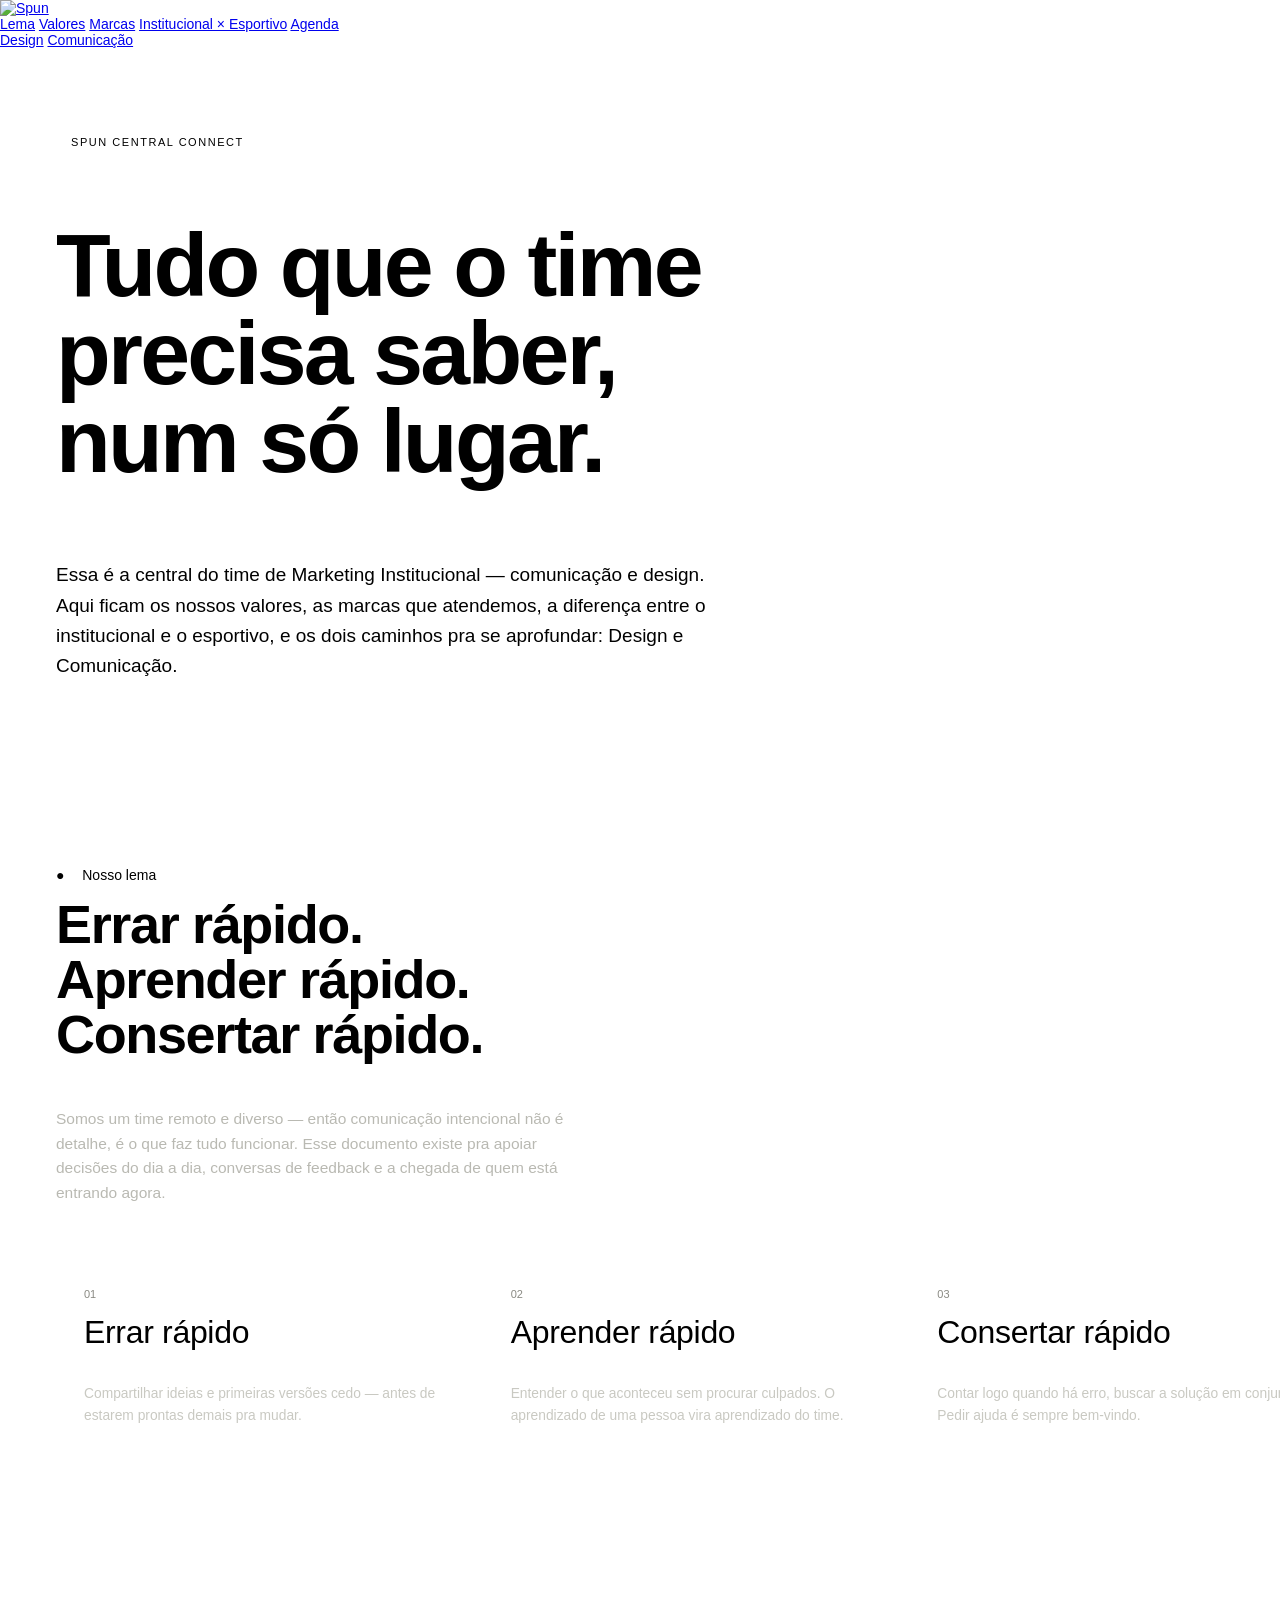
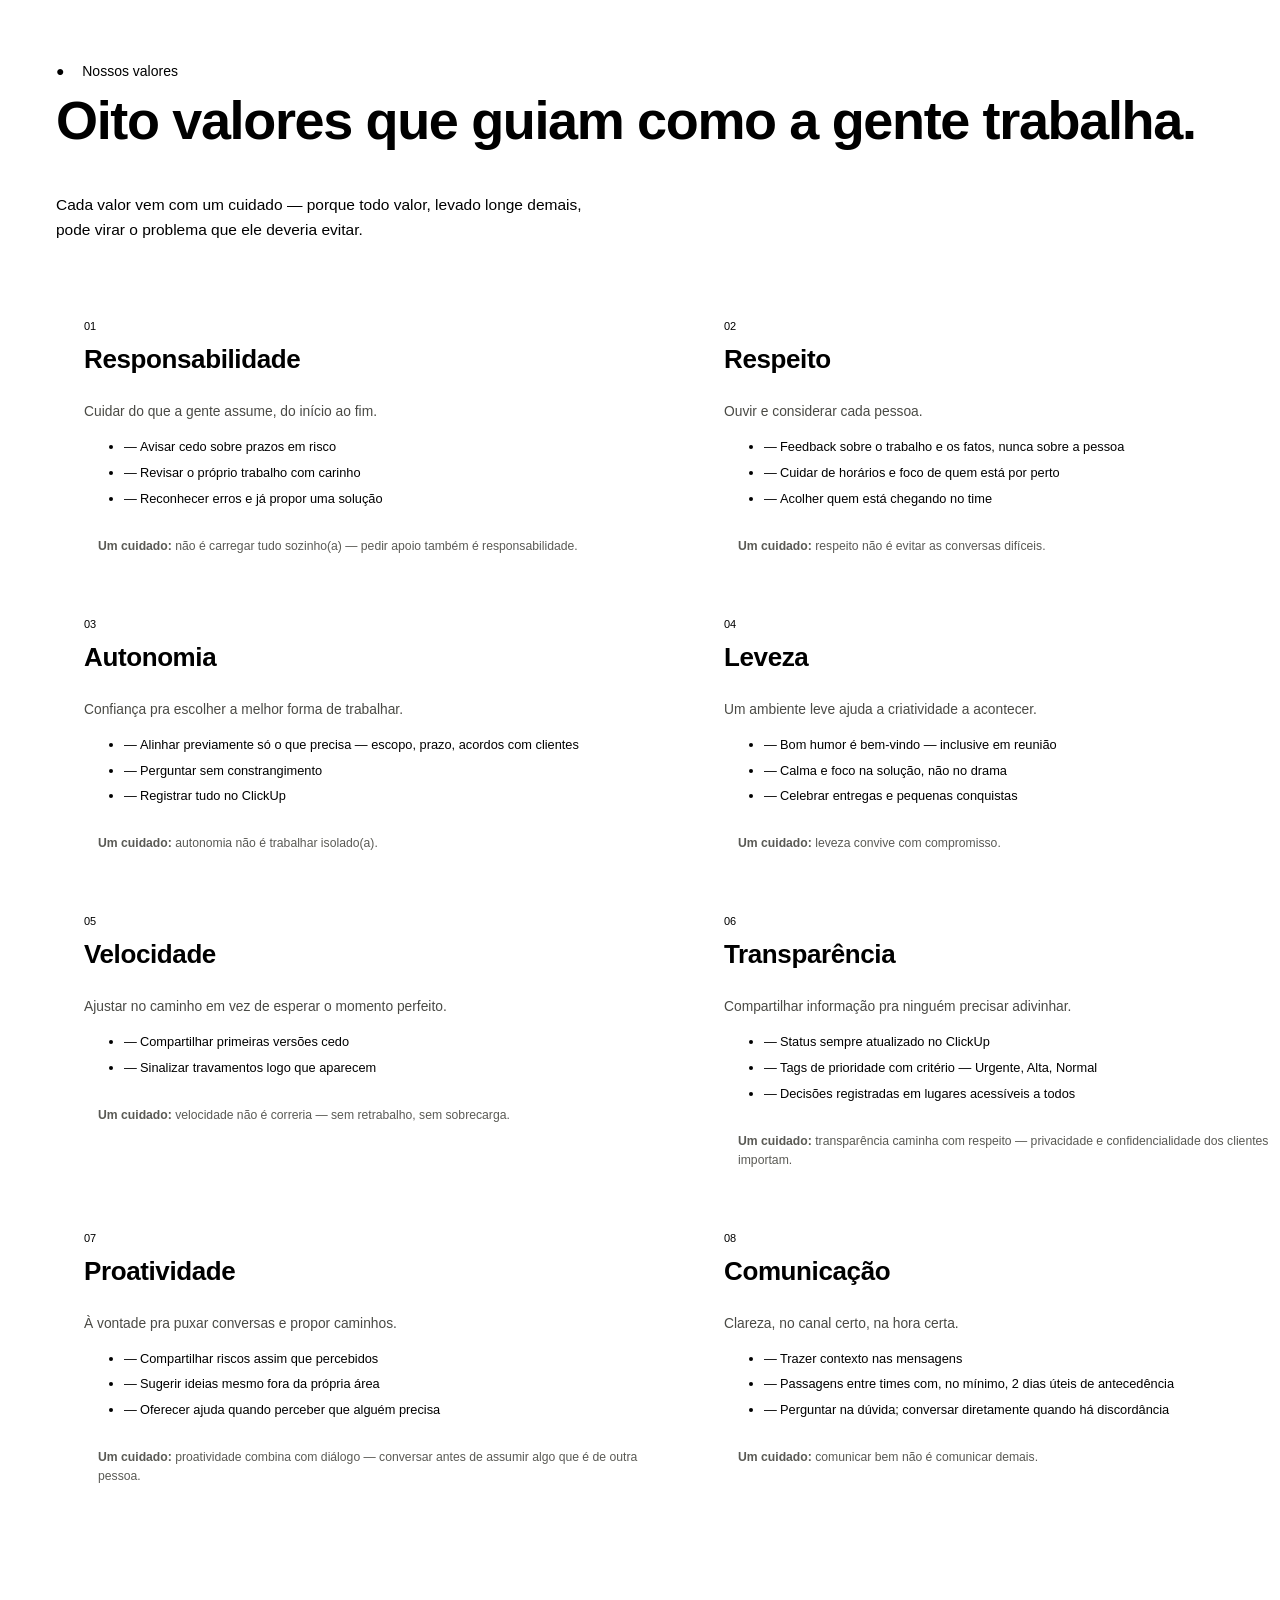
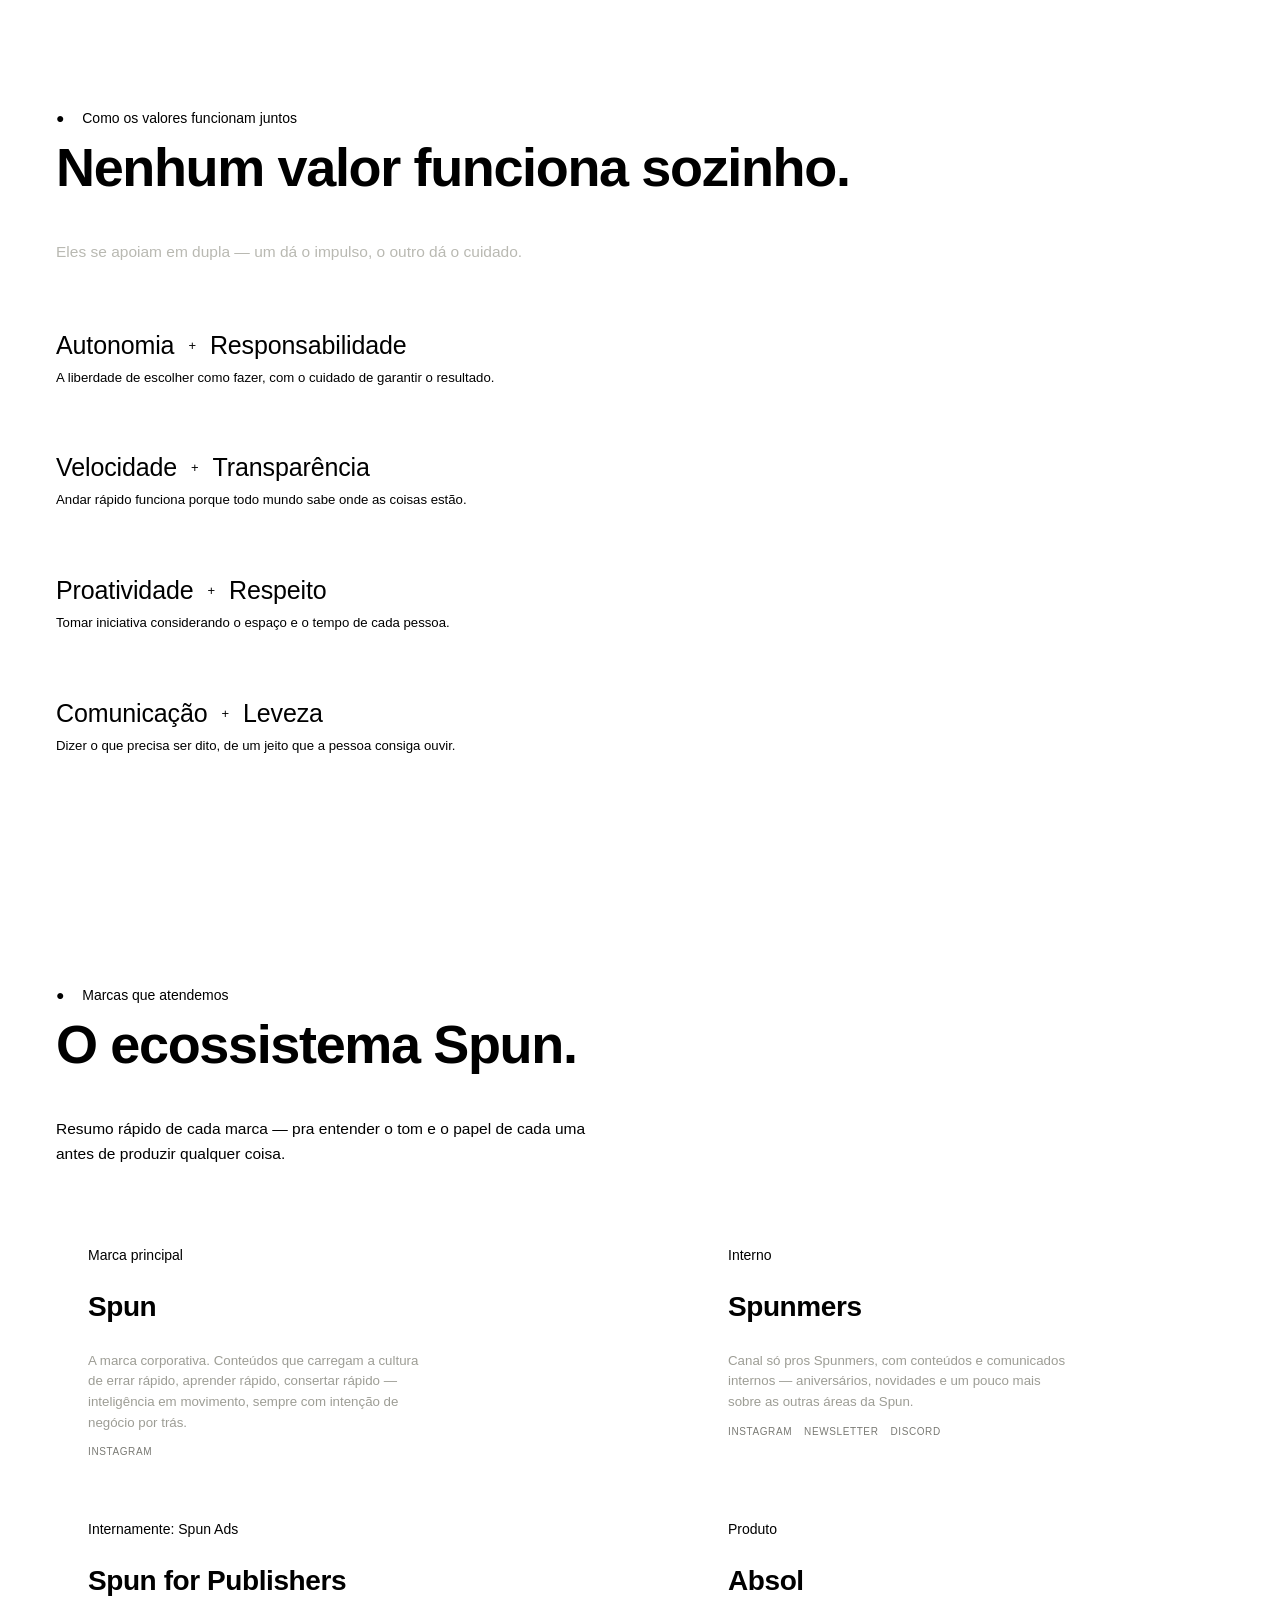
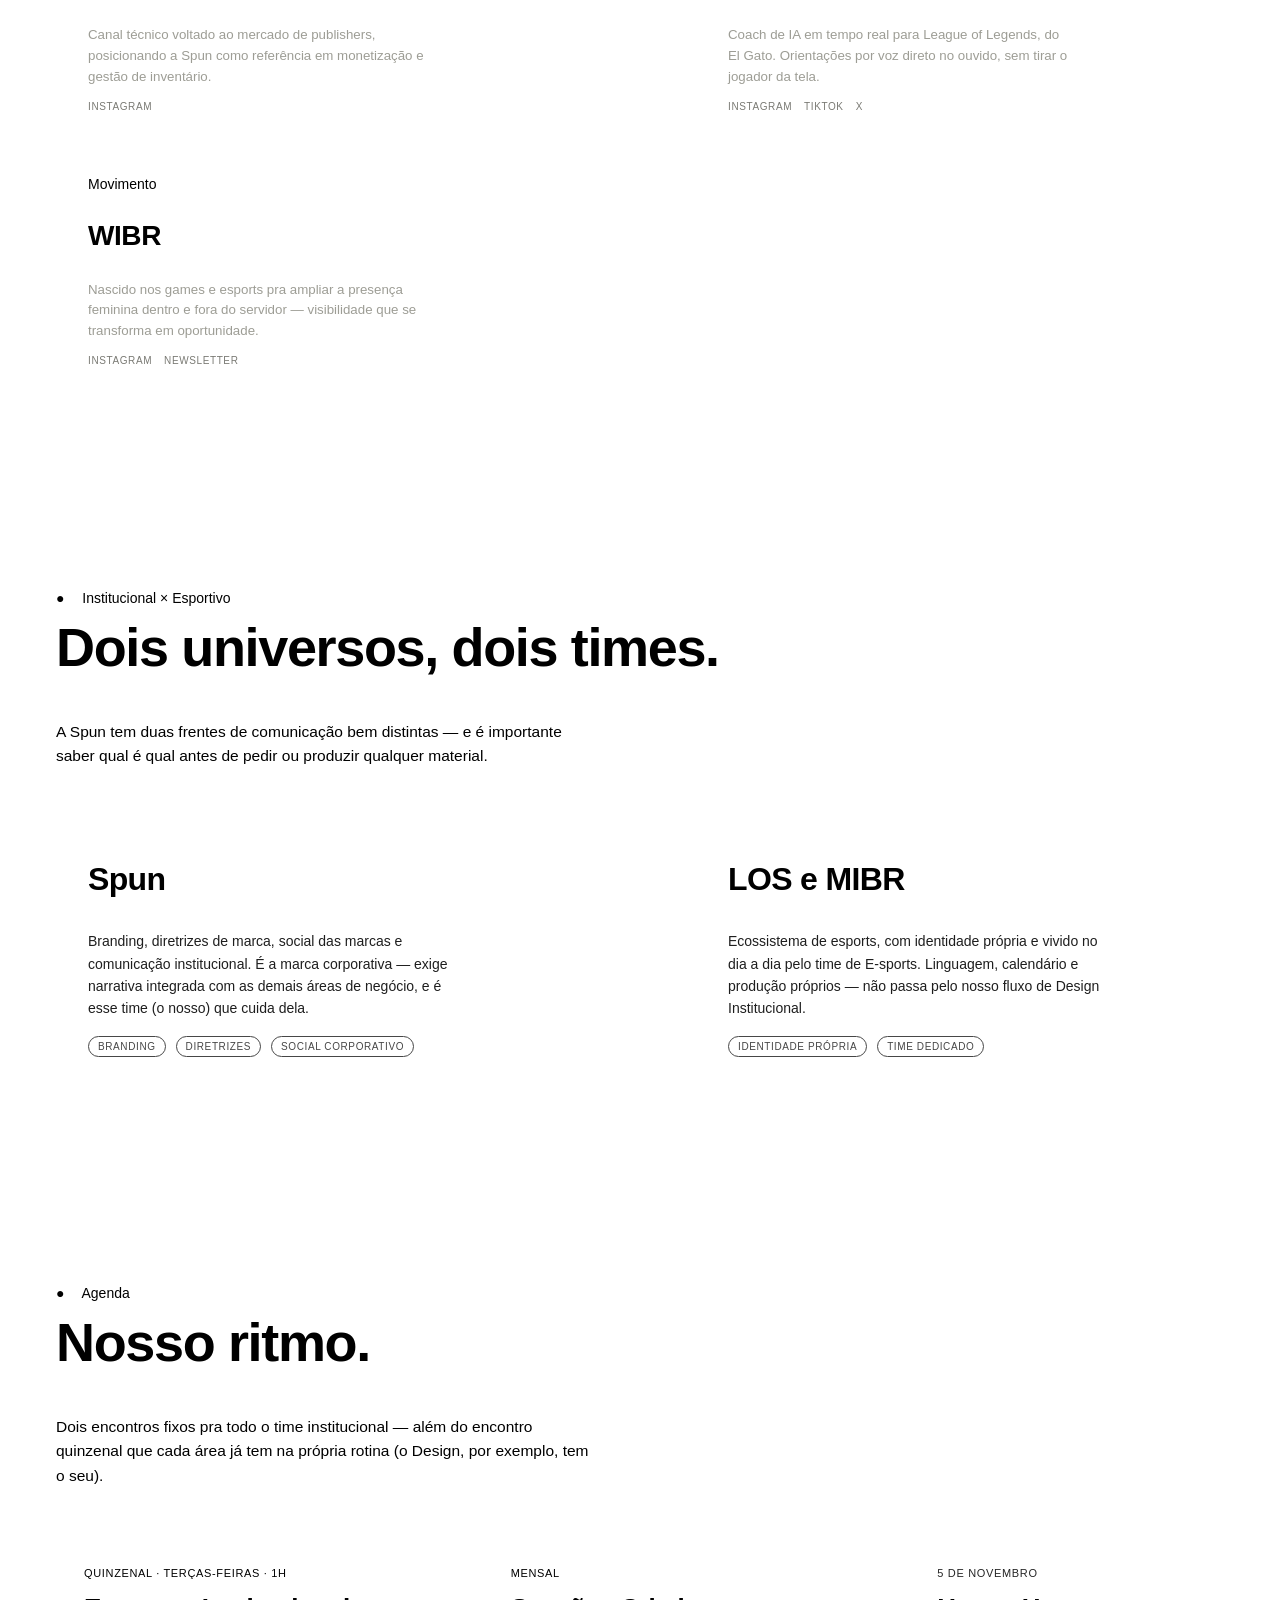
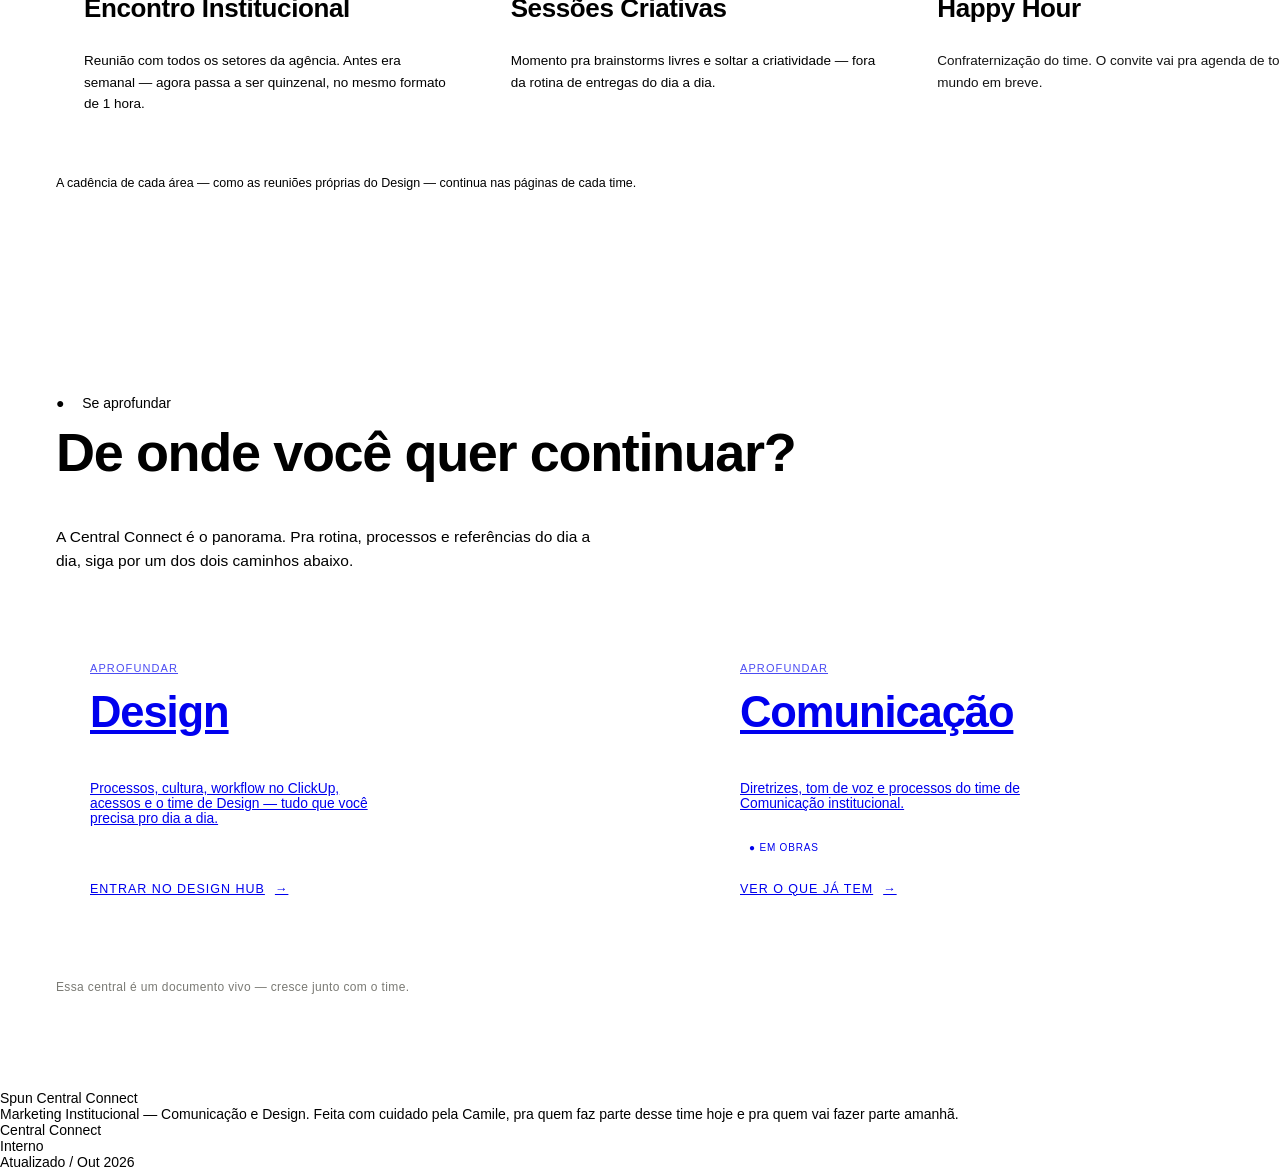
==== commit 41c571fa: "Add files via upload" ====
--- a/index.html
+++ b/index.html
@@ -1,940 +1,437 @@
-<!DOCTYPE html>
-<html lang="pt-BR">
-<head>
-<meta charset="UTF-8">
-<meta name="viewport" content="width=device-width, initial-scale=1.0">
-<title>Design @ Spun</title>
+<!doctype html><html><head><meta charset=utf8><meta name=viewport content="width=device-width,initial-scale=1,viewport-fit=cover"><style>:root{color-scheme:light;box-sizing:border-box;padding-top:env(safe-area-inset-top,0px);padding-bottom:env(safe-area-inset-bottom,0px)}html{scroll-padding-top:env(safe-area-inset-top,0px)}body{margin:0;padding:0;font:14px -apple-system,BlinkMacSystemFont,sans-serif;background:#fff;color:#000}img{max-width:100%}[hidden]:not([hidden=until-found i]){display:none!important}</style></head><body>
+<title>Spun Central Connect</title>
+<link rel="stylesheet" href="assets/css/brand.css">
 <style>
-  @import url('https://fonts.googleapis.com/css2?family=Archivo:ital,wght@0,400;0,500;0,600;0,700;0,800;0,900;1,600&family=IBM+Plex+Mono:wght@400;500;600&display=swap');
-
-  :root{
-    --black:#090909;
-    --offwhite:#F4F4EF;
-    --white:#FFFFFF;
-    --gray:#8D8D88;
-    --light-gray:#D9D9D3;
-    --acid:#C8FF2E;
-    --line:rgba(9,9,9,0.14);
-    --line-on-black:rgba(244,244,239,0.16);
-    --f-display:'Archivo',Helvetica,Arial,sans-serif;
-    --f-mono:'IBM Plex Mono','Space Mono',monospace;
-    --maxw:1180px;
+  section{width:100%;padding:96px 56px;position:relative;overflow:hidden;}
+  .inner{max-width:var(--maxw);margin:0 auto;position:relative;z-index:2;}
+  section.alt{background:var(--white);}
+  section.on-ink{background:var(--ink);color:var(--bg);}
+
+  /* ---------- hero ---------- */
+  .hero{padding:88px 56px 70px;}
+  .hero-inner{max-width:900px;}
+  .hero .kicker{font-family:var(--f-mono);font-size:11px;letter-spacing:0.14em;text-transform:uppercase;color:var(--purple);display:flex;align-items:center;gap:8px;margin-bottom:26px;}
+  .hero .kicker .dot{width:7px;height:7px;border-radius:50%;background:var(--purple);}
+  .h-hero{font-weight:900;font-size:clamp(42px,7vw,96px);line-height:0.98;letter-spacing:-0.03em;}
+  .hero .lede{margin-top:26px;font-size:clamp(16px,1.5vw,19px);color:var(--ink-soft);line-height:1.6;max-width:62ch;}
+  .hero-logo-mark{position:absolute;right:-60px;top:-40px;width:340px;opacity:0.05;z-index:1;pointer-events:none;}
+  @media(max-width:760px){.hero-logo-mark{display:none;}}
+
+  /* ---------- section heading pattern ---------- */
+  .sec-label{display:flex;align-items:center;gap:10px;}
+  .sec-head{margin-top:14px;font-weight:900;font-size:clamp(30px,4.6vw,54px);line-height:1.02;letter-spacing:-0.025em;}
+  .sec-sub{margin-top:14px;font-size:15.5px;color:var(--gray);max-width:62ch;line-height:1.6;}
+  .on-ink .sec-sub{color:#b9b9b2;}
+
+  /* ---------- lema ---------- */
+  .lema-trip{margin-top:52px;display:grid;grid-template-columns:repeat(3,1fr);gap:0;border-top:1px solid var(--line-on-dark);border-left:1px solid var(--line-on-dark);}
+  @media(max-width:860px){.lema-trip{grid-template-columns:1fr;}}
+  .lema-cell{border-right:1px solid var(--line-on-dark);border-bottom:1px solid var(--line-on-dark);padding:30px 28px;}
+  .lema-cell .lnum{font-family:var(--f-mono);font-size:11px;color:#8a8a83;}
+  .lema-cell h3{margin-top:14px;font-family:var(--f-accent);font-weight:400;font-size:clamp(24px,2.6vw,32px);letter-spacing:-0.01em;color:var(--green);}
+  .lema-cell p{margin-top:12px;font-size:13.8px;color:#c9c9c2;line-height:1.6;}
+  .lema-statement{margin-top:28px;font-family:var(--f-accent);font-weight:400;font-size:clamp(20px,2.4vw,28px);line-height:1.3;color:var(--bg);max-width:60ch;}
+  .lema-statement b{color:var(--green);}
+
+  /* ---------- valores grid ---------- */
+  .valores-grid{margin-top:48px;display:grid;grid-template-columns:repeat(2,1fr);gap:0;border-top:1px solid var(--line);border-left:1px solid var(--line);}
+  @media(max-width:760px){.valores-grid{grid-template-columns:1fr;}}
+  .valor-card{border-right:1px solid var(--line);border-bottom:1px solid var(--line);padding:30px 28px;transition:background .2s ease;}
+  .valor-card:hover{background:var(--white);}
+  .valor-card .vnum{font-family:var(--f-mono);font-size:11px;color:var(--gray);}
+  .valor-card h3{margin-top:12px;font-weight:800;font-size:clamp(20px,2.2vw,26px);letter-spacing:-0.015em;}
+  .valor-card .vdesc{margin-top:10px;font-size:13.8px;color:#4a4a45;line-height:1.6;}
+  .valor-card .vbullets{margin-top:14px;}
+  .valor-card .vbullets li{position:relative;padding-left:16px;font-size:12.8px;color:var(--gray);line-height:1.55;margin-top:6px;}
+  .valor-card .vbullets li::before{content:"—";position:absolute;left:0;color:var(--light-gray);}
+  .valor-card .vcare{
+    margin-top:16px;padding:12px 0 2px 14px;border-left:2px solid var(--orange);font-size:12.2px;color:#5a5a55;line-height:1.55;
   }
-  *{box-sizing:border-box;}
-  html{scroll-behavior:smooth;}
-  body{
-    margin:0;background:var(--offwhite);color:var(--black);
-    font-family:var(--f-display);font-size:16px;line-height:1.55;
-    -webkit-font-smoothing:antialiased;
+  .valor-card .vcare b{color:var(--ink);}
+
+  /* ---------- como funcionam juntos ---------- */
+  .pair-row{margin-top:40px;}
+  .pair{display:grid;grid-template-columns:1fr 220px;gap:28px;align-items:center;padding:26px 0;border-bottom:1px solid var(--line);}
+  .pair:first-child{border-top:1px solid var(--line);}
+  @media(max-width:760px){.pair{grid-template-columns:1fr;gap:12px;}}
+  .pair-combo{font-family:var(--f-accent);font-weight:400;font-size:clamp(18px,2.1vw,25px);letter-spacing:-0.005em;display:flex;align-items:center;gap:14px;flex-wrap:wrap;}
+  .pair-combo .plus{font-family:var(--f-mono);font-size:13px;color:var(--light-gray);}
+  .pair-combo .w1{color:var(--purple);}
+  .pair-combo .w2{color:var(--orange);}
+  .pair p{font-size:13.2px;color:var(--gray);line-height:1.55;}
+
+  /* ---------- marcas ---------- */
+  .marcas-grid{margin-top:48px;display:grid;grid-template-columns:1fr 1fr;gap:0;border-top:1px solid var(--line-on-dark);border-left:1px solid var(--line-on-dark);}
+  @media(max-width:760px){.marcas-grid{grid-template-columns:1fr;}}
+  .marca-cell{border-right:1px solid var(--line-on-dark);border-bottom:1px solid var(--line-on-dark);padding:32px;transition:background .2s ease,color .2s ease;}
+  .marca-cell:hover{background:var(--bg);color:var(--ink);}
+  .marca-cell .label{margin-bottom:10px;}
+  .marca-cell:hover .label{color:#6a6a63;}
+  .marca-cell h3{font-weight:800;font-size:clamp(20px,2.3vw,28px);letter-spacing:-0.015em;}
+  .marca-cell p{margin-top:10px;font-size:13.3px;color:#9d9d95;max-width:46ch;line-height:1.55;}
+  .marca-cell:hover p{color:#4a4a45;}
+  .marca-tags{margin-top:12px;display:flex;gap:12px;flex-wrap:wrap;}
+  .marca-tags span{font-family:var(--f-mono);font-size:10px;letter-spacing:0.06em;text-transform:uppercase;color:#7a7a74;}
+  .marca-cell:hover .marca-tags span{color:#8a8a83;}
+
+  /* ---------- institucional x esportivo ---------- */
+  .split-cols{margin-top:44px;display:grid;grid-template-columns:1fr 1fr;gap:0;border-radius:4px;overflow:hidden;}
+  @media(max-width:760px){.split-cols{grid-template-columns:1fr;}}
+  .split-col{padding:36px 32px;}
+  .split-col.institucional{background:var(--purple);color:var(--bg);}
+  .split-col.esportivo{background:var(--ink);color:var(--bg);}
+  .split-col .scaption{font-family:var(--f-mono);font-size:11px;letter-spacing:0.1em;text-transform:uppercase;opacity:0.72;}
+  .split-col h3{margin-top:12px;font-weight:800;font-size:clamp(22px,2.6vw,32px);letter-spacing:-0.02em;}
+  .split-col p{margin-top:14px;font-size:14px;line-height:1.6;opacity:0.88;max-width:48ch;}
+  .split-col .stags{margin-top:16px;display:flex;gap:10px;flex-wrap:wrap;}
+  .split-col .stags span{font-family:var(--f-mono);font-size:10px;letter-spacing:0.06em;text-transform:uppercase;opacity:0.72;border:1px solid currentColor;padding:4px 9px;border-radius:999px;}
+
+  /* ---------- aprofundar / CTA buttons ---------- */
+  .deep-grid{margin-top:48px;display:grid;grid-template-columns:1fr 1fr;gap:20px;}
+  @media(max-width:760px){.deep-grid{grid-template-columns:1fr;}}
+  .deep-card{
+    padding:40px 34px;border:1.5px solid var(--ink);border-radius:6px;transition:transform .2s ease,box-shadow .2s ease;
+    display:flex;flex-direction:column;justify-content:space-between;min-height:220px;
   }
-  h1,h2,h3,h4{font-family:var(--f-display);margin:0;color:inherit;}
-  a{color:inherit;text-decoration:none;}
-  p{margin:0;}
-  ul,ol{margin:0;padding:0;list-style:none;}
-  img{max-width:100%;display:block;}
-  ::selection{background:var(--acid);color:var(--black);}
-
-  @media (prefers-reduced-motion: reduce){
-    *{animation:none !important;transition:none !important;}
+  .deep-card:hover{transform:translateY(-4px);box-shadow:0 14px 34px rgba(34,34,34,0.12);}
+  .deep-card.design{background:var(--green);}
+  .deep-card.comms{background:var(--bg);}
+  .deep-card .dc-top .dc-label{font-family:var(--f-mono);font-size:11px;letter-spacing:0.1em;text-transform:uppercase;opacity:0.7;}
+  .deep-card h3{margin-top:14px;font-weight:900;font-size:clamp(28px,3.4vw,44px);letter-spacing:-0.025em;}
+  .deep-card p{margin-top:10px;font-size:13.8px;color:var(--ink-soft);max-width:38ch;}
+  .deep-card .dc-go{
+    margin-top:26px;display:inline-flex;align-items:center;gap:10px;font-family:var(--f-mono);
+    font-size:12.5px;letter-spacing:0.08em;text-transform:uppercase;border-bottom:1.5px solid var(--ink);padding-bottom:4px;align-self:flex-start;
   }
-
-  /* ---------- primitives ---------- */
-  .mono{font-family:var(--f-mono);}
-  .label{
-    font-family:var(--f-mono);font-size:11px;font-weight:500;letter-spacing:0.14em;
-    text-transform:uppercase;color:var(--gray);
-  }
-  .label.on-black{color:var(--gray);}
-  .label .acid{color:var(--acid);}
-  .h-hero{
-    font-weight:800;font-size:clamp(52px,8.4vw,124px);line-height:0.96;letter-spacing:-0.035em;
-  }
-  .h2{font-weight:800;font-size:clamp(38px,6vw,78px);line-height:1.01;letter-spacing:-0.03em;}
-  .h3{font-weight:700;font-size:clamp(22px,2.6vw,30px);letter-spacing:-0.015em;}
-  .lede{font-size:clamp(17px,1.6vw,21px);color:var(--gray);line-height:1.55;max-width:56ch;}
-  .body-txt{font-size:15.5px;color:#3a3a37;line-height:1.65;}
-  .on-black .body-txt{color:#c9c9c2;}
-  .on-black .gray-txt{color:#9d9d95;}
-  .gray-txt{color:var(--gray);}
-
-  .arrow{display:inline-block;transition:transform .25s cubic-bezier(.2,.8,.2,1);}
-  a:hover .arrow, .hoverlink:hover .arrow{transform:translateX(5px);}
-
-  .rule{border:none;border-top:1px solid var(--line);margin:0;}
-  .on-black .rule, .rule.on-black{border-top-color:var(--line-on-black);}
-
-  #progress{
-    position:fixed;top:0;left:0;height:2px;background:var(--acid);
-    width:0%;z-index:200;transition:width .1s linear;
-  }
-
-  /* ---------- app shell ---------- */
-  .app{display:flex;min-height:100vh;}
-
-  .sidebar{
-    width:232px;flex-shrink:0;position:sticky;top:0;height:100vh;overflow-y:auto;
-    background:var(--black);color:var(--offwhite);
-    padding:26px 24px 30px;
-  }
-  .sidebar::-webkit-scrollbar{width:5px;}
-  .sidebar::-webkit-scrollbar-thumb{background:#2a2a2a;}
-
-  .side-logo{display:block;width:96px;margin-bottom:16px;}
-  .side-logo img{width:100%;height:auto;}
-  .side-tag{font-family:var(--f-mono);font-size:10px;letter-spacing:0.1em;text-transform:uppercase;color:#6d6d68;margin-bottom:30px;}
-
-  .side-nav a{
-    display:flex;align-items:center;gap:10px;
-    font-family:var(--f-mono);font-size:12px;letter-spacing:0.05em;text-transform:uppercase;
-    color:#6d6d68;padding:9px 0;border-bottom:1px solid #1c1c1c;
-    transition:color .18s ease,padding-left .18s ease;cursor:pointer;
-  }
-  .side-nav a .dot{
-    width:5px;height:5px;border-radius:50%;background:transparent;flex-shrink:0;transition:background .18s ease;
-  }
-  .side-nav a:hover{color:var(--offwhite);}
-  .side-nav a.active{color:var(--offwhite);padding-left:4px;}
-  .side-nav a.active .dot{background:var(--acid);}
-
-  .side-foot{margin-top:26px;font-family:var(--f-mono);font-size:10px;color:#5a5a55;line-height:1.7;letter-spacing:0.03em;}
-
-  .menu-toggle{
-    display:none;position:fixed;top:16px;left:16px;z-index:220;
-    width:40px;height:40px;border:1px solid var(--black);background:var(--offwhite);
-    color:var(--black);font-family:var(--f-mono);font-size:14px;
-    align-items:center;justify-content:center;cursor:pointer;
-  }
-  .overlay{display:none;position:fixed;inset:0;background:rgba(9,9,9,0.7);z-index:150;}
-
-  main{flex:1;min-width:0;}
-  section{width:100%;padding:100px 56px;position:relative;overflow:hidden;}
-  section.on-black{background:var(--black);color:var(--offwhite);}
-  section.on-white{background:var(--white);}
-  .inner{max-width:var(--maxw);margin:0 auto;position:relative;z-index:2;}
-
-  .bg-num{
-    position:absolute;top:-4vw;right:-2vw;font-weight:800;font-size:26vw;line-height:1;
-    color:var(--black);opacity:0.035;z-index:1;pointer-events:none;letter-spacing:-0.04em;
-  }
-  section.on-black .bg-num{color:var(--offwhite);opacity:0.05;}
-
-  .reveal{opacity:0;transform:translateY(22px);transition:opacity .7s cubic-bezier(.2,.7,.2,1),transform .7s cubic-bezier(.2,.7,.2,1);}
-  .reveal.in-view{opacity:1;transform:translateY(0);}
-
-  /* ---------- hero ---------- */
-  .hero{
-    min-height:94vh;display:flex;flex-direction:column;justify-content:center;
-    background:var(--black);color:var(--offwhite);padding:140px 56px 70px;
-  }
-  .hero-inner{max-width:960px;}
-  .hero .label{margin-bottom:26px;}
-  .hero-lines{overflow:hidden;}
-  .hero-lines span{display:block;transform:translateY(105%);transition:transform .9s cubic-bezier(.16,.9,.2,1);}
-  .hero-lines.on span{transform:translateY(0);}
-  .hero-lines:nth-of-type(1) span{transition-delay:.05s;}
-  .hero .lede{margin-top:30px;color:#bcbcb4;}
-  .hero-meta{
-    margin-top:34px;font-family:var(--f-mono);font-size:11px;letter-spacing:0.14em;
-    text-transform:uppercase;color:#6d6d68;
-  }
-  .hero-sign{margin-top:20px;font-family:var(--f-mono);font-size:12px;color:#8a8a83;}
-  .hero-sign b{color:var(--offwhite);font-weight:500;}
-  .hero-cta{
-    margin-top:56px;display:inline-flex;align-items:center;gap:10px;
-    font-family:var(--f-mono);font-size:13px;letter-spacing:0.08em;text-transform:uppercase;
-    color:var(--offwhite);border-bottom:1px solid var(--offwhite);padding-bottom:6px;
-  }
-  .hero-cta .acid{color:var(--acid);}
-
-  /* ---------- principles ---------- */
-  .principle{
-    display:grid;grid-template-columns:90px 1fr;gap:24px;align-items:start;
-    padding:34px 0;border-bottom:1px solid var(--line);transition:background .2s ease;
-  }
-  .principle:first-of-type{border-top:1px solid var(--line);}
-  .principle:hover{background:rgba(9,9,9,0.025);}
-  .principle .pnum{font-family:var(--f-mono);font-size:14px;color:var(--gray);padding-top:6px;}
-  .principle h3{
-    font-weight:800;font-size:clamp(22px,3.2vw,38px);letter-spacing:-0.02em;
-    transition:transform .3s cubic-bezier(.2,.8,.2,1);display:inline-block;
-  }
-  .principle:hover h3{transform:translateX(10px);}
-  .principle p{margin-top:8px;font-size:15px;color:var(--gray);max-width:44ch;}
-
-  .detail-list{margin-top:16px;}
-  .detail-row{
-    display:grid;grid-template-columns:44px 1fr;gap:16px;padding:16px 0;border-bottom:1px solid var(--line);
-  }
-  .detail-row:first-child{border-top:1px solid var(--line);}
-  .detail-row .dnum{font-family:var(--f-mono);font-size:12px;color:var(--gray);padding-top:2px;}
-  .detail-row strong{display:block;font-size:14.5px;font-weight:700;}
-  .detail-row span{display:block;margin-top:3px;font-size:13.5px;color:var(--gray);}
-
-  /* ---------- routine checklist ---------- */
-  .check-row{
-    display:flex;align-items:center;gap:22px;padding:22px 0;border-bottom:1px solid var(--line);cursor:pointer;
-  }
-  .check-row:first-child{border-top:1px solid var(--line);}
-  .check-box{
-    width:26px;height:26px;border:1.5px solid var(--black);flex-shrink:0;position:relative;transition:background .15s ease;
-  }
-  .check-row.checked .check-box{background:var(--black);}
-  .check-row.checked .check-box::after{
-    content:"";position:absolute;left:7px;top:3px;width:6px;height:13px;
-    border-right:2px solid var(--acid);border-bottom:2px solid var(--acid);transform:rotate(40deg);
-  }
-  .check-num{font-family:var(--f-mono);font-size:11px;color:var(--gray);width:26px;flex-shrink:0;}
-  .check-label{font-family:var(--f-mono);font-size:14px;letter-spacing:0.02em;text-transform:uppercase;flex:1;}
-  .check-row.checked .check-label{color:var(--gray);text-decoration:line-through;}
-  .check-sub{font-size:12.5px;color:var(--gray);margin-left:auto;text-align:right;display:none;}
-  @media(min-width:700px){.check-sub{display:block;}}
-
-  .list-2col{display:grid;grid-template-columns:1fr 1fr;gap:0 48px;}
-  @media(max-width:760px){.list-2col{grid-template-columns:1fr;}}
-
-  /* ---------- communication split ---------- */
-  .split{display:grid;grid-template-columns:1.1fr 1fr;gap:64px;align-items:start;}
-  @media(max-width:900px){.split{grid-template-columns:1fr;gap:40px;}}
-  .split-rules .detail-row strong,.split-rules .detail-row span{color:inherit;}
-  .on-black .detail-row{border-bottom-color:var(--line-on-black);}
-  .on-black .detail-row:first-child{border-top-color:var(--line-on-black);}
-  .on-black .detail-row .dnum{color:#7a7a74;}
-  .on-black .detail-row span{color:#9d9d95;}
-
-  .figure{margin-top:30px;}
-  .figure-frame{
-    border:1px solid var(--black);background:var(--black);padding:10px;display:inline-block;max-width:100%;
-  }
-  .on-black .figure-frame{border-color:var(--line-on-black);}
-  .figure-frame img{border-radius:2px;}
-  .figure-cap{margin-top:10px;font-family:var(--f-mono);font-size:11px;color:var(--gray);letter-spacing:0.02em;}
-  .on-black .figure-cap{color:#8a8a83;}
-
-  .callout{
-    margin-top:28px;padding:18px 0 18px 20px;border-left:2px solid var(--acid);font-size:14px;color:var(--gray);max-width:60ch;
-  }
-  .callout b{color:inherit;font-weight:700;}
-  .on-black .callout{color:#b7b7b0;}
-
-  /* ---------- timeline (meetings) ---------- */
-  .timeline{margin-top:18px;position:relative;padding-left:26px;}
-  .timeline::before{content:"";position:absolute;left:4px;top:6px;bottom:6px;width:1px;background:var(--line-on-black);}
-  .tl-item{position:relative;padding:0 0 34px;}
-  .tl-item:last-child{padding-bottom:0;}
-  .tl-item::before{
-    content:"";position:absolute;left:-26px;top:5px;width:9px;height:9px;border-radius:50%;background:var(--acid);
-  }
-  .tl-cadence{font-family:var(--f-mono);font-size:10.5px;letter-spacing:0.1em;text-transform:uppercase;color:#8a8a83;}
-  .tl-item h4{font-weight:700;font-size:18px;margin-top:6px;}
-  .tl-item p{margin-top:6px;font-size:14px;color:#9d9d95;max-width:58ch;}
-
-  /* ---------- workflow pipeline ---------- */
-  .pipeline-flow{margin-top:36px;display:flex;flex-wrap:wrap;gap:0;}
-  .pf-step{
-    flex:0 1 auto;padding:20px 22px 20px 0;border-bottom:2px solid var(--line);position:relative;
-  }
-  .pf-step .pf-num{font-family:var(--f-mono);font-size:11px;color:var(--gray);}
-  .pf-step .pf-name{
-    font-family:var(--f-mono);font-weight:600;font-size:12.5px;letter-spacing:0.02em;text-transform:uppercase;margin-top:8px;white-space:nowrap;
-  }
-  .pf-step.key{border-bottom-color:var(--acid);}
-  .pf-step.key .pf-name{color:var(--black);}
-  .pf-step.review{border-bottom-color:var(--black);}
-  @media(max-width:760px){.pf-step .pf-name{font-size:11px;letter-spacing:0;} .pf-step{padding-right:14px;}}
-  .pf-note{margin-top:20px;font-size:13px;color:var(--gray);max-width:66ch;}
-  .pf-note b{color:var(--black);}
-
-  .two-col-figs{display:grid;grid-template-columns:1fr 1fr;gap:40px;margin-top:32px;}
-  @media(max-width:760px){.two-col-figs{grid-template-columns:1fr;}}
-  .fig-block .label{margin-bottom:10px;}
-
-  .cta-row{margin-top:30px;display:flex;gap:32px;flex-wrap:wrap;}
-  .cta-link{
-    font-family:var(--f-mono);font-size:12.5px;letter-spacing:0.06em;text-transform:uppercase;
-    border-bottom:1px solid var(--black);padding-bottom:4px;display:inline-flex;align-items:center;gap:8px;
-  }
-  .on-black .cta-link{border-bottom-color:var(--offwhite);}
-
-  /* ---------- demand tabs ---------- */
-  .demand-tabs{display:flex;gap:36px;margin-top:36px;border-bottom:1px solid var(--line);}
-  .dtab-btn{
-    font-family:var(--f-mono);font-size:13px;letter-spacing:0.06em;text-transform:uppercase;
-    color:var(--gray);padding-bottom:16px;border-bottom:2px solid transparent;margin-bottom:-1px;
-    cursor:pointer;transition:color .18s ease,border-color .18s ease;
-  }
-  .dtab-btn:hover{color:var(--black);}
-  .dtab-btn.active{color:var(--black);border-bottom-color:var(--black);}
-  .demand-empty{margin-top:30px;font-family:var(--f-mono);font-size:12.5px;color:var(--gray);letter-spacing:0.02em;}
-  .demand-empty.hidden{display:none;}
-  .demand-panel{display:none;margin-top:34px;}
-  .demand-panel.active{display:block;}
-
-  .steplist{margin-top:8px;}
-  .step-row{display:grid;grid-template-columns:40px 1fr;gap:16px;padding:18px 0;border-bottom:1px solid var(--line);}
-  .step-row:first-child{border-top:1px solid var(--line);}
-  .step-row .snum{font-family:var(--f-mono);font-size:12px;color:var(--gray);padding-top:2px;}
-  .step-row p{font-size:14.5px;color:#3a3a37;}
-  .step-row strong{color:var(--black);}
-
-  h4.sub{font-weight:700;font-size:15px;margin:34px 0 4px;letter-spacing:-0.005em;}
-  h4.sub:first-child{margin-top:0;}
-  p.sub-lede{font-size:13.5px;color:var(--gray);margin-bottom:2px;}
-
-  /* ---------- crew directory ---------- */
-  .crew-row{
-    display:grid;grid-template-columns:1fr auto auto;gap:22px;align-items:baseline;
-    padding:24px 0;border-bottom:1px solid var(--line);transition:padding-left .2s ease;
-  }
-  .crew-row:first-child{border-top:1px solid var(--line);}
-  .crew-row:hover{padding-left:8px;}
-  .crew-row.lead .crew-name{color:var(--black);}
-  .crew-name{font-weight:800;font-size:clamp(19px,2.4vw,27px);letter-spacing:-0.01em;}
-  .crew-role{font-size:14px;color:var(--gray);white-space:nowrap;}
-  .crew-tag{font-family:var(--f-mono);font-size:11px;letter-spacing:0.06em;text-transform:uppercase;color:var(--acid-dark,#5f7a12);white-space:nowrap;}
-  @media(max-width:640px){.crew-row{grid-template-columns:1fr;gap:4px;}.crew-tag{order:3;}}
-  .crew-row.soon .crew-name{border-bottom:2px dashed var(--light-gray);padding-bottom:2px;}
-  .crew-foot{margin-top:18px;font-family:var(--f-mono);font-size:11px;color:var(--gray);}
-
-  /* ---------- ecosystem grid ---------- */
-  .brand-grid{display:grid;grid-template-columns:1fr 1fr;border-top:1px solid var(--line-on-black);border-left:1px solid var(--line-on-black);}
-  @media(max-width:760px){.brand-grid{grid-template-columns:1fr;}}
-  .brand-cell{
-    border-right:1px solid var(--line-on-black);border-bottom:1px solid var(--line-on-black);
-    padding:34px;transition:background .2s ease,color .2s ease;cursor:default;
-  }
-  .brand-cell:hover{background:var(--offwhite);color:var(--black);}
-  .brand-cell .label{margin-bottom:12px;}
-  .brand-cell:hover .label{color:#6a6a63;}
-  .brand-cell h3{font-weight:800;font-size:clamp(22px,2.6vw,32px);letter-spacing:-0.02em;}
-  .brand-cell p{margin-top:12px;font-size:14px;color:#9d9d95;max-width:44ch;}
-  .brand-cell:hover p{color:#4a4a45;}
-  .brand-tags{margin-top:14px;display:flex;gap:14px;flex-wrap:wrap;}
-  .brand-tags span{font-family:var(--f-mono);font-size:10.5px;letter-spacing:0.06em;text-transform:uppercase;color:#7a7a74;}
-  .brand-cell:hover .brand-tags span{color:#8a8a83;}
-  .brand-link{margin-top:16px;display:inline-flex;align-items:center;gap:6px;font-family:var(--f-mono);font-size:10.5px;letter-spacing:0.06em;text-transform:uppercase;color:var(--acid);text-decoration:none;}
-  .brand-cell:hover .brand-link{color:var(--black);}
-
-  .scope-cols{display:grid;grid-template-columns:1fr 1fr;gap:48px;margin-top:14px;}
-  @media(max-width:700px){.scope-cols{grid-template-columns:1fr;}}
-  .scope-cols h4{font-family:var(--f-mono);font-size:12px;letter-spacing:0.08em;text-transform:uppercase;margin-bottom:10px;}
-  .scope-cols .yes h4{color:var(--acid);}
-  .scope-cols .no h4{color:#8a8a83;}
-  .scope-cols p{font-size:14px;color:#b7b7b0;}
-
-  .voices-cols{display:grid;grid-template-columns:1fr 1fr;gap:32px 48px;margin-top:14px;}
-  @media(max-width:700px){.voices-cols{grid-template-columns:1fr;}}
-  .voice-item{padding-top:18px;border-top:1px solid var(--line-on-black);}
-  .voice-item h4{font-weight:700;font-size:15px;}
-  .voice-item p{margin-top:6px;font-size:13px;color:#9d9d95;}
-
-  /* ---------- setup index ---------- */
-  .index-row{
-    display:grid;grid-template-columns:44px 1fr auto;gap:16px;align-items:center;
-    padding:20px 0;border-bottom:1px solid var(--line);
-  }
-  .index-row:first-child{border-top:1px solid var(--line);}
-  .index-row .inum{font-family:var(--f-mono);font-size:12px;color:var(--gray);}
-  .index-row .iname{font-weight:700;font-size:16px;letter-spacing:-0.005em;}
-  .index-row .idesc{font-size:12.5px;color:var(--gray);margin-top:2px;}
-  .index-row .iopen{
-    font-family:var(--f-mono);font-size:11.5px;letter-spacing:0.06em;text-transform:uppercase;
-    border-bottom:1px solid var(--black);padding-bottom:3px;white-space:nowrap;
-  }
-  .index-row .imuted{font-family:var(--f-mono);font-size:11px;color:var(--light-gray);white-space:nowrap;}
-
-  .setup-cta{
-    margin-top:30px;padding:26px 0;border-top:1px solid var(--black);border-bottom:1px solid var(--black);
-    display:flex;flex-wrap:wrap;align-items:center;justify-content:space-between;gap:16px;
-  }
-  .setup-cta .txt{max-width:50ch;font-size:14px;color:var(--gray);}
-  .setup-cta .txt b{color:var(--black);}
-
-  /* ---------- ask / closing ---------- */
-  .closing-line{margin-top:56px;font-family:var(--f-mono);font-size:12px;color:#7a7a74;letter-spacing:0.03em;}
-
-  footer{background:var(--black);color:#8a8a83;padding:56px 56px 60px;}
-  footer .finner{max-width:var(--maxw);margin:0 auto;display:flex;justify-content:space-between;flex-wrap:wrap;gap:20px;}
-  footer .ftitle{font-family:var(--f-mono);font-size:12px;letter-spacing:0.06em;text-transform:uppercase;color:var(--offwhite);}
-  footer .fnote{font-size:13px;color:#7a7a74;max-width:50ch;margin-top:10px;}
-  footer .fmeta{font-family:var(--f-mono);font-size:11px;color:#5a5a55;text-align:right;}
-
-  .back-to-top{
-    position:fixed;bottom:24px;right:24px;z-index:120;
-    width:42px;height:42px;border:1px solid var(--black);background:var(--offwhite);color:var(--black);
-    font-family:var(--f-mono);font-size:15px;cursor:pointer;
-    opacity:0;pointer-events:none;transition:opacity .2s ease,transform .2s ease;
-  }
-  .back-to-top.show{opacity:1;pointer-events:auto;}
-  .back-to-top:hover{transform:translateY(-3px);background:var(--black);color:var(--acid);border-color:var(--black);}
-
-  @media(max-width:900px){
-    .sidebar{position:fixed;left:0;top:0;z-index:190;transform:translateX(-100%);transition:transform .25s ease;width:78vw;max-width:300px;}
-    .sidebar.open{transform:translateX(0);}
-    .menu-toggle{display:flex;}
-    .overlay.show{display:block;}
-    section{padding:76px 24px;}
-    .hero{padding:96px 24px 56px;}
-    footer{padding:44px 24px 48px;}
-    footer .finner{flex-direction:column;}
-    footer .fmeta{text-align:left;}
-  }
+  .badge-obras{display:inline-flex;align-items:center;gap:6px;font-family:var(--f-mono);font-size:10px;letter-spacing:0.08em;text-transform:uppercase;color:var(--orange);border:1px solid var(--orange);padding:3px 9px;border-radius:999px;margin-top:14px;}
+
+  .closing-line{margin-top:40px;font-family:var(--f-mono);font-size:12px;color:#7a7a74;letter-spacing:0.03em;}
+
+  /* ---------- agenda ---------- */
+  .agenda-grid{margin-top:48px;display:grid;grid-template-columns:repeat(3,1fr);gap:0;border-top:1px solid var(--line);border-left:1px solid var(--line);}
+  @media(max-width:860px){.agenda-grid{grid-template-columns:1fr;}}
+  .agenda-cell{border-right:1px solid var(--line);border-bottom:1px solid var(--line);padding:30px 28px;}
+  .agenda-cell .ag-cadence{font-family:var(--f-mono);font-size:11px;letter-spacing:0.06em;text-transform:uppercase;color:var(--purple);}
+  .agenda-cell h3{margin-top:14px;font-weight:800;font-size:clamp(20px,2.2vw,26px);letter-spacing:-0.015em;}
+  .agenda-cell p{margin-top:10px;font-size:13.5px;color:var(--gray);line-height:1.6;}
+  .agenda-cell.highlight{background:var(--orange);color:var(--bg);}
+  .agenda-cell.highlight .ag-cadence{color:var(--bg);opacity:0.85;}
+  .agenda-cell.highlight p{color:var(--bg);opacity:0.92;}
+  .agenda-note{margin-top:18px;font-size:12.5px;color:var(--gray);}
 </style>
-</head>
-<body>
-
-<div id="progress"></div>
-<button class="menu-toggle" id="menuToggle" aria-label="Abrir menu">☰</button>
-<div class="overlay" id="overlay"></div>
-
-<div class="app">
-  <aside class="sidebar" id="sidebar">
-    <a class="side-logo" href="#top"><img src="[data-uri]" alt="Spun"></a>
-    <div class="side-tag">Design system<br>— internal</div>
-
-    <nav class="side-nav">
-      <a href="#top"><span class="dot"></span>00 Start</a>
-      <a href="#principles"><span class="dot"></span>01 Principles</a>
-      <a href="#routine"><span class="dot"></span>02 Routine</a>
-      <a href="#communication"><span class="dot"></span>03 Communication</a>
-      <a href="#workflow"><span class="dot"></span>04 Workflow</a>
-      <a href="#crew"><span class="dot"></span>05 Crew</a>
-      <a href="#ecosystem"><span class="dot"></span>06 Ecosystem</a>
-      <a href="#setup"><span class="dot"></span>07 Setup</a>
-      <a href="#ask"><span class="dot"></span>08 Ask</a>
+
+<header class="site-header">
+  <div class="shd-inner">
+    <a class="site-logo" href="#top"><img src="assets/logo/logo-horizontal-preto.svg" alt="Spun"></a>
+    <nav class="site-nav">
+      <a href="#lema">Lema</a>
+      <a href="#valores">Valores</a>
+      <a href="#marcas">Marcas</a>
+      <a href="#institucional">Institucional × Esportivo</a>
+      <a href="#agenda">Agenda</a>
+      <div class="nav-cta">
+        <a class="go-design" href="design.html">Design</a>
+        <a class="go-comms" href="comunicacao.html">Comunicação</a>
+      </div>
     </nav>
-
-    <div class="side-foot">Updated / Sep 2026<br>Time Design · Spun Connect</div>
-  </aside>
-
-  <main>
-    <header class="hero" id="top">
-      <div class="hero-inner">
-        <div class="label"><span class="acid">●</span>&nbsp; Design @ Spun</div>
-        <h1 class="h-hero">
-          <div class="hero-lines"><span>Make good work.</span></div>
-          <div class="hero-lines"><span>Make it matter.</span></div>
-        </h1>
-        <p class="lede">Tudo o que você precisa para trabalhar com Design na Spun — sem ruído, sem informação perdida e sem depender de alguém te explicar duas vezes.</p>
-        <div class="hero-meta">Processos · Cultura · Time · Marcas · Acessos</div>
-        <div class="hero-sign">— <b>Camile Freitas</b>, Coordenadora de Design</div>
-        <a class="hero-cta" href="#principles">Start here <span class="arrow acid">↓</span></a>
-      </div>
-    </header>
-
-    <section class="on-white" id="principles">
-      <span class="bg-num">01</span>
-      <div class="inner">
-        <div class="label">01 / Principles</div>
-        <h2 class="h2 reveal">Poucos acordos.<br>Levados a sério.</h2>
-
-        <div style="margin-top:56px;">
-          <div class="principle reveal">
-            <div class="pnum mono">01</div>
-            <div><h3>Avisa cedo.</h3><p>Problema apareceu? Sinaliza antes de virar atraso.</p></div>
-          </div>
-          <div class="principle reveal">
-            <div class="pnum mono">02</div>
-            <div><h3>Respeita o trabalho.</h3><p>Pessoas, contexto e prazos importam — previsibilidade também é respeito.</p></div>
-          </div>
-          <div class="principle reveal">
-            <div class="pnum mono">03</div>
-            <div><h3>Deixa visível.</h3><p>Se ninguém consegue acompanhar, o processo não está funcionando.</p></div>
-          </div>
-          <div class="principle reveal">
-            <div class="pnum mono">04</div>
-            <div><h3>Assume.</h3><p>Autonomia vem com responsabilidade — e com saber a hora de pedir ajuda.</p></div>
-          </div>
-        </div>
-
-        <h4 class="sub reveal" style="margin-top:64px;">No dia a dia</h4>
-        <div class="detail-list list-2col reveal">
-          <div>
-            <div class="detail-row"><div class="dnum">01</div><div><strong>Discord é o canal</strong><span>Toda comunicação relevante acontece no servidor, marcando quem precisa ver.</span></div></div>
-            <div class="detail-row"><div class="dnum">02</div><div><strong>ClickUp é a fonte de verdade</strong><span>Toda tarefa vive lá — decisão tomada por fora também vira comentário na tarefa.</span></div></div>
-            <div class="detail-row"><div class="dnum">03</div><div><strong>Reagir também é responder</strong><span>Check ✓ quando a mensagem não precisar de resposta escrita.</span></div></div>
-          </div>
-          <div>
-            <div class="detail-row"><div class="dnum">04</div><div><strong>Reunião com objetivo</strong><span>Pauta clara. Pendências registradas em mensagem depois.</span></div></div>
-            <div class="detail-row"><div class="dnum">05</div><div><strong>Atraso não é o plano</strong><span>Mas se acontecer, o combinado é avisar cedo — nunca no fim do prazo.</span></div></div>
-            <div class="detail-row"><div class="dnum">06</div><div><strong>Convites na agenda</strong><span>Ao marcar reunião, manda direto pra quem vai participar.</span></div></div>
-          </div>
-        </div>
-      </div>
-    </section>
-
-    <section class="on-white" id="routine" style="padding-top:80px;">
-      <div class="inner">
-        <div class="label">02 / Routine</div>
-        <h2 class="h2 reveal">The basics.</h2>
-        <p class="lede reveal" style="margin-top:14px;">O básico bem feito. Todo dia.</p>
-
-        <div style="margin-top:44px;" class="reveal">
-          <div class="check-row" onclick="this.classList.toggle('checked')">
-            <div class="check-num">01</div>
-            <div class="check-box"></div>
-            <div class="check-label">Check today's deadlines</div>
-            <div class="check-sub gray-txt">Revisar os prazos de entrega do dia</div>
-          </div>
-          <div class="check-row" onclick="this.classList.toggle('checked')">
-            <div class="check-num">02</div>
-            <div class="check-box"></div>
-            <div class="check-label">Update ClickUp</div>
-            <div class="check-sub gray-txt">Atualizar o status das tarefas</div>
-          </div>
-          <div class="check-row" onclick="this.classList.toggle('checked')">
-            <div class="check-num">03</div>
-            <div class="check-box"></div>
-            <div class="check-label">Check your calendar</div>
-            <div class="check-sub gray-txt">Revisar a agenda do dia</div>
-          </div>
-        </div>
-
-        <div class="list-2col" style="margin-top:70px;">
-          <div class="reveal">
-            <h4 class="sub">Go beyond the brief.</h4>
-            <div class="detail-list">
-              <div class="detail-row"><div class="dnum">01</div><div><strong>Antecipar</strong><span>Problemas, em vez de esperar eles acontecerem.</span></div></div>
-              <div class="detail-row"><div class="dnum">02</div><div><strong>Propor</strong><span>Soluções — não só apontar o que não está funcionando.</span></div></div>
-              <div class="detail-row"><div class="dnum">03</div><div><strong>Simplificar</strong><span>Sempre que perceber um jeito mais direto de fazer algo.</span></div></div>
-              <div class="detail-row"><div class="dnum">04</div><div><strong>Consistência</strong><span>Importa mais do que entregar rápido uma vez só.</span></div></div>
-            </div>
-          </div>
-          <div class="reveal">
-            <h4 class="sub">Before you call it done.</h4>
-            <div class="detail-list">
-              <div class="detail-row"><div class="dnum">01</div><div><strong>Objetivo claro</strong><span>Você sabe pra que o material existe antes de abrir o arquivo.</span></div></div>
-              <div class="detail-row"><div class="dnum">02</div><div><strong>Contexto entendido</strong><span>Não só o briefing — o porquê por trás dele.</span></div></div>
-              <div class="detail-row"><div class="dnum">03</div><div><strong>Execução</strong><span>O cuidado técnico que a gente espera em qualquer entrega.</span></div></div>
-              <div class="detail-row"><div class="dnum">04</div><div><strong>Análise depois</strong><span>Olhar pra trás e entender o que funcionou.</span></div></div>
-            </div>
-          </div>
-        </div>
-      </div>
-    </section>
-
-    <section class="on-black" id="communication">
-      <span class="bg-num">03</span>
-      <div class="inner">
-        <div class="label">03 / Communication</div>
-
-        <div class="split" style="margin-top:40px;">
-          <div class="reveal">
-            <h2 class="h2" style="font-size:clamp(34px,4.6vw,58px);">Don't work<br>in the dark.</h2>
-            <p class="lede" style="color:#bcbcb4;margin-top:18px;">Se algo mudou, o time precisa saber.</p>
-
-            <div class="figure">
-              <div class="figure-frame"><img style="max-width:320px;" src="[data-uri]" alt="Canal Escritório no Discord"></div>
-              <div class="figure-cap">FIG. 01 — canal "Escritório", onde o time vive durante o expediente</div>
-            </div>
-
-            <div class="callout">
-              <b>Dúvida numa tarefa?</b> Marca a Camile (@) direto no ClickUp, ou chama no Discord.
-            </div>
-            <div class="callout">
-              <b>Sobre horários:</b> se precisar sair ou resolver algo, avisa ou fecha a agenda no Google Calendar no dia — pra ninguém marcar contigo num horário em que você já estaria offline.
-            </div>
-          </div>
-
-          <div class="split-rules reveal">
-            <div class="detail-list">
-              <div class="detail-row"><div class="dnum">01</div><div><strong>Durante o expediente</strong><span>É preciso estar na sala/escritório do servidor.</span></div></div>
-              <div class="detail-row"><div class="dnum">02</div><div><strong>Disponível</strong><span>Sem foco numa demanda específica, pode deixar o fone aberto.</span></div></div>
-              <div class="detail-row"><div class="dnum">03</div><div><strong>Focado(a)</strong><span>Numa entrega, pode desligar tudo — só se mantenha na sala.</span></div></div>
-              <div class="detail-row"><div class="dnum">04</div><div><strong>Check ✓</strong><span>Reage assim quando a mensagem não precisar de resposta escrita.</span></div></div>
-              <div class="detail-row"><div class="dnum">05</div><div><strong>Agenda em dia</strong><span>Marca quando for se ausentar durante o expediente.</span></div></div>
-            </div>
-          </div>
-        </div>
-
-        <div style="margin-top:90px;" class="reveal">
-          <div class="label">Meetings / schedule</div>
-          <h3 class="h3" style="margin-top:14px;color:var(--offwhite);">Ritmo do time.</h3>
-          <div class="timeline">
-            <div class="tl-item">
-              <div class="tl-cadence">Terças-feiras</div>
-              <h4>Weekly Institucional</h4>
-              <p>Reunião com todos os setores da agência. Ouvir como estão os outros times — se não puder ir, avisa no Discord com antecedência.</p>
-            </div>
-            <div class="tl-item">
-              <div class="tl-cadence">Individual</div>
-              <h4>1:1 com a liderança</h4>
-              <p>Semanal no primeiro mês. Depois dos 30 dias iniciais, passa a ser quinzenal, ou conforme a necessidade.</p>
-            </div>
-            <div class="tl-item">
-              <div class="tl-cadence">Quinzenal · só design</div>
-              <h4>Encontro do time</h4>
-              <p>A cada duas semanas, o time se reúne sozinho pra olhar métricas, trocar dicas e compartilhar o que andou fazendo.</p>
-            </div>
-            <div class="tl-item">
-              <div class="tl-cadence">Semanal</div>
-              <h4>Sala aberta</h4>
-              <p>Toda semana, 2 horas com a Camile disponível — não é obrigatório, mas é o momento do time pra trabalhar em conjunto e tirar dúvidas.</p>
-            </div>
-            <div class="tl-item">
-              <div class="tl-cadence">Mensal</div>
-              <h4>Planejamento com marcas</h4>
-              <p>Reuniões mensais de planejamento e resultados com as marcas que a gente atende.</p>
-            </div>
-          </div>
-        </div>
-      </div>
-    </section>
-
-    <section class="on-white" id="workflow">
-      <span class="bg-num">04</span>
-      <div class="inner">
-        <div class="label">04 / Workflow</div>
-        <h2 class="h2 reveal">If it's not in ClickUp,<br>it doesn't exist.</h2>
-        <p class="lede reveal" style="margin-top:16px;">O ClickUp é a nossa única fonte de verdade.</p>
-
-        <div class="cta-row reveal">
-          <a class="cta-link" href="https://app.clickup.com/90151056537/v/b/2kypqx4t-83255" target="_blank" rel="noopener">Board · Agência <span class="arrow">↗</span></a>
-          <a class="cta-link" href="https://app.clickup.com/90151056537/v/s/901511594803" target="_blank" rel="noopener">Board · Programática <span class="arrow">↗</span></a>
-        </div>
-
-        <div class="pipeline-flow reveal">
-          <div class="pf-step"><div class="pf-num">01</div><div class="pf-name">Redação</div></div>
-          <div class="pf-step"><div class="pf-num">02</div><div class="pf-name">Revisão redação</div></div>
-          <div class="pf-step"><div class="pf-num">03</div><div class="pf-name">Ajuste redação</div></div>
-          <div class="pf-step key"><div class="pf-num">04</div><div class="pf-name">Design</div></div>
-          <div class="pf-step"><div class="pf-num">05</div><div class="pf-name">A fazer design</div></div>
-          <div class="pf-step"><div class="pf-num">06</div><div class="pf-name">Em andamento design</div></div>
-          <div class="pf-step"><div class="pf-num">07</div><div class="pf-name">Ajuste design</div></div>
-          <div class="pf-step review"><div class="pf-num">08</div><div class="pf-name">Revisão design</div></div>
-          <div class="pf-step"><div class="pf-num">09</div><div class="pf-name">Aprovação</div></div>
-          <div class="pf-step"><div class="pf-num">10</div><div class="pf-name">Entrega/Implementação</div></div>
-        </div>
-        <p class="pf-note reveal">A demanda quase sempre chega direto em <b>Design</b> — os passos de redação são de outra frente. <b>Revisão Design</b> é a nossa revisão técnica.</p>
-
-        <div class="detail-list reveal" style="margin-top:40px;">
-          <div class="detail-row"><div class="dnum">04</div><div><strong>Design</strong><span>A demanda está em triagem — a Camile analisa o briefing e a complexidade antes de entrar na fila.</span></div></div>
-          <div class="detail-row"><div class="dnum">05</div><div><strong>A fazer design</strong><span>Já está na pauta do designer responsável, pronta pra ser tocada.</span></div></div>
-          <div class="detail-row"><div class="dnum">06</div><div><strong>Em andamento design</strong><span>Você já começou a trabalhar de fato na demanda. Quando termina de produzir, move pra Revisão Design.</span></div></div>
-          <div class="detail-row"><div class="dnum">07/08</div><div><strong>Ajuste design ↔ Revisão design</strong><span>Se for solicitado ajuste, a tarefa volta pra Ajuste Design — e, assim que o ajuste é implementado, volta pra Revisão Design.</span></div></div>
-          <div class="detail-row"><div class="dnum">09/10</div><div><strong>Aprovação / Entrega e implementação</strong><span>A partir daqui a tarefa não está mais com o Design. Se atrasar nessas etapas, não é mais responsabilidade do time.</span></div></div>
-        </div>
-        <p class="body-txt" style="margin-top:16px;">Pode sempre se basear pelas subtarefas: a tarefa principal centraliza a demanda, mas cada subtarefa tem o responsável específico daquela entrega — é ali que dá pra ver se a sua parte está atrasando ou não.</p>
-
-        <h4 class="sub reveal" style="margin-top:70px;">Suas tarefas, centralizadas</h4>
-        <div class="two-col-figs reveal">
-          <div class="fig-block">
-            <p class="body-txt">No ClickUp, vá sempre em <strong>Minhas tarefas → Atribuídas a mim</strong>. Ali fica tudo que é seu — o que vence hoje e o que já atrasou.</p>
-            <div class="figure"><div class="figure-frame"><img style="max-width:220px;" src="[data-uri]" alt="Menu Minhas tarefas"></div></div>
-          </div>
-          <div class="fig-block">
-            <p class="body-txt">Use o timer enquanto produz a tarefa: inicia ao começar, fecha na entrega. Isso ajuda a gente a mapear o tempo de cada demanda.</p>
-            <div class="figure"><div class="figure-frame"><img style="max-width:250px;" src="[data-uri]" alt="Widget de rastrear tempo, 5h 55m"></div></div>
-          </div>
-        </div>
-
-        <div class="callout reveal">
-          Se não vai conseguir entregar no prazo do ClickUp, <b>não altere a data sozinho(a)</b>. Chama a Camile no Discord, explica o motivo e pede o reajuste.
-        </div>
-
-        <div style="margin-top:90px;" class="reveal">
-          <div class="label">Demandas</div>
-          <div class="demand-tabs" role="tablist">
-            <button class="dtab-btn" id="choice-aquisicao" onclick="setDemandTab('aquisicao')">01 Aquisição</button>
-            <button class="dtab-btn" id="choice-marcas" onclick="setDemandTab('marcas')">02 Marcas · Agência</button>
-          </div>
-          <div class="demand-empty" id="demandEmpty">Escolha uma frente acima pra ver o passo a passo.</div>
-
-          <div class="demand-panel" id="dpanel-aquisicao">
-            <h4 class="sub">Passo a passo</h4>
-            <div class="steplist">
-              <div class="step-row"><div class="snum">01</div><p>A demanda chega pelo <a style="border-bottom:1px solid var(--black);" href="https://forms.clickup.com/90151056537/f/2kypqx4t-93355/0SEYNX3ZZ2JM2B99UG" target="_blank" rel="noopener">formulário oficial ↗</a> e cai em Triagem no ClickUp.</p></div>
-              <div class="step-row"><div class="snum">02</div><p>O briefing é validado — pela Camile ou por revisão do designer responsável.</p></div>
-              <div class="step-row"><div class="snum">03</div><p>Com o checklist ok, a tarefa é atribuída (ou autoatribuída) e segue o fluxo normal.</p></div>
-              <div class="step-row"><div class="snum">04</div><p>Ao longo da execução, o status se mantém atualizado e o time tracking é preenchido.</p></div>
-              <div class="step-row"><div class="snum">05</div><p>Na entrega, sinaliza o solicitante nos comentários — e no Discord, quando fizer parte do fluxo.</p></div>
-            </div>
-
-            <h4 class="sub">Se precisar pausar</h4>
-            <div class="steplist">
-              <div class="step-row"><div class="snum">01</div><p>Interrompe a produção.</p></div>
-              <div class="step-row"><div class="snum">02</div><p>Registra na tarefa que foi pausada, e o motivo.</p></div>
-              <div class="step-row"><div class="snum">03</div><p>Move pro status de bloqueio — sem excluir, arquivar ou tirar informação. Histórico preservado.</p></div>
-            </div>
-
-            <div class="callout">
-              <b>Demanda urgente, fora da pauta?</b> Passa por avaliação de capacidade antes de entrar em produção.
-            </div>
-          </div>
-
-          <div class="demand-panel" id="dpanel-marcas">
-            <h4 class="sub">Como o pedido chega até a gente</h4>
-            <p class="body-txt"><strong>Contas e marcas:</strong> o pedido chega via formulário.</p>
-
-            <h4 class="sub">Registro no ClickUp</h4>
-            <p class="sub-lede">Depois que alguém do Design é definido como responsável, dois passos garantem que a tarefa apareça certinho:</p>
-            <div class="steplist">
-              <div class="step-row"><div class="snum">01</div><p>Atribuir a designer responsável.</p></div>
-              <div class="step-row"><div class="snum">02</div><p>Mover a tarefa pro status certo — <strong>Design</strong> pra triagem, ou direto pra <strong>A fazer design</strong> se já estiver pronta pra entrar na fila.</p></div>
-            </div>
-            <h4 class="sub">Organização dos arquivos</h4>
-            <div class="steplist">
-              <div class="step-row"><div class="snum">01</div><p><strong>Canva:</strong> link editável acessível no local usado pra acompanhar a demanda.</p></div>
-              <div class="step-row"><div class="snum">02</div><p><strong>Figma:</strong> link do arquivo editável acessível.</p></div>
-              <div class="step-row"><div class="snum">03</div><p><strong>Arquivos finais:</strong> exportados e organizados no Drive, na estrutura habitual.</p></div>
-            </div>
-          </div>
-        </div>
-      </div>
-    </section>
-
-    <section class="on-white" id="crew">
-      <div class="inner">
-        <div class="label">05 / Crew</div>
-        <h2 class="h2 reveal">The crew.</h2>
-
-        <div style="margin-top:50px;" class="reveal">
-          <div class="crew-row lead">
-            <div class="crew-name">Camile Freitas</div>
-            <div class="crew-role">Coordenadora de Design</div>
-            <div class="crew-tag">→ Coordenação</div>
-          </div>
-          <div class="crew-row">
-            <div class="crew-name">Jonathas Jean</div>
-            <div class="crew-role">Web Designer</div>
-            <div class="crew-tag">→ Web</div>
-          </div>
-          <div class="crew-row">
-            <div class="crew-name">Esther</div>
-            <div class="crew-role">Designer Gráfico Júnior</div>
-            <div class="crew-tag">→ Design</div>
-          </div>
-          <div class="crew-row">
-            <div class="crew-name">Milena</div>
-            <div class="crew-role">Designer Gráfico Pleno</div>
-            <div class="crew-tag">→ Design</div>
-          </div>
-          <div class="crew-row">
-            <div class="crew-name">Lídia</div>
-            <div class="crew-role">Designer Gráfico Júnior</div>
-            <div class="crew-tag">→ Design</div>
-          </div>
-          <div class="crew-row">
-            <div class="crew-name">Sabrina</div>
-            <div class="crew-role">Designer Gráfico Júnior</div>
-            <div class="crew-tag">→ Design</div>
-          </div>
-          <div class="crew-row">
-            <div class="crew-name">Laura Lisboa</div>
-            <div class="crew-role">Editora de Vídeos Pleno</div>
-            <div class="crew-tag">→ Vídeo</div>
-          </div>
-          <div class="crew-row soon">
-            <div class="crew-name">Em breve.</div>
-            <div class="crew-role">Novo Designer</div>
-            <div class="crew-tag">→ Em breve</div>
-          </div>
-          <div class="crew-row soon">
-            <div class="crew-name">Em breve.</div>
-            <div class="crew-role">Novo Designer</div>
-            <div class="crew-tag">→ Em breve</div>
-          </div>
-          <div class="crew-row soon">
-            <div class="crew-name">Em breve.</div>
-            <div class="crew-role">Novo Designer</div>
-            <div class="crew-tag">→ Em breve</div>
-          </div>
-        </div>
-      </div>
-    </section>
-
-    <section class="on-black" id="ecosystem">
-      <span class="bg-num">06</span>
-      <div class="inner">
-        <div class="label">06 / Ecosystem</div>
-        <h2 class="h2 reveal" style="color:var(--offwhite);">The ecosystem.</h2>
-
-        <div class="brand-grid reveal" style="margin-top:44px;">
-          <div class="brand-cell">
-            <div class="label">Marca principal</div>
-            <h3>Spun</h3>
-            <p>Conteúdos atuais que carregam a essência de uma empresa que cresceu operando antes de aparecer — cultura de errar rápido, aprender rápido, consertar rápido. Cada publicação é uma extensão do posicionamento: inteligência em movimento, com intenção de negócio por trás de cada mensagem.</p>
-            <div class="brand-tags"><span>Instagram</span></div>
-            <a class="brand-link" href="https://drive.google.com/drive/folders/12JVJTOEuQFrf2UudmdXIrNg2-H9wpeD8?usp=sharing" target="_blank" rel="noopener">Drive <span class="arrow">↗</span></a>
-          </div>
-          <div class="brand-cell">
-            <div class="label">Interno</div>
-            <h3>Spunmers</h3>
-            <p>Instagram voltado só pros Spunmers, com conteúdos e comunicados internos. É lá que seu aniversário aparece no story — e que a gente conhece um pouco mais das outras áreas da Spun.</p>
-            <div class="brand-tags"><span>Instagram</span><span>Newsletter</span><span>Discord</span></div>
-            <a class="brand-link" href="https://drive.google.com/drive/folders/1uYscK92Jrq955GJsiQ2gexbu_kebfZPY?usp=drive_link" target="_blank" rel="noopener">Drive <span class="arrow">↗</span></a>
-          </div>
-          <div class="brand-cell">
-            <div class="label">Internamente: Spun Ads</div>
-            <h3>Spun for Publishers</h3>
-            <p>Canal dedicado ao mercado de publishers, pra posicionar a Spun como referência técnica em monetização e gestão de inventário — transformando autoridade em demanda comercial.</p>
-            <div class="brand-tags"><span>Instagram</span></div>
-            <a class="brand-link" href="https://drive.google.com/drive/folders/1XFoK36khMflC3oy9Ln4RQDUfgU1YxfXe?usp=drive_link" target="_blank" rel="noopener">Drive <span class="arrow">↗</span></a>
-          </div>
-          <div class="brand-cell">
-            <div class="label">Produto</div>
-            <h3>Absol</h3>
-            <p>Coach de IA em tempo real pra League of Legends, desenvolvido pelo El Gato. Monitora o estado do jogo e entrega orientações por voz, direto no ouvido — sem tirar o jogador da tela.</p>
-            <div class="brand-tags"><span>Instagram</span><span>TikTok</span><span>X</span></div>
-            <a class="brand-link" href="https://drive.google.com/drive/folders/1-NcWAsV8FQiHMa4ouFnBy5BBbMwcpuuM?usp=drive_link" target="_blank" rel="noopener">Drive <span class="arrow">↗</span></a>
-          </div>
-          <div class="brand-cell">
-            <div class="label">Movimento</div>
-            <h3>WIBR</h3>
-            <p>Nasceu nos games e esports pra ampliar a presença feminina dentro e fora do servidor. O objetivo: fortalecer a comunidade e transformar visibilidade em oportunidades.</p>
-            <div class="brand-tags"><span>Instagram</span><span>Newsletter</span></div>
-            <a class="brand-link" href="https://drive.google.com/drive/folders/1MhXNBnO3z35ePKQBpkGOKQszA56dsOoh?usp=drive_link" target="_blank" rel="noopener">Drive <span class="arrow">↗</span></a>
-          </div>
-        </div>
-
-        <div class="reveal" style="margin-top:70px;">
-          <h4 class="sub" style="color:var(--offwhite);">O que é institucional pra gente</h4>
-          <div class="scope-cols">
-            <div class="yes"><h4>Sim — Spun</h4><p>Branding, diretrizes, social das marcas, comunicação institucional. Marca corporativa, exige narrativa integrada com as demais BUs.</p></div>
-            <div class="no"><h4>Não — LOS e MIBR</h4><p>Ecossistema esportivo com identidade própria, vivido diariamente pelo time de E-sports.</p></div>
-          </div>
-        </div>
-
-        <div class="reveal" style="margin-top:56px;">
-          <h4 class="sub" style="color:var(--offwhite);">Vozes institucionais</h4>
-          <p class="gray-txt" style="font-size:12px;">As contas pessoais de liderança que também recebem apoio de conteúdo do time.</p>
-          <div class="voices-cols">
-            <div class="voice-item"><h4>João Manetti</h4><p>CEO da Spun e cofundador da Ezor. Tom direto e reflexivo — operações reais, decisões difíceis, analogias do cotidiano, posicionando a Spun como mediatech. O objetivo é autoridade genuína, não audiência performática.</p></div>
-            <div class="voice-item"><h4>Kakavel</h4><p>CEO da LOS, cofundador da Ezor. O foco é posicioná-lo como referência empresarial e estratégica no mercado de esports e mídia.</p></div>
-            <div class="voice-item"><h4>Roberta Coelho</h4><p>Trajetória que conecta negócios, esportes, entretenimento e cultura. Tom próximo, inspirador e transparente — bastidores da liderança, diversidade como estratégia de negócio, aprendizados de carreira.</p></div>
-            <div class="voice-item"><h4>Ítalo</h4><p>CRO da Spun. Tom direto, técnico e provocativo — mídia programática, eficiência operacional, crescimento sustentável, cultura e decisões orientadas por dados, traduzindo temas complexos a partir de experiências reais.</p></div>
-          </div>
-          <a class="cta-link" style="margin-top:28px;" href="https://drive.google.com/drive/u/2/folders/1DGVtymm74w3YH4hCaKd3XdeOYfjbr9xZ" target="_blank" rel="noopener">Drive — marcas pessoais <span class="arrow">↗</span></a>
-        </div>
-      </div>
-    </section>
-
-    <section class="on-white" id="setup">
-      <span class="bg-num">07</span>
-      <div class="inner">
-        <div class="label">07 / Setup</div>
-        <h2 class="h2 reveal">Your setup.</h2>
-
-        <div class="setup-cta reveal">
-          <div class="txt">Todos os acessos ficam centralizados numa doc do ClickUp — <b>sempre atualizada, sempre no mesmo lugar.</b></div>
-          <a class="cta-link" href="https://app.clickup.com/90151056537/v/dc/2kypqx4t-1755" target="_blank" rel="noopener">Acessos e senhas <span class="arrow">↗</span></a>
-        </div>
-
-        <div style="margin-top:8px;" class="reveal">
-          <div class="index-row"><div class="inum">01</div><div><div class="iname">ClickUp</div><div class="idesc">Gestão de tarefas e boards</div></div><a class="iopen" href="https://app.clickup.com/90151056537/v/b/2kypqx4t-83255" target="_blank" rel="noopener">Open ↗</a></div>
-          <div class="index-row"><div class="inum">02</div><div><div class="iname">Discord</div><div class="idesc">Comunicação diária do time</div></div><a class="iopen" href="https://discord.gg/uPuF9q4qa" target="_blank" rel="noopener">Open ↗</a></div>
-          <div class="index-row"><div class="inum">03</div><div><div class="iname">Figma</div><div class="idesc">Arquivos editáveis de design</div></div><a class="iopen" href="https://www.figma.com/" target="_blank" rel="noopener">Open ↗</a></div>
-          <div class="index-row"><div class="inum">04</div><div><div class="iname">Canva Pro</div><div class="idesc">Licença compartilhada por e-mail</div></div><span class="imuted">Ver doc de acessos</span></div>
-          <div class="index-row"><div class="inum">05</div><div><div class="iname">Envato Elements</div><div class="idesc">Assets e recursos de produção</div></div><span class="imuted">Ver doc de acessos</span></div>
-          <div class="index-row"><div class="inum">06</div><div><div class="iname">Magnific / Freepik</div><div class="idesc">Upscale e recursos de imagem</div></div><span class="imuted">Ver doc de acessos</span></div>
-          <div class="index-row"><div class="inum">07</div><div><div class="iname">CapCut</div><div class="idesc">Edição de vídeo</div></div><span class="imuted">Ver doc de acessos</span></div>
-          <div class="index-row"><div class="inum">08</div><div><div class="iname">WordPress</div><div class="idesc">CMS do site institucional</div></div><span class="imuted">Ver doc de acessos</span></div>
-          <div class="index-row"><div class="inum">09</div><div><div class="iname">Google Drive</div><div class="idesc">Materiais de marca e arquivos finais</div></div><a class="iopen" href="https://drive.google.com/drive/folders/19ZjQy_TH32VrD-YZc7RjTB9qpi4UfKN9?usp=share_link" target="_blank" rel="noopener">Open ↗</a></div>
-          <div class="index-row"><div class="inum">10</div><div><div class="iname">Adobe Creative Cloud</div><div class="idesc">Reembolso via Caju — cada pessoa paga a própria licença e envia o valor pra Camile, que solicita a inclusão no seu Caju</div></div><span class="imuted">Reembolso</span></div>
-        </div>
-      </div>
-    </section>
-
-    <section class="on-black" id="ask">
-      <div class="inner">
-        <div class="label">08 / Ask</div>
-        <h2 class="h2 reveal" style="color:var(--offwhite);">Stuck? Ask.</h2>
-        <p class="lede reveal" style="margin-top:18px;color:#bcbcb4;">Se algum acesso não funcionar, se faltar senha ou link, ou se alguma parte desse guia não fizer sentido — chama a Camile no Discord ou marca ela (@) direto na tarefa.</p>
-        <div class="closing-line reveal">This is a living doc — it grows as the team does.</div>
-      </div>
-    </section>
-
-    <footer>
-      <div class="finner">
+  </div>
+</header>
+
+<section class="hero" id="top">
+  <img class="hero-logo-mark" src="assets/logo/logo-simbolo-preto.svg" alt="">
+  <div class="hero-inner">
+    <div class="kicker"><span class="dot"></span>Spun Central Connect</div>
+    <h1 class="h-hero">Tudo que o time<br>precisa saber,<br>num só lugar.</h1>
+    <p class="lede">Essa é a central do time de Marketing Institucional — comunicação e design. Aqui ficam os nossos valores, as marcas que atendemos, a diferença entre o institucional e o esportivo, e os dois caminhos pra se aprofundar: Design e Comunicação.</p>
+  </div>
+</section>
+
+<section class="on-ink" id="lema">
+  <div class="inner">
+    <div class="sec-label label"><span class="dot-green">●</span>&nbsp; Nosso lema</div>
+    <h2 class="sec-head">Errar rápido.<br>Aprender rápido.<br>Consertar rápido.</h2>
+    <p class="sec-sub">Somos um time remoto e diverso — então comunicação intencional não é detalhe, é o que faz tudo funcionar. Esse documento existe pra apoiar decisões do dia a dia, conversas de feedback e a chegada de quem está entrando agora.</p>
+
+    <div class="lema-trip">
+      <div class="lema-cell">
+        <div class="lnum mono">01</div>
+        <h3>Errar rápido</h3>
+        <p>Compartilhar ideias e primeiras versões cedo — antes de estarem prontas demais pra mudar.</p>
+      </div>
+      <div class="lema-cell">
+        <div class="lnum mono">02</div>
+        <h3>Aprender rápido</h3>
+        <p>Entender o que aconteceu sem procurar culpados. O aprendizado de uma pessoa vira aprendizado do time.</p>
+      </div>
+      <div class="lema-cell">
+        <div class="lnum mono">03</div>
+        <h3>Consertar rápido</h3>
+        <p>Contar logo quando há erro, buscar a solução em conjunto. Pedir ajuda é sempre bem-vindo.</p>
+      </div>
+    </div>
+  </div>
+</section>
+
+<section class="alt" id="valores">
+  <div class="inner">
+    <div class="sec-label label"><span class="dot-purple">●</span>&nbsp; Nossos valores</div>
+    <h2 class="sec-head">Oito valores que guiam como a gente trabalha.</h2>
+    <p class="sec-sub">Cada valor vem com um cuidado — porque todo valor, levado longe demais, pode virar o problema que ele deveria evitar.</p>
+
+    <div class="valores-grid">
+      <div class="valor-card">
+        <div class="vnum mono">01</div>
+        <h3>Responsabilidade</h3>
+        <p class="vdesc">Cuidar do que a gente assume, do início ao fim.</p>
+        <ul class="vbullets">
+          <li>Avisar cedo sobre prazos em risco</li>
+          <li>Revisar o próprio trabalho com carinho</li>
+          <li>Reconhecer erros e já propor uma solução</li>
+        </ul>
+        <div class="vcare"><b>Um cuidado:</b> não é carregar tudo sozinho(a) — pedir apoio também é responsabilidade.</div>
+      </div>
+      <div class="valor-card">
+        <div class="vnum mono">02</div>
+        <h3>Respeito</h3>
+        <p class="vdesc">Ouvir e considerar cada pessoa.</p>
+        <ul class="vbullets">
+          <li>Feedback sobre o trabalho e os fatos, nunca sobre a pessoa</li>
+          <li>Cuidar de horários e foco de quem está por perto</li>
+          <li>Acolher quem está chegando no time</li>
+        </ul>
+        <div class="vcare"><b>Um cuidado:</b> respeito não é evitar as conversas difíceis.</div>
+      </div>
+      <div class="valor-card">
+        <div class="vnum mono">03</div>
+        <h3>Autonomia</h3>
+        <p class="vdesc">Confiança pra escolher a melhor forma de trabalhar.</p>
+        <ul class="vbullets">
+          <li>Alinhar previamente só o que precisa — escopo, prazo, acordos com clientes</li>
+          <li>Perguntar sem constrangimento</li>
+          <li>Registrar tudo no ClickUp</li>
+        </ul>
+        <div class="vcare"><b>Um cuidado:</b> autonomia não é trabalhar isolado(a).</div>
+      </div>
+      <div class="valor-card">
+        <div class="vnum mono">04</div>
+        <h3>Leveza</h3>
+        <p class="vdesc">Um ambiente leve ajuda a criatividade a acontecer.</p>
+        <ul class="vbullets">
+          <li>Bom humor é bem-vindo — inclusive em reunião</li>
+          <li>Calma e foco na solução, não no drama</li>
+          <li>Celebrar entregas e pequenas conquistas</li>
+        </ul>
+        <div class="vcare"><b>Um cuidado:</b> leveza convive com compromisso.</div>
+      </div>
+      <div class="valor-card">
+        <div class="vnum mono">05</div>
+        <h3>Velocidade</h3>
+        <p class="vdesc">Ajustar no caminho em vez de esperar o momento perfeito.</p>
+        <ul class="vbullets">
+          <li>Compartilhar primeiras versões cedo</li>
+          <li>Sinalizar travamentos logo que aparecem</li>
+        </ul>
+        <div class="vcare"><b>Um cuidado:</b> velocidade não é correria — sem retrabalho, sem sobrecarga.</div>
+      </div>
+      <div class="valor-card">
+        <div class="vnum mono">06</div>
+        <h3>Transparência</h3>
+        <p class="vdesc">Compartilhar informação pra ninguém precisar adivinhar.</p>
+        <ul class="vbullets">
+          <li>Status sempre atualizado no ClickUp</li>
+          <li>Tags de prioridade com critério — Urgente, Alta, Normal</li>
+          <li>Decisões registradas em lugares acessíveis a todos</li>
+        </ul>
+        <div class="vcare"><b>Um cuidado:</b> transparência caminha com respeito — privacidade e confidencialidade dos clientes importam.</div>
+      </div>
+      <div class="valor-card">
+        <div class="vnum mono">07</div>
+        <h3>Proatividade</h3>
+        <p class="vdesc">À vontade pra puxar conversas e propor caminhos.</p>
+        <ul class="vbullets">
+          <li>Compartilhar riscos assim que percebidos</li>
+          <li>Sugerir ideias mesmo fora da própria área</li>
+          <li>Oferecer ajuda quando perceber que alguém precisa</li>
+        </ul>
+        <div class="vcare"><b>Um cuidado:</b> proatividade combina com diálogo — conversar antes de assumir algo que é de outra pessoa.</div>
+      </div>
+      <div class="valor-card">
+        <div class="vnum mono">08</div>
+        <h3>Comunicação</h3>
+        <p class="vdesc">Clareza, no canal certo, na hora certa.</p>
+        <ul class="vbullets">
+          <li>Trazer contexto nas mensagens</li>
+          <li>Passagens entre times com, no mínimo, 2 dias úteis de antecedência</li>
+          <li>Perguntar na dúvida; conversar diretamente quando há discordância</li>
+        </ul>
+        <div class="vcare"><b>Um cuidado:</b> comunicar bem não é comunicar demais.</div>
+      </div>
+    </div>
+  </div>
+</section>
+
+<section class="on-ink">
+  <div class="inner">
+    <div class="sec-label label"><span class="dot-green">●</span>&nbsp; Como os valores funcionam juntos</div>
+    <h2 class="sec-head">Nenhum valor funciona sozinho.</h2>
+    <p class="sec-sub">Eles se apoiam em dupla — um dá o impulso, o outro dá o cuidado.</p>
+
+    <div class="pair-row">
+      <div class="pair">
         <div>
-          <div class="ftitle">Time Design · Spun Connect</div>
-          <div class="fnote">Manual vivo do time. Feito com cuidado pela Camile, pra quem faz parte desse time hoje e pra quem vai fazer parte amanhã.</div>
-        </div>
-        <div class="fmeta">Design system<br>Internal<br>Updated / Sep 2026</div>
-      </div>
-    </footer>
-  </main>
-</div>
-
-<button class="back-to-top" id="backToTop" aria-label="Voltar ao topo">↑</button>
-
-<script>
-  var reduceMotion = window.matchMedia && window.matchMedia('(prefers-reduced-motion: reduce)').matches;
-
-  // hero line reveal
-  window.requestAnimationFrame(function(){
-    setTimeout(function(){
-      document.querySelectorAll('.hero-lines').forEach(function(el){ el.classList.add('on'); });
-    }, reduceMotion ? 0 : 120);
-  });
-
-  // scroll progress + back to top
-  var progressBar = document.getElementById('progress');
-  var backToTop = document.getElementById('backToTop');
-  function updateProgress(){
-    var h = document.documentElement;
-    var scrolled = (h.scrollTop) / (h.scrollHeight - h.clientHeight) * 100;
-    progressBar.style.width = (scrolled || 0) + '%';
-    backToTop.classList.toggle('show', h.scrollTop > 600);
-  }
-  document.addEventListener('scroll', updateProgress, {passive:true});
-  updateProgress();
-  backToTop.addEventListener('click', function(){
-    window.scrollTo({top:0, behavior: reduceMotion ? 'auto' : 'smooth'});
-  });
-
-  // demand flow selection — nothing shows until the user picks
-  function setDemandTab(tab){
-    document.getElementById('choice-aquisicao').classList.toggle('active', tab === 'aquisicao');
-    document.getElementById('choice-marcas').classList.toggle('active', tab === 'marcas');
-    document.getElementById('dpanel-aquisicao').classList.toggle('active', tab === 'aquisicao');
-    document.getElementById('dpanel-marcas').classList.toggle('active', tab === 'marcas');
-    document.getElementById('demandEmpty').classList.add('hidden');
-  }
-
-  // sidebar active link + scroll reveal
-  var sections = document.querySelectorAll('main > section, main > header');
-  var navLinks = document.querySelectorAll('.side-nav a');
-  var revealEls = document.querySelectorAll('.reveal');
-
-  if('IntersectionObserver' in window){
-    if(!reduceMotion){
-      var revealIo = new IntersectionObserver(function(entries){
-        entries.forEach(function(entry){
-          if(entry.isIntersecting){ entry.target.classList.add('in-view'); }
-        });
-      }, {threshold:0.08});
-      revealEls.forEach(function(s){ revealIo.observe(s); });
-    } else {
-      revealEls.forEach(function(s){ s.classList.add('in-view'); });
-    }
-
-    var navIo = new IntersectionObserver(function(entries){
-      entries.forEach(function(entry){
-        if(entry.intersectionRatio > 0.15){
-          var id = entry.target.id;
-          navLinks.forEach(function(l){
-            l.classList.toggle('active', l.getAttribute('href') === '#' + id);
-          });
-        }
-      });
-    }, {threshold:[0, 0.15, 0.5], rootMargin:'-10% 0px -60% 0px'});
-    sections.forEach(function(s){ navIo.observe(s); });
-  } else {
-    revealEls.forEach(function(s){ s.classList.add('in-view'); });
-  }
-
-  // mobile menu
-  var sidebar = document.getElementById('sidebar');
-  var menuToggle = document.getElementById('menuToggle');
-  var overlay = document.getElementById('overlay');
-  function closeMenu(){ sidebar.classList.remove('open'); overlay.classList.remove('show'); }
-  menuToggle.addEventListener('click', function(){
-    sidebar.classList.toggle('open');
-    overlay.classList.toggle('show');
-  });
-  overlay.addEventListener('click', closeMenu);
-  navLinks.forEach(function(l){ l.addEventListener('click', closeMenu); });
-</script>
-
-</body>
-</html>
+          <div class="pair-combo"><span class="w1">Autonomia</span><span class="plus">+</span><span class="w2">Responsabilidade</span></div>
+          <p style="margin-top:8px;">A liberdade de escolher como fazer, com o cuidado de garantir o resultado.</p>
+        </div>
+      </div>
+      <div class="pair">
+        <div>
+          <div class="pair-combo"><span class="w1">Velocidade</span><span class="plus">+</span><span class="w2">Transparência</span></div>
+          <p style="margin-top:8px;">Andar rápido funciona porque todo mundo sabe onde as coisas estão.</p>
+        </div>
+      </div>
+      <div class="pair">
+        <div>
+          <div class="pair-combo"><span class="w1">Proatividade</span><span class="plus">+</span><span class="w2">Respeito</span></div>
+          <p style="margin-top:8px;">Tomar iniciativa considerando o espaço e o tempo de cada pessoa.</p>
+        </div>
+      </div>
+      <div class="pair">
+        <div>
+          <div class="pair-combo"><span class="w1">Comunicação</span><span class="plus">+</span><span class="w2">Leveza</span></div>
+          <p style="margin-top:8px;">Dizer o que precisa ser dito, de um jeito que a pessoa consiga ouvir.</p>
+        </div>
+      </div>
+    </div>
+  </div>
+</section>
+
+<section class="alt" id="marcas">
+  <div class="inner">
+    <div class="sec-label label"><span class="dot-purple">●</span>&nbsp; Marcas que atendemos</div>
+    <h2 class="sec-head">O ecossistema Spun.</h2>
+    <p class="sec-sub">Resumo rápido de cada marca — pra entender o tom e o papel de cada uma antes de produzir qualquer coisa.</p>
+
+    <div class="marcas-grid">
+      <div class="marca-cell">
+        <div class="label">Marca principal</div>
+        <h3>Spun</h3>
+        <p>A marca corporativa. Conteúdos que carregam a cultura de errar rápido, aprender rápido, consertar rápido — inteligência em movimento, sempre com intenção de negócio por trás.</p>
+        <div class="marca-tags"><span>Instagram</span></div>
+      </div>
+      <div class="marca-cell">
+        <div class="label">Interno</div>
+        <h3>Spunmers</h3>
+        <p>Canal só pros Spunmers, com conteúdos e comunicados internos — aniversários, novidades e um pouco mais sobre as outras áreas da Spun.</p>
+        <div class="marca-tags"><span>Instagram</span><span>Newsletter</span><span>Discord</span></div>
+      </div>
+      <div class="marca-cell">
+        <div class="label">Internamente: Spun Ads</div>
+        <h3>Spun for Publishers</h3>
+        <p>Canal técnico voltado ao mercado de publishers, posicionando a Spun como referência em monetização e gestão de inventário.</p>
+        <div class="marca-tags"><span>Instagram</span></div>
+      </div>
+      <div class="marca-cell">
+        <div class="label">Produto</div>
+        <h3>Absol</h3>
+        <p>Coach de IA em tempo real para League of Legends, do El Gato. Orientações por voz direto no ouvido, sem tirar o jogador da tela.</p>
+        <div class="marca-tags"><span>Instagram</span><span>TikTok</span><span>X</span></div>
+      </div>
+      <div class="marca-cell">
+        <div class="label">Movimento</div>
+        <h3>WIBR</h3>
+        <p>Nascido nos games e esports pra ampliar a presença feminina dentro e fora do servidor — visibilidade que se transforma em oportunidade.</p>
+        <div class="marca-tags"><span>Instagram</span><span>Newsletter</span></div>
+      </div>
+    </div>
+  </div>
+</section>
+
+<section id="institucional">
+  <div class="inner">
+    <div class="sec-label label"><span class="dot-orange">●</span>&nbsp; Institucional × Esportivo</div>
+    <h2 class="sec-head">Dois universos, dois times.</h2>
+    <p class="sec-sub">A Spun tem duas frentes de comunicação bem distintas — e é importante saber qual é qual antes de pedir ou produzir qualquer material.</p>
+
+    <div class="split-cols">
+      <div class="split-col institucional">
+        <h3>Spun</h3>
+        <p>Branding, diretrizes de marca, social das marcas e comunicação institucional. É a marca corporativa — exige narrativa integrada com as demais áreas de negócio, e é esse time (o nosso) que cuida dela.</p>
+        <div class="stags"><span>Branding</span><span>Diretrizes</span><span>Social corporativo</span></div>
+      </div>
+      <div class="split-col esportivo">
+        <h3>LOS e MIBR</h3>
+        <p>Ecossistema de esports, com identidade própria e vivido no dia a dia pelo time de E-sports. Linguagem, calendário e produção próprios — não passa pelo nosso fluxo de Design Institucional.</p>
+        <div class="stags"><span>Identidade própria</span><span>Time dedicado</span></div>
+      </div>
+    </div>
+  </div>
+</section>
+
+<section class="alt" id="agenda">
+  <div class="inner">
+    <div class="sec-label label"><span class="dot-purple">●</span>&nbsp; Agenda</div>
+    <h2 class="sec-head">Nosso ritmo.</h2>
+    <p class="sec-sub">Dois encontros fixos pra todo o time institucional — além do encontro quinzenal que cada área já tem na própria rotina (o Design, por exemplo, tem o seu).</p>
+
+    <div class="agenda-grid">
+      <div class="agenda-cell">
+        <div class="ag-cadence mono">Quinzenal · terças-feiras · 1h</div>
+        <h3>Encontro Institucional</h3>
+        <p>Reunião com todos os setores da agência. Antes era semanal — agora passa a ser quinzenal, no mesmo formato de 1 hora.</p>
+      </div>
+      <div class="agenda-cell">
+        <div class="ag-cadence mono">Mensal</div>
+        <h3>Sessões Criativas</h3>
+        <p>Momento pra brainstorms livres e soltar a criatividade — fora da rotina de entregas do dia a dia.</p>
+      </div>
+      <div class="agenda-cell highlight">
+        <div class="ag-cadence mono">5 de novembro</div>
+        <h3>Happy Hour</h3>
+        <p>Confraternização do time. O convite vai pra agenda de todo mundo em breve.</p>
+      </div>
+    </div>
+    <p class="agenda-note">A cadência de cada área — como as reuniões próprias do Design — continua nas páginas de cada time.</p>
+  </div>
+</section>
+
+<section class="alt" id="aprofundar">
+  <div class="inner">
+    <div class="sec-label label"><span class="dot-green">●</span>&nbsp; Se aprofundar</div>
+    <h2 class="sec-head">De onde você quer continuar?</h2>
+    <p class="sec-sub">A Central Connect é o panorama. Pra rotina, processos e referências do dia a dia, siga por um dos dois caminhos abaixo.</p>
+
+    <div class="deep-grid">
+      <a class="deep-card design" href="design.html">
+        <div class="dc-top">
+          <div class="dc-label">Aprofundar</div>
+          <h3>Design</h3>
+          <p>Processos, cultura, workflow no ClickUp, acessos e o time de Design — tudo que você precisa pro dia a dia.</p>
+        </div>
+        <div class="dc-go">Entrar no Design Hub <span class="arrow">→</span></div>
+      </a>
+      <a class="deep-card comms" href="comunicacao.html">
+        <div class="dc-top">
+          <div class="dc-label">Aprofundar</div>
+          <h3>Comunicação</h3>
+          <p>Diretrizes, tom de voz e processos do time de Comunicação institucional.</p>
+          <div class="badge-obras">● Em obras</div>
+        </div>
+        <div class="dc-go">Ver o que já tem <span class="arrow">→</span></div>
+      </a>
+    </div>
+
+    <div class="closing-line">Essa central é um documento vivo — cresce junto com o time.</div>
+  </div>
+</section>
+
+<footer class="site-footer">
+  <div class="finner">
+    <div>
+      <div class="ftitle">Spun Central Connect</div>
+      <div class="fnote">Marketing Institucional — Comunicação e Design. Feita com cuidado pela Camile, pra quem faz parte desse time hoje e pra quem vai fazer parte amanhã.</div>
+    </div>
+    <div class="fmeta">Central Connect<br>Interno<br>Atualizado / Out 2026</div>
+  </div>
+</footer>
+
+</body></html>
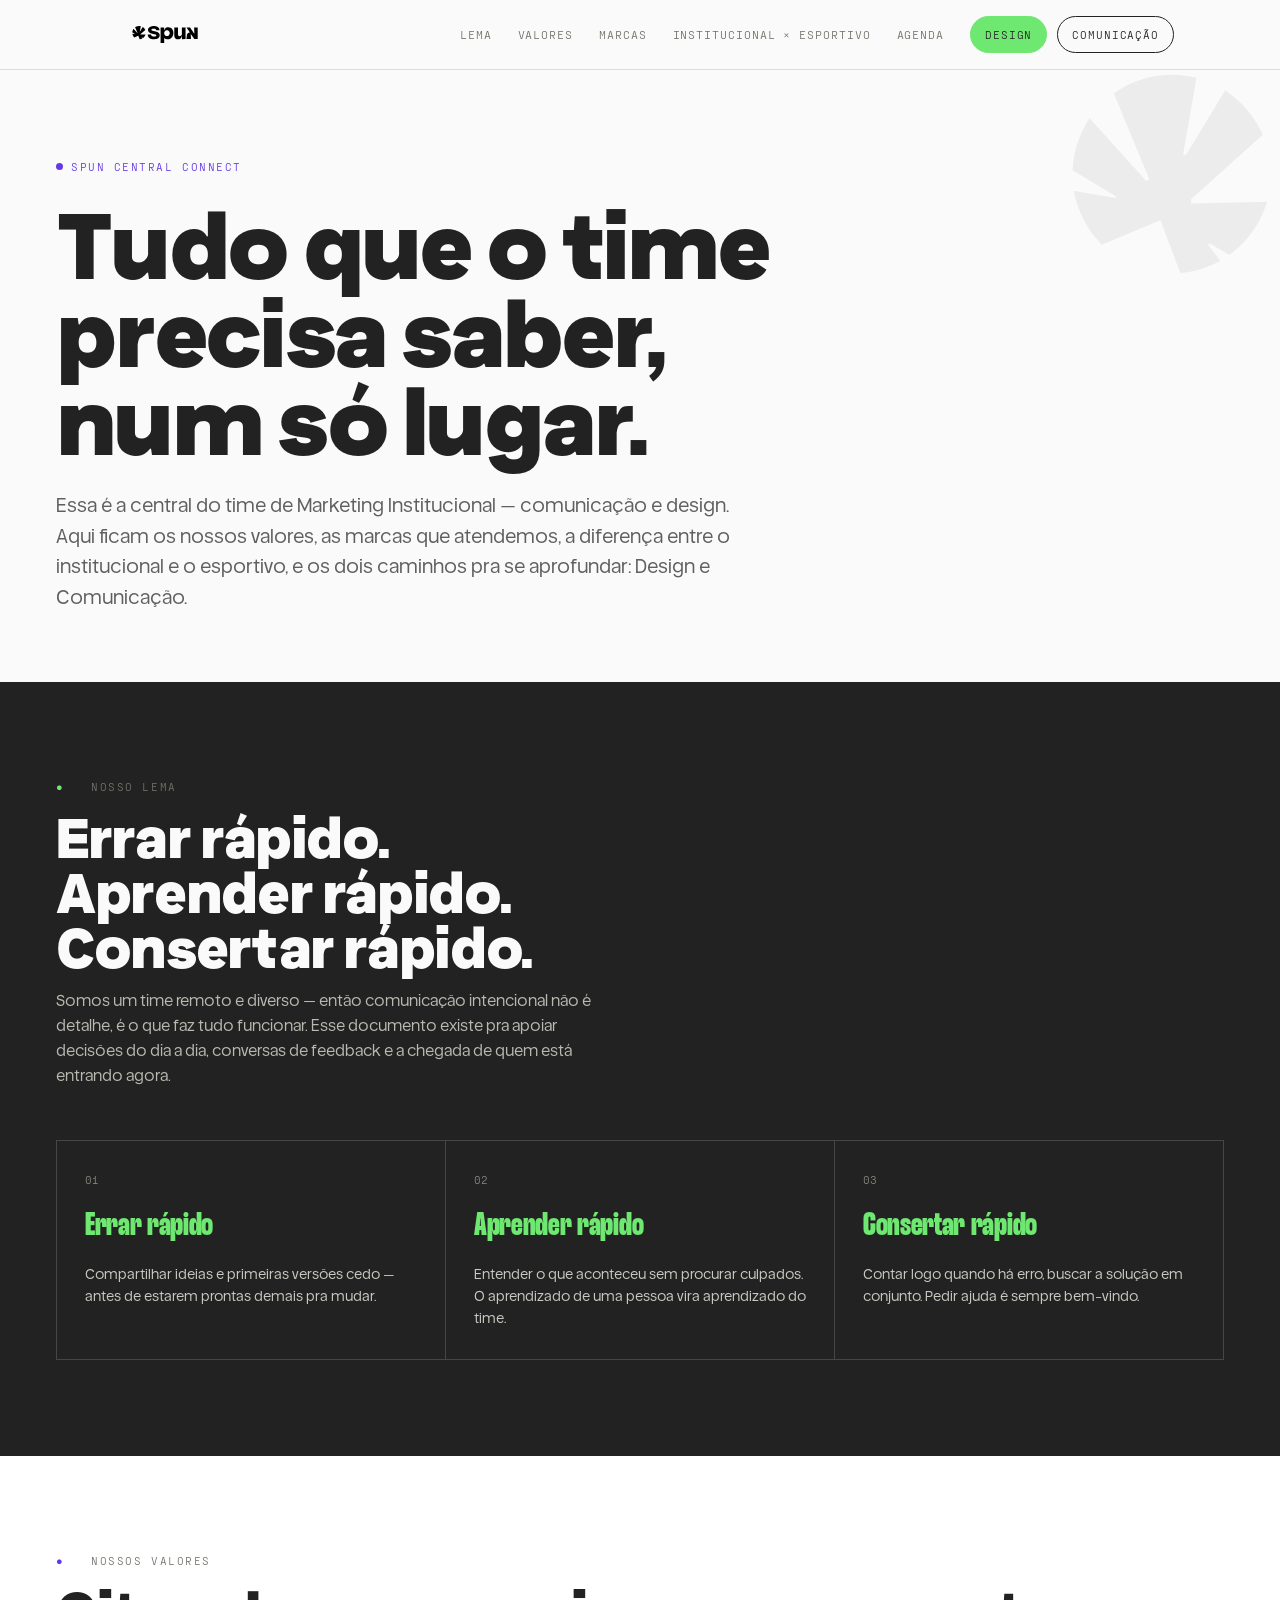
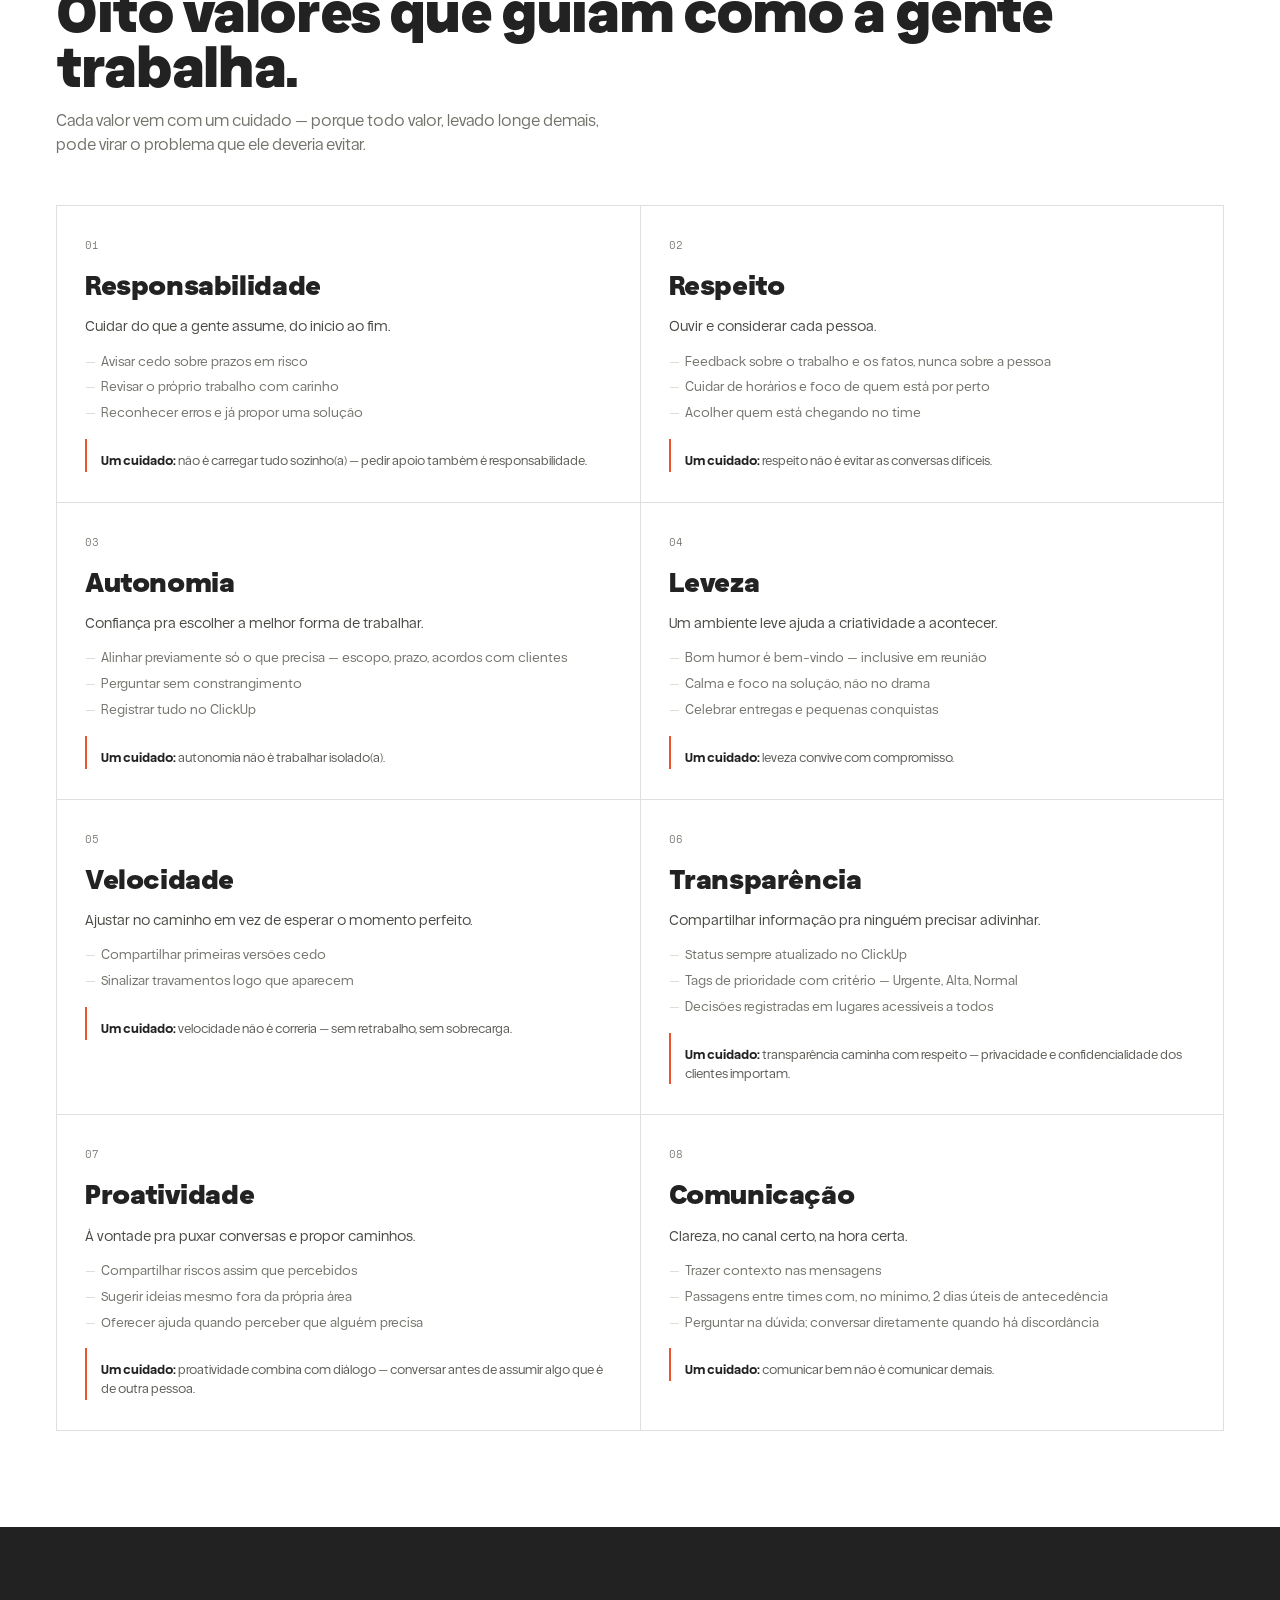
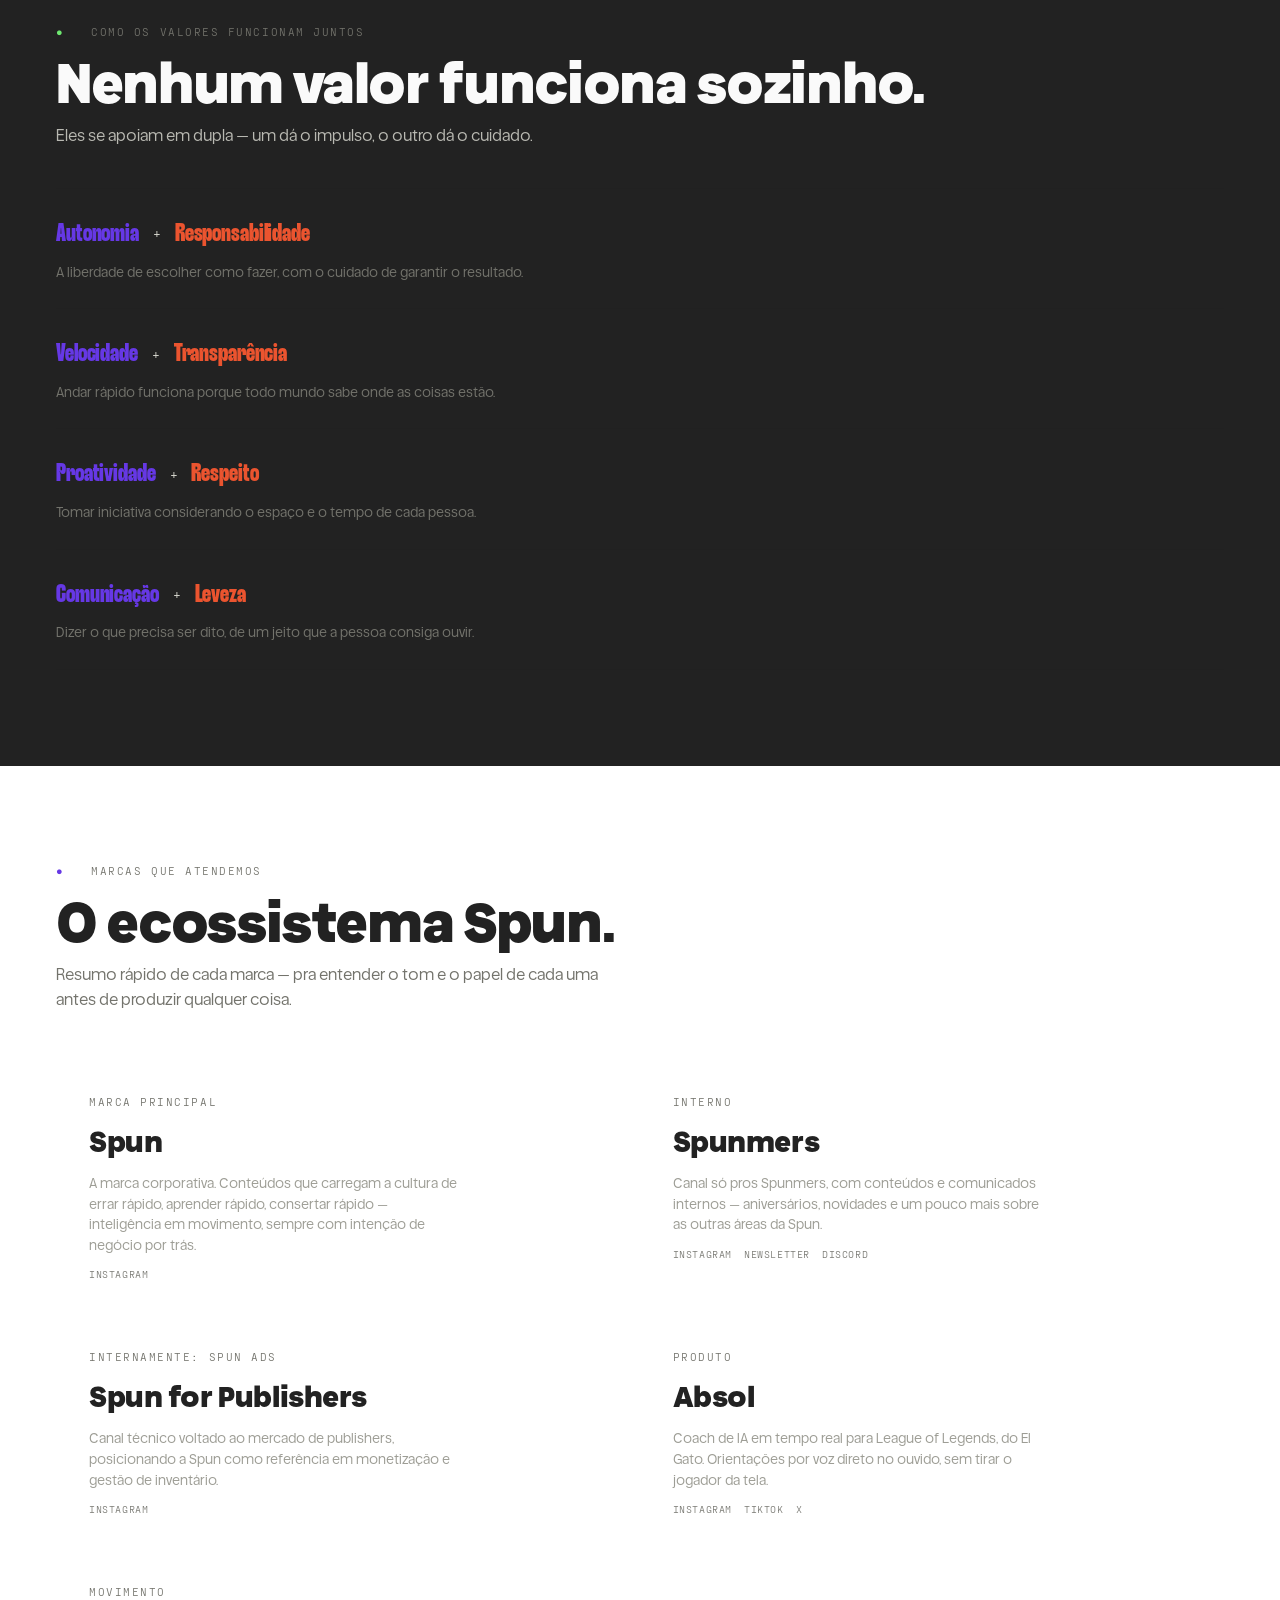
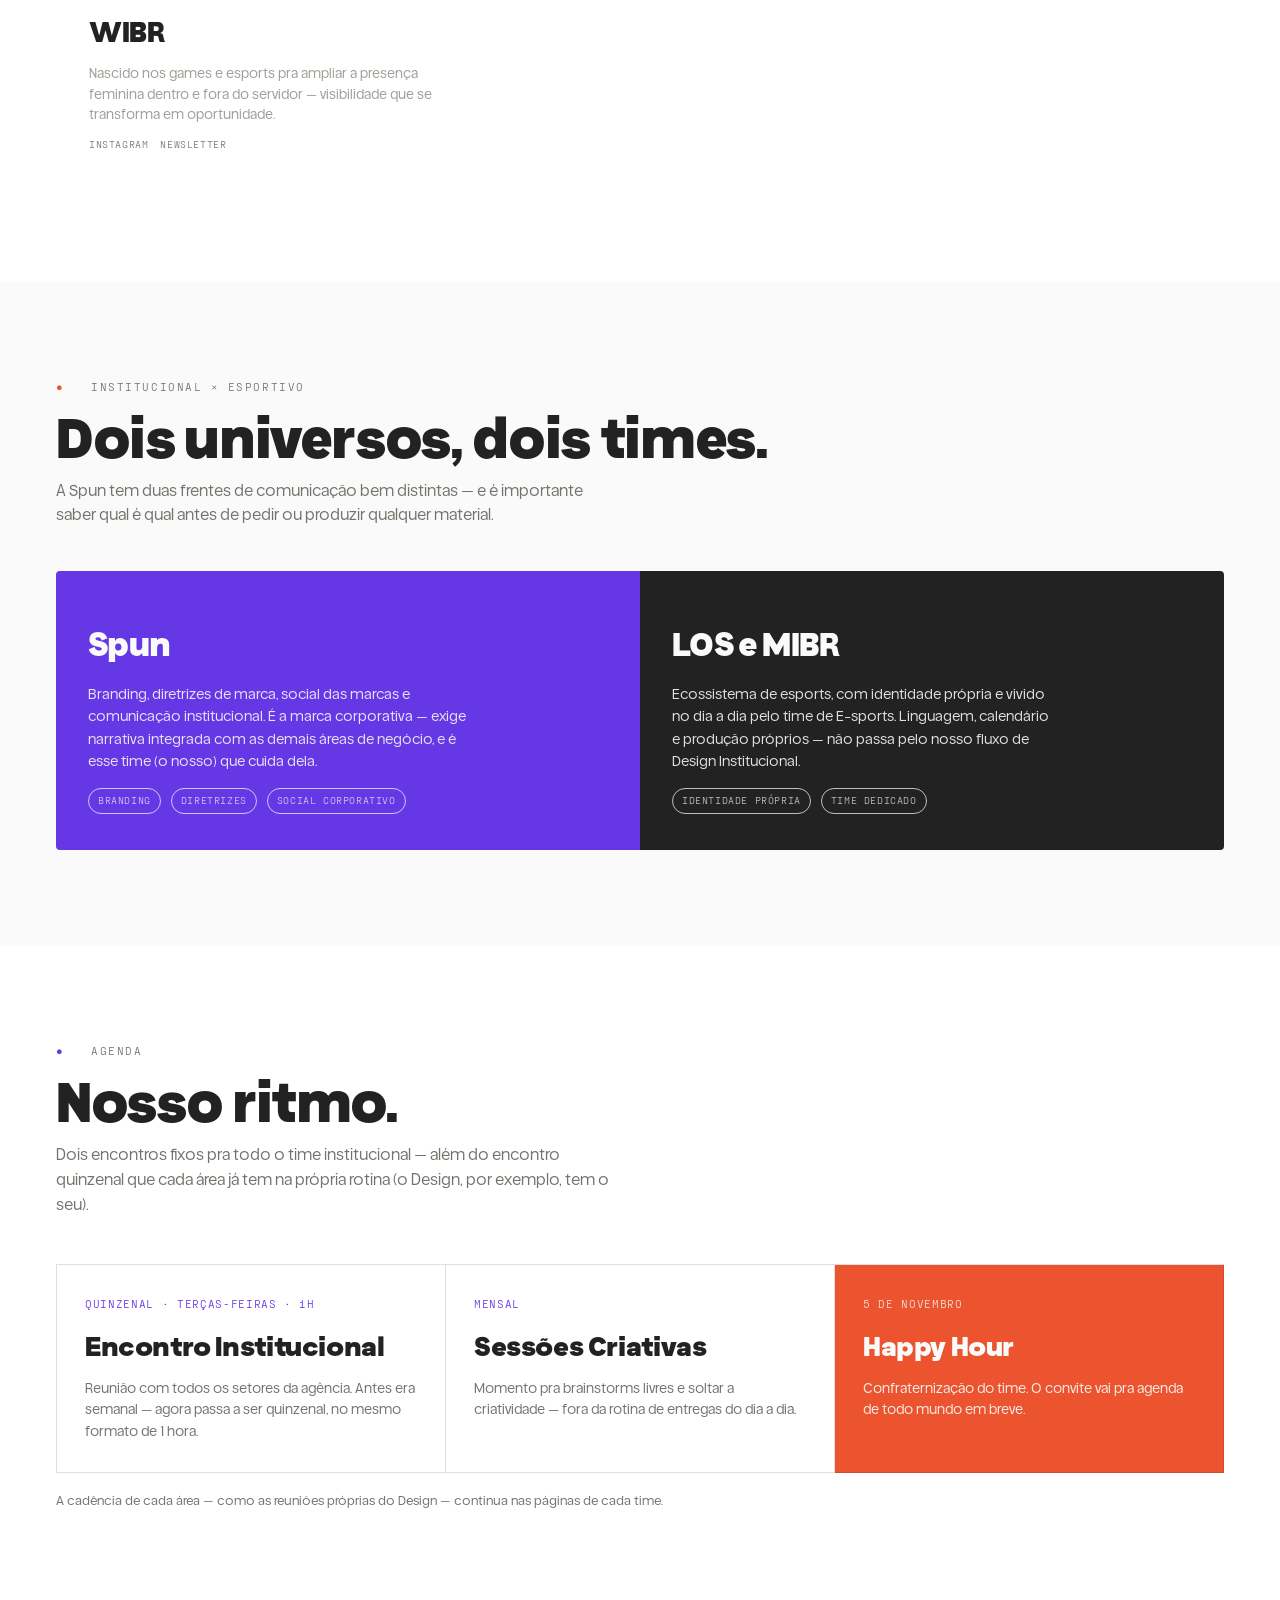
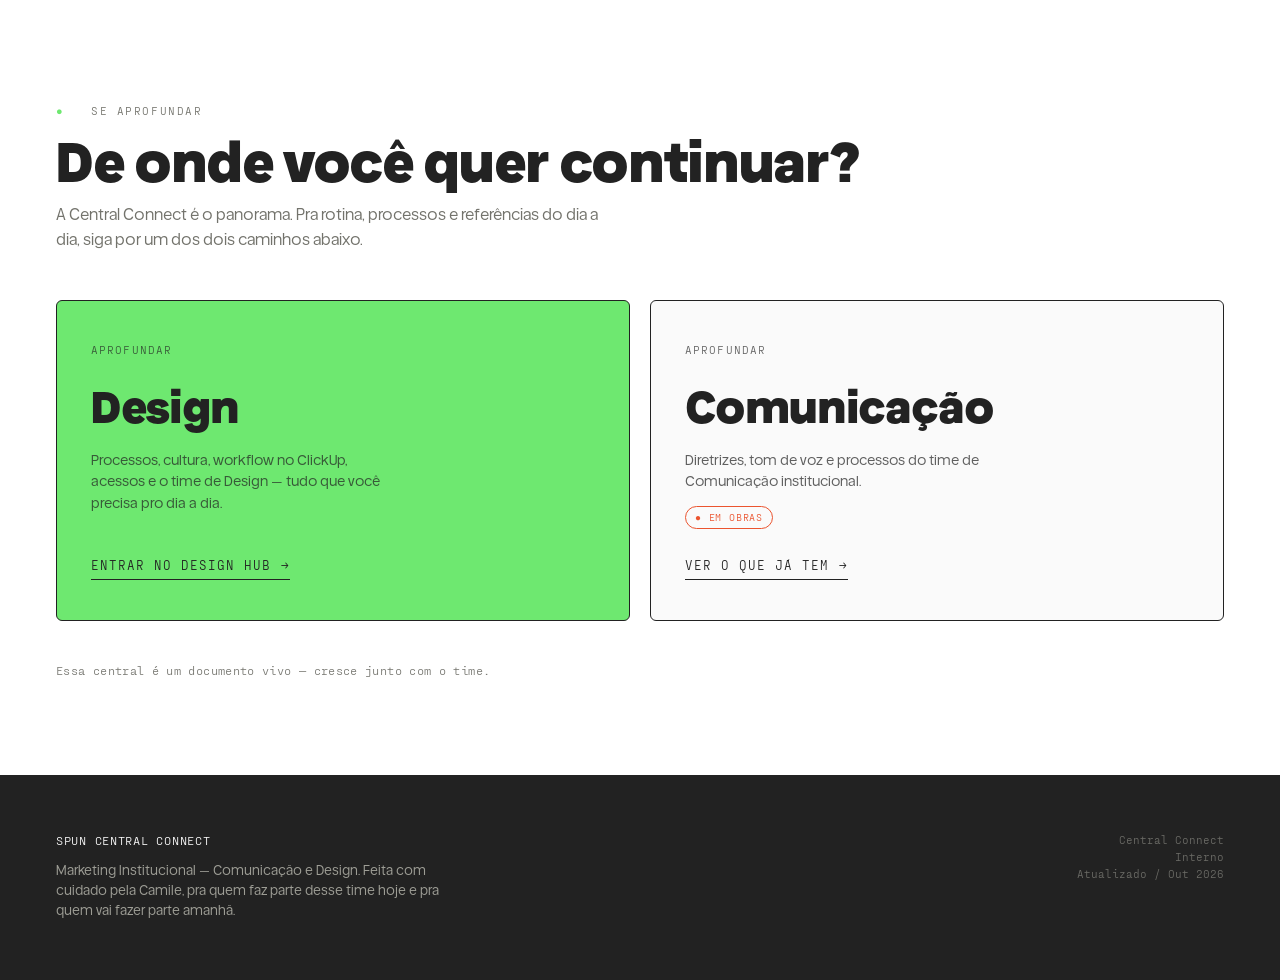
==== commit 1dd2a82c: "Add files via upload" ====
--- a/index.html
+++ b/index.html
@@ -9,7 +9,7 @@
 
   /* ---------- hero ---------- */
   .hero{padding:88px 56px 70px;}
-  .hero-inner{max-width:900px;}
+  .hero-inner{max-width:var(--maxw);margin:0 auto;position:relative;z-index:2;}
   .hero .kicker{font-family:var(--f-mono);font-size:11px;letter-spacing:0.14em;text-transform:uppercase;color:var(--purple);display:flex;align-items:center;gap:8px;margin-bottom:26px;}
   .hero .kicker .dot{width:7px;height:7px;border-radius:50%;background:var(--purple);}
   .h-hero{font-weight:900;font-size:clamp(42px,7vw,96px);line-height:0.98;letter-spacing:-0.03em;}
--- a/assets/css/brand.css
+++ b/assets/css/brand.css
@@ -0,0 +1,120 @@
+/* ============================================================
+   Spun — Design Tokens & Brand Primitives
+   Central Connect / Design Hub
+   ============================================================ */
+
+@font-face{font-family:'Helvena';src:url('../fonts/Helvena-Regular.woff2') format('woff2');font-weight:400;font-style:normal;font-display:swap;}
+@font-face{font-family:'Helvena';src:url('../fonts/Helvena-Semibold.woff2') format('woff2');font-weight:600;font-style:normal;font-display:swap;}
+@font-face{font-family:'Helvena';src:url('../fonts/Helvena-Bold.woff2') format('woff2');font-weight:700;font-style:normal;font-display:swap;}
+@font-face{font-family:'Helvena';src:url('../fonts/Helvena-Black.woff2') format('woff2');font-weight:900;font-style:normal;font-display:swap;}
+@font-face{font-family:'Monigue';src:url('../fonts/Monigue.woff2') format('woff2');font-weight:400;font-style:normal;font-display:swap;}
+@font-face{font-family:'PPFraktionMono';src:url('../fonts/PPFraktionMono-Regular.woff2') format('woff2');font-weight:400;font-style:normal;font-display:swap;}
+@font-face{font-family:'PPFraktionMono';src:url('../fonts/PPFraktionMono-Bold.woff2') format('woff2');font-weight:700;font-style:normal;font-display:swap;}
+
+:root{
+  /* core palette — Spun brand kit */
+  --bg:#FAFAFA;
+  --ink:#222222;
+  --white:#FFFFFF;
+  --green:#6EE870;
+  --orange:#EB542F;
+  --purple:#6638E5;
+
+  --gray:#73736C;
+  --light-gray:#D9D9D1;
+  --line:rgba(34,34,34,0.14);
+  --line-on-dark:rgba(250,250,250,0.16);
+  --ink-soft:rgba(34,34,34,0.72);
+
+  --f-display:'Helvena',Arial,'Helvetica Neue',sans-serif;
+  --f-accent:'Monigue','Helvena',Arial,sans-serif;
+  --f-mono:'PPFraktionMono','IBM Plex Mono',monospace;
+  --f-body:'Helvena',Arial,sans-serif;
+
+  --maxw:1180px;
+}
+
+*{box-sizing:border-box;}
+html{scroll-behavior:smooth;}
+body{
+  margin:0;background:var(--bg);color:var(--ink);
+  font-family:var(--f-body);font-weight:400;font-size:16px;line-height:1.55;
+  -webkit-font-smoothing:antialiased;
+}
+h1,h2,h3,h4{font-family:var(--f-display);margin:0;color:inherit;}
+a{color:inherit;text-decoration:none;}
+p{margin:0;}
+ul,ol{margin:0;padding:0;list-style:none;}
+img,svg{max-width:100%;display:block;}
+::selection{background:var(--green);color:var(--ink);}
+
+@media (prefers-reduced-motion: reduce){
+  *{animation:none !important;transition:none !important;}
+}
+
+.mono{font-family:var(--f-mono);}
+.label{
+  font-family:var(--f-mono);font-size:11px;font-weight:500;letter-spacing:0.14em;
+  text-transform:uppercase;color:var(--gray);
+}
+.label .dot-green{color:var(--green);}
+.label .dot-orange{color:var(--orange);}
+.label .dot-purple{color:var(--purple);}
+
+.gray-txt{color:var(--gray);}
+.rule{border:none;border-top:1px solid var(--line);margin:0;}
+
+.arrow{display:inline-block;transition:transform .25s cubic-bezier(.2,.8,.2,1);}
+a:hover .arrow,.hoverlink:hover .arrow{transform:translateX(5px);}
+
+.reveal{opacity:0;transform:translateY(22px);transition:opacity .7s cubic-bezier(.2,.7,.2,1),transform .7s cubic-bezier(.2,.7,.2,1);}
+.reveal.in-view{opacity:1;transform:translateY(0);}
+
+/* ---------- pill buttons (shared CTA language) ---------- */
+.pill-btn{
+  display:inline-flex;align-items:center;gap:10px;
+  font-family:var(--f-mono);font-size:13px;letter-spacing:0.06em;text-transform:uppercase;
+  padding:14px 22px;border-radius:999px;border:1.5px solid var(--ink);
+  background:var(--ink);color:var(--bg);transition:transform .2s ease,opacity .2s ease;
+}
+.pill-btn:hover{transform:translateY(-2px);}
+.pill-btn.outline{background:transparent;color:var(--ink);}
+.pill-btn .swatch{width:8px;height:8px;border-radius:50%;flex-shrink:0;}
+
+/* ---------- site header (landing + comunicação) ---------- */
+.site-header{
+  position:sticky;top:0;z-index:100;background:rgba(250,250,250,0.92);backdrop-filter:blur(6px);
+  border-bottom:1px solid var(--line);
+}
+.site-header .shd-inner{
+  max-width:var(--maxw);margin:0 auto;padding:16px 56px;display:flex;align-items:center;justify-content:space-between;gap:20px;
+}
+.site-logo{width:118px;flex-shrink:0;}
+.site-logo img{width:100%;height:auto;display:block;}
+.site-nav{display:flex;gap:26px;align-items:center;flex-wrap:wrap;}
+.site-nav a{
+  font-family:var(--f-mono);font-size:11.5px;letter-spacing:0.08em;text-transform:uppercase;color:var(--gray);
+  transition:color .18s ease;
+}
+.site-nav a:hover{color:var(--ink);}
+.site-nav .nav-cta{display:flex;gap:10px;}
+.site-nav .nav-cta a{
+  font-size:11px;padding:9px 14px;border-radius:999px;border:1.5px solid var(--ink);color:var(--ink);
+}
+.site-nav .nav-cta a.go-design{background:var(--green);border-color:var(--green);color:var(--ink);}
+.site-nav .nav-cta a.go-comms{background:transparent;}
+@media(max-width:860px){
+  .site-header .shd-inner{padding:14px 20px;flex-wrap:wrap;}
+  .site-nav{gap:14px;width:100%;justify-content:flex-start;}
+}
+
+footer.site-footer{background:var(--ink);color:#9d9d95;padding:56px 56px 60px;}
+footer.site-footer .finner{max-width:var(--maxw);margin:0 auto;display:flex;justify-content:space-between;flex-wrap:wrap;gap:20px;}
+footer.site-footer .ftitle{font-family:var(--f-mono);font-size:12px;letter-spacing:0.06em;text-transform:uppercase;color:var(--bg);}
+footer.site-footer .fnote{font-size:13px;color:#9d9d95;max-width:50ch;margin-top:10px;}
+footer.site-footer .fmeta{font-family:var(--f-mono);font-size:11px;color:#6b6b66;text-align:right;}
+@media(max-width:760px){
+  footer.site-footer{padding:44px 24px 48px;}
+  footer.site-footer .finner{flex-direction:column;}
+  footer.site-footer .fmeta{text-align:left;}
+}
